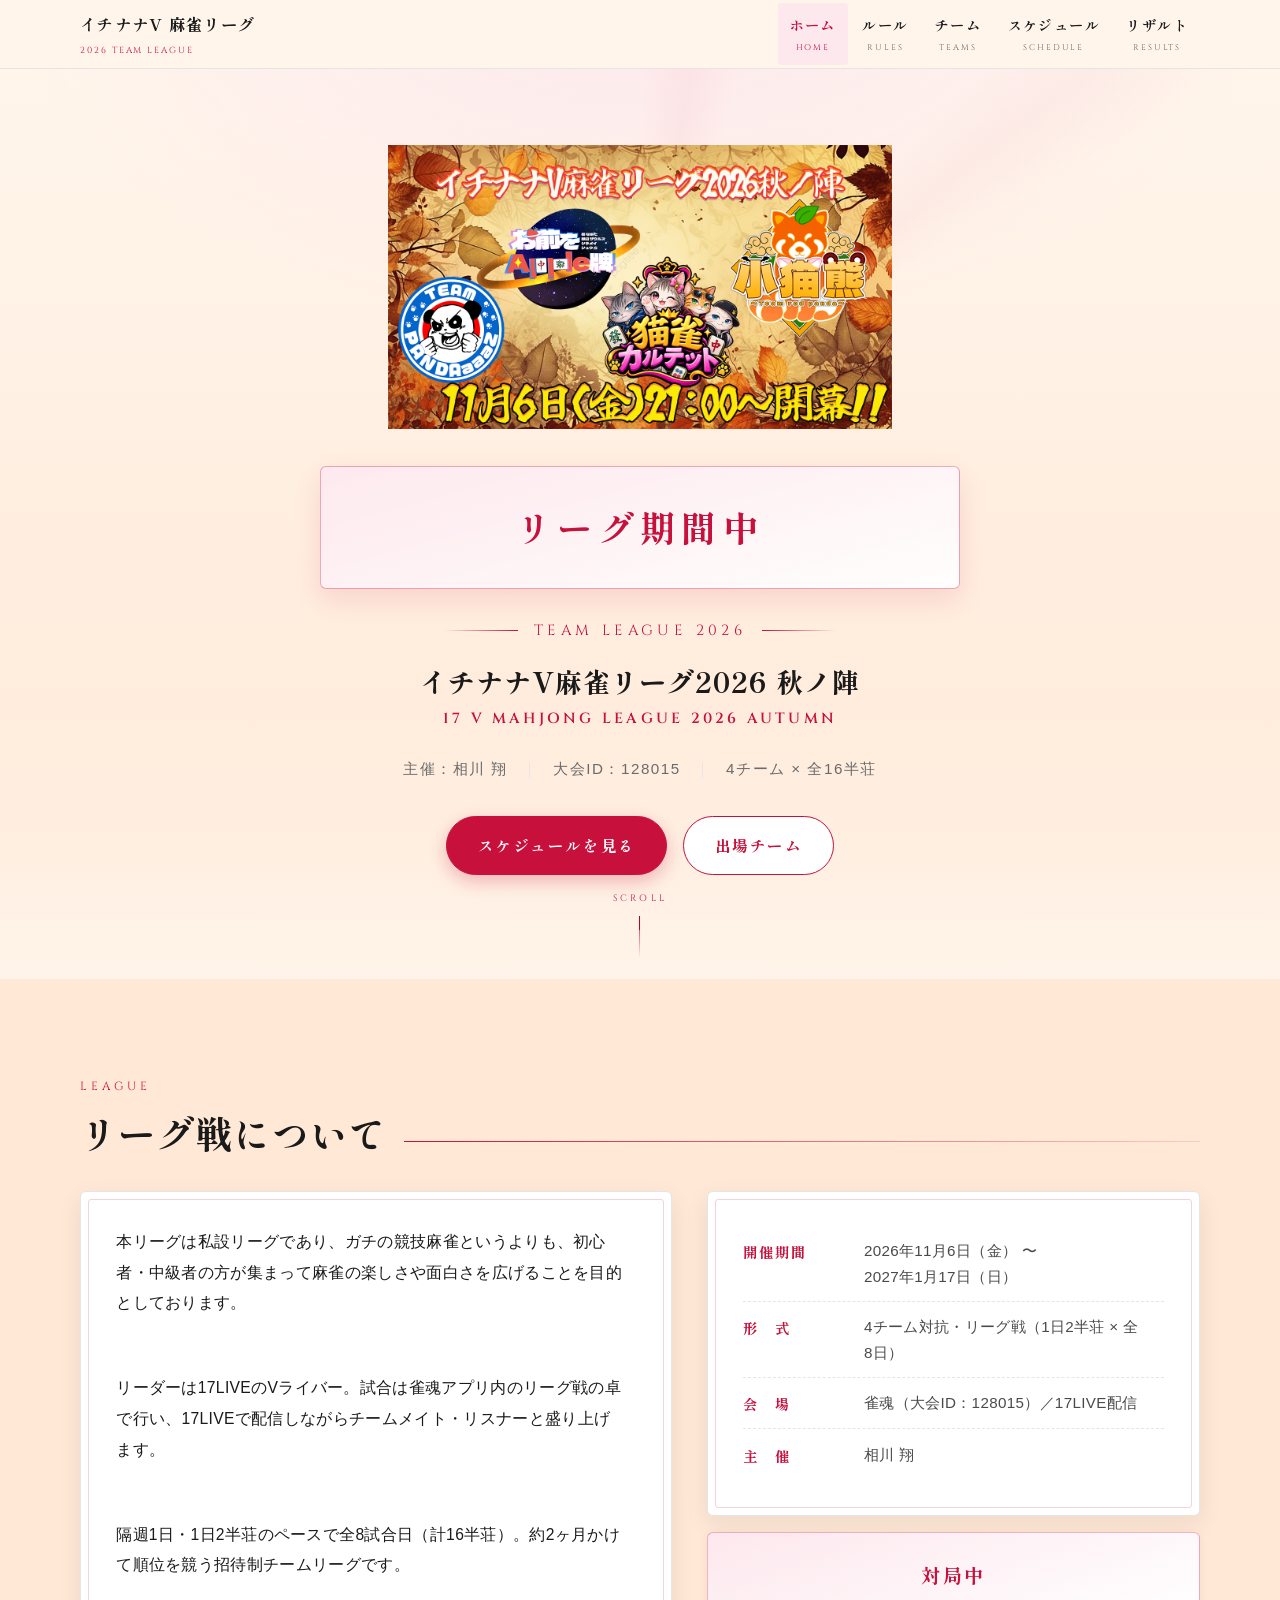
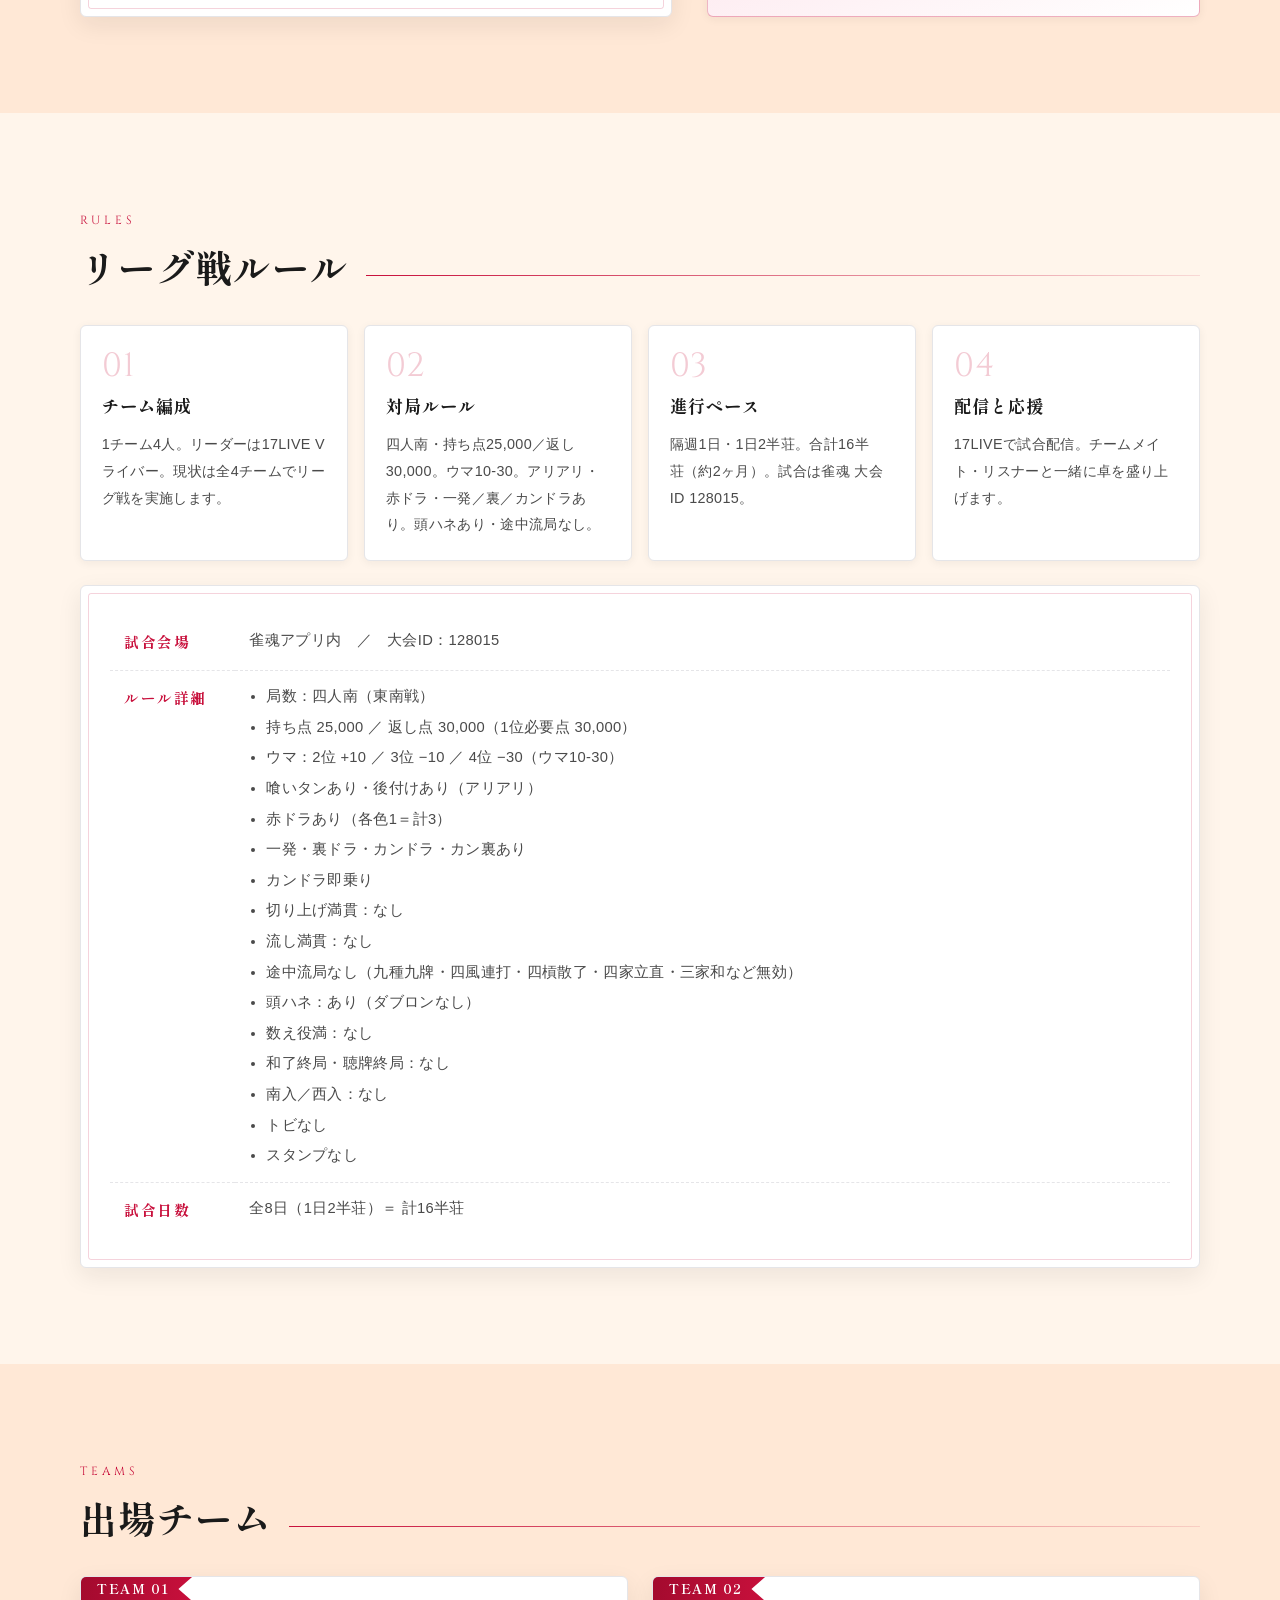
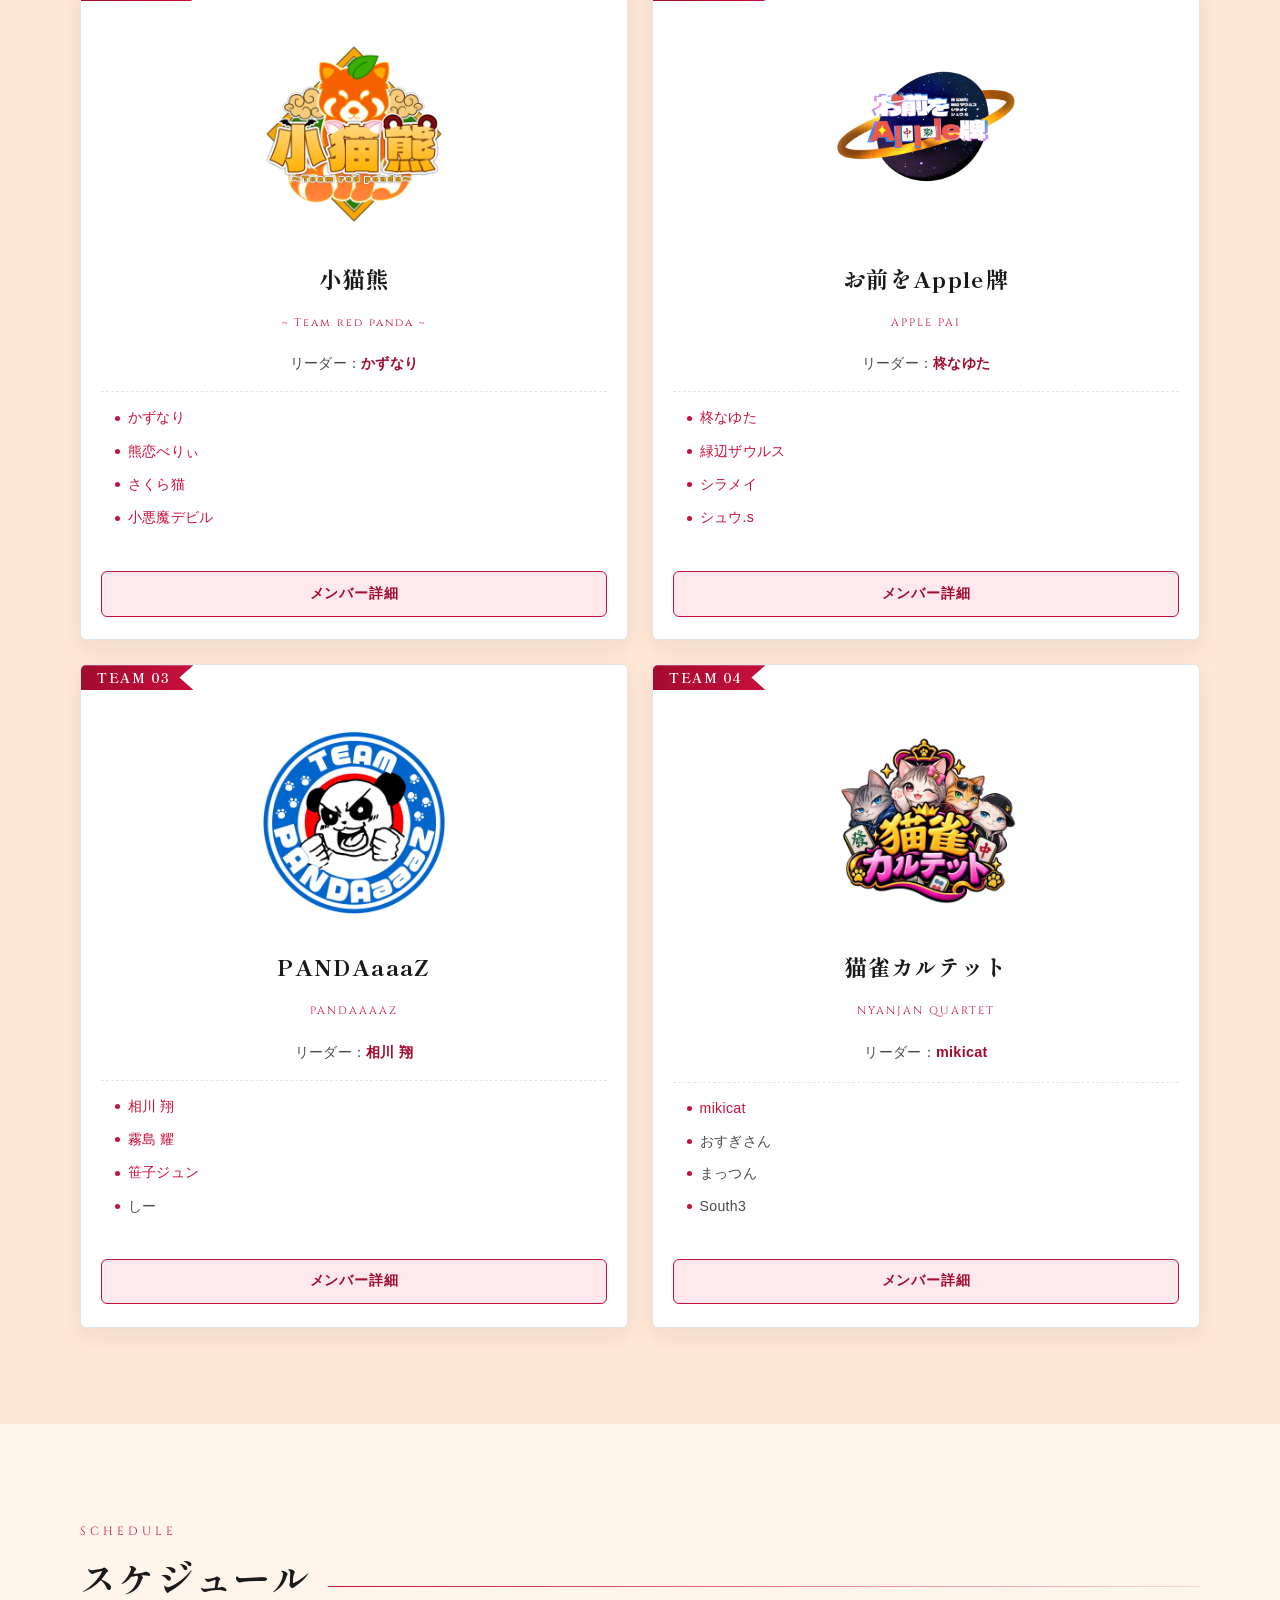
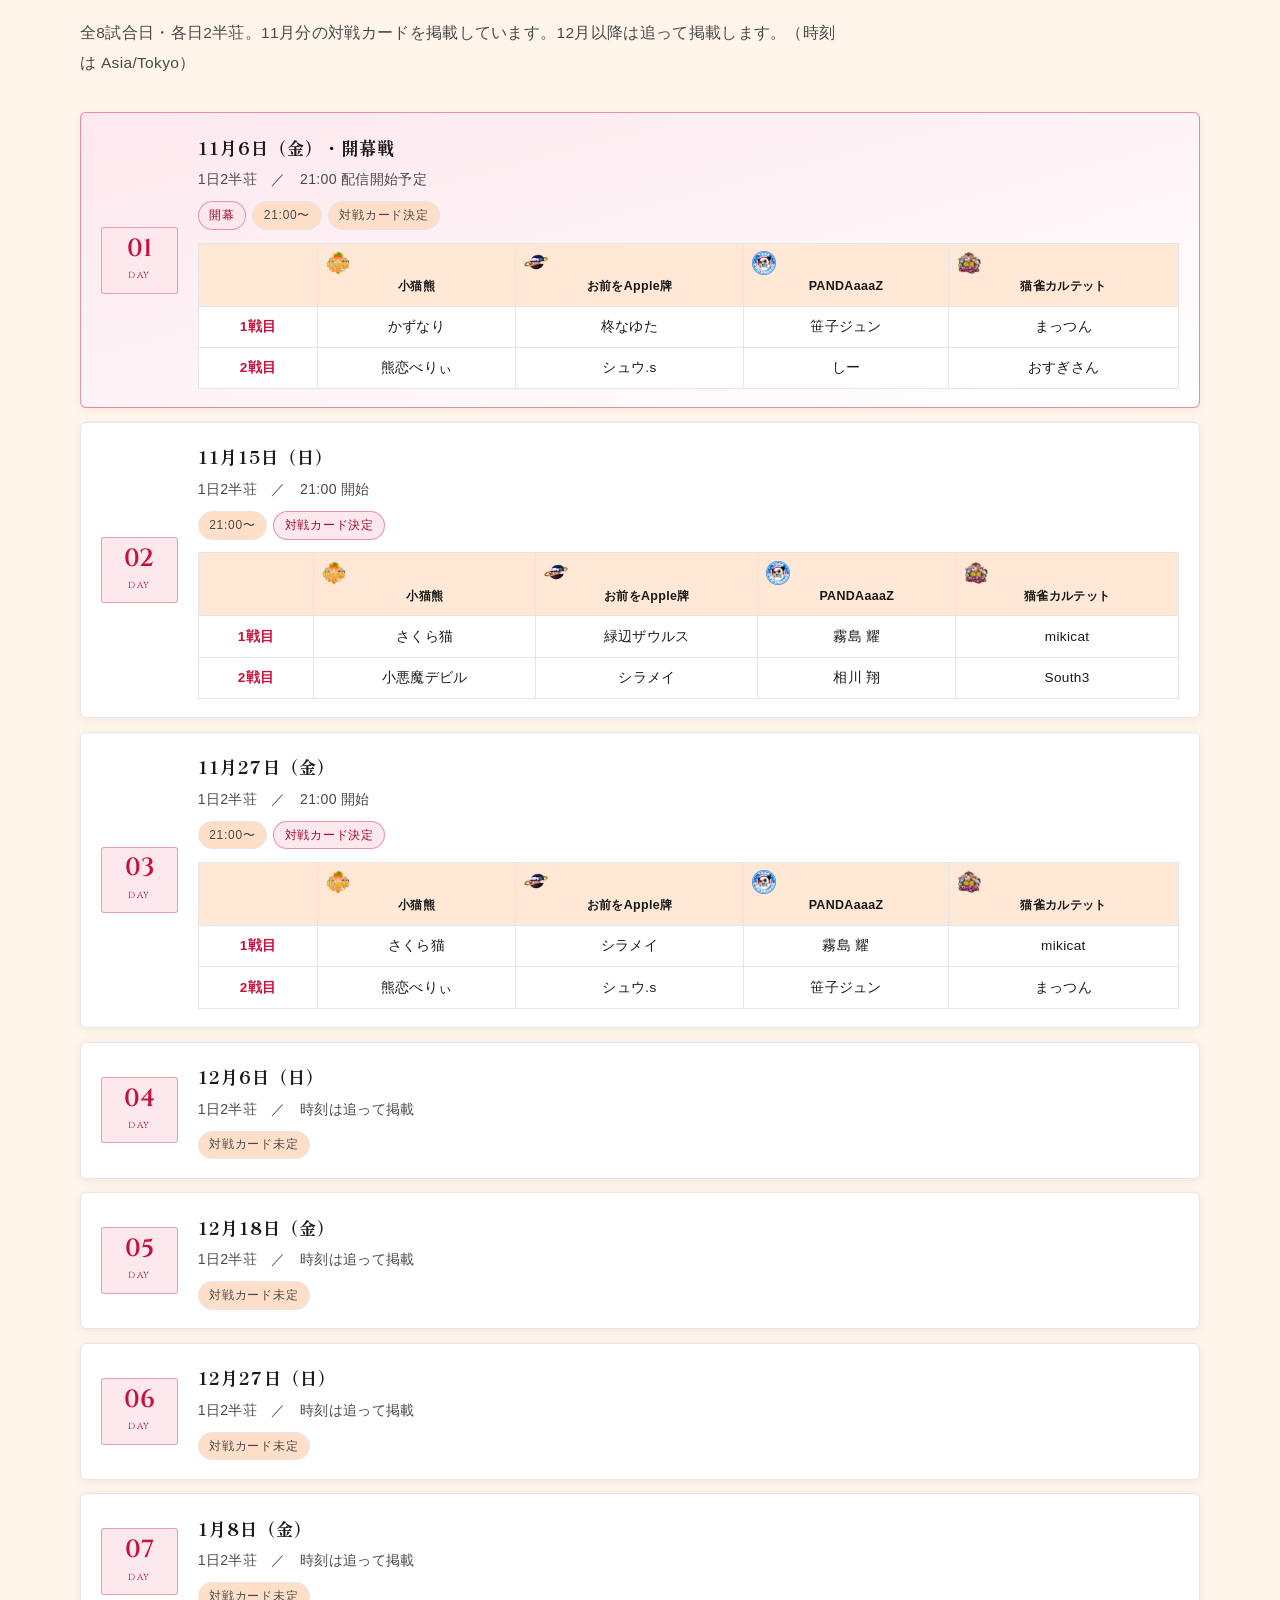
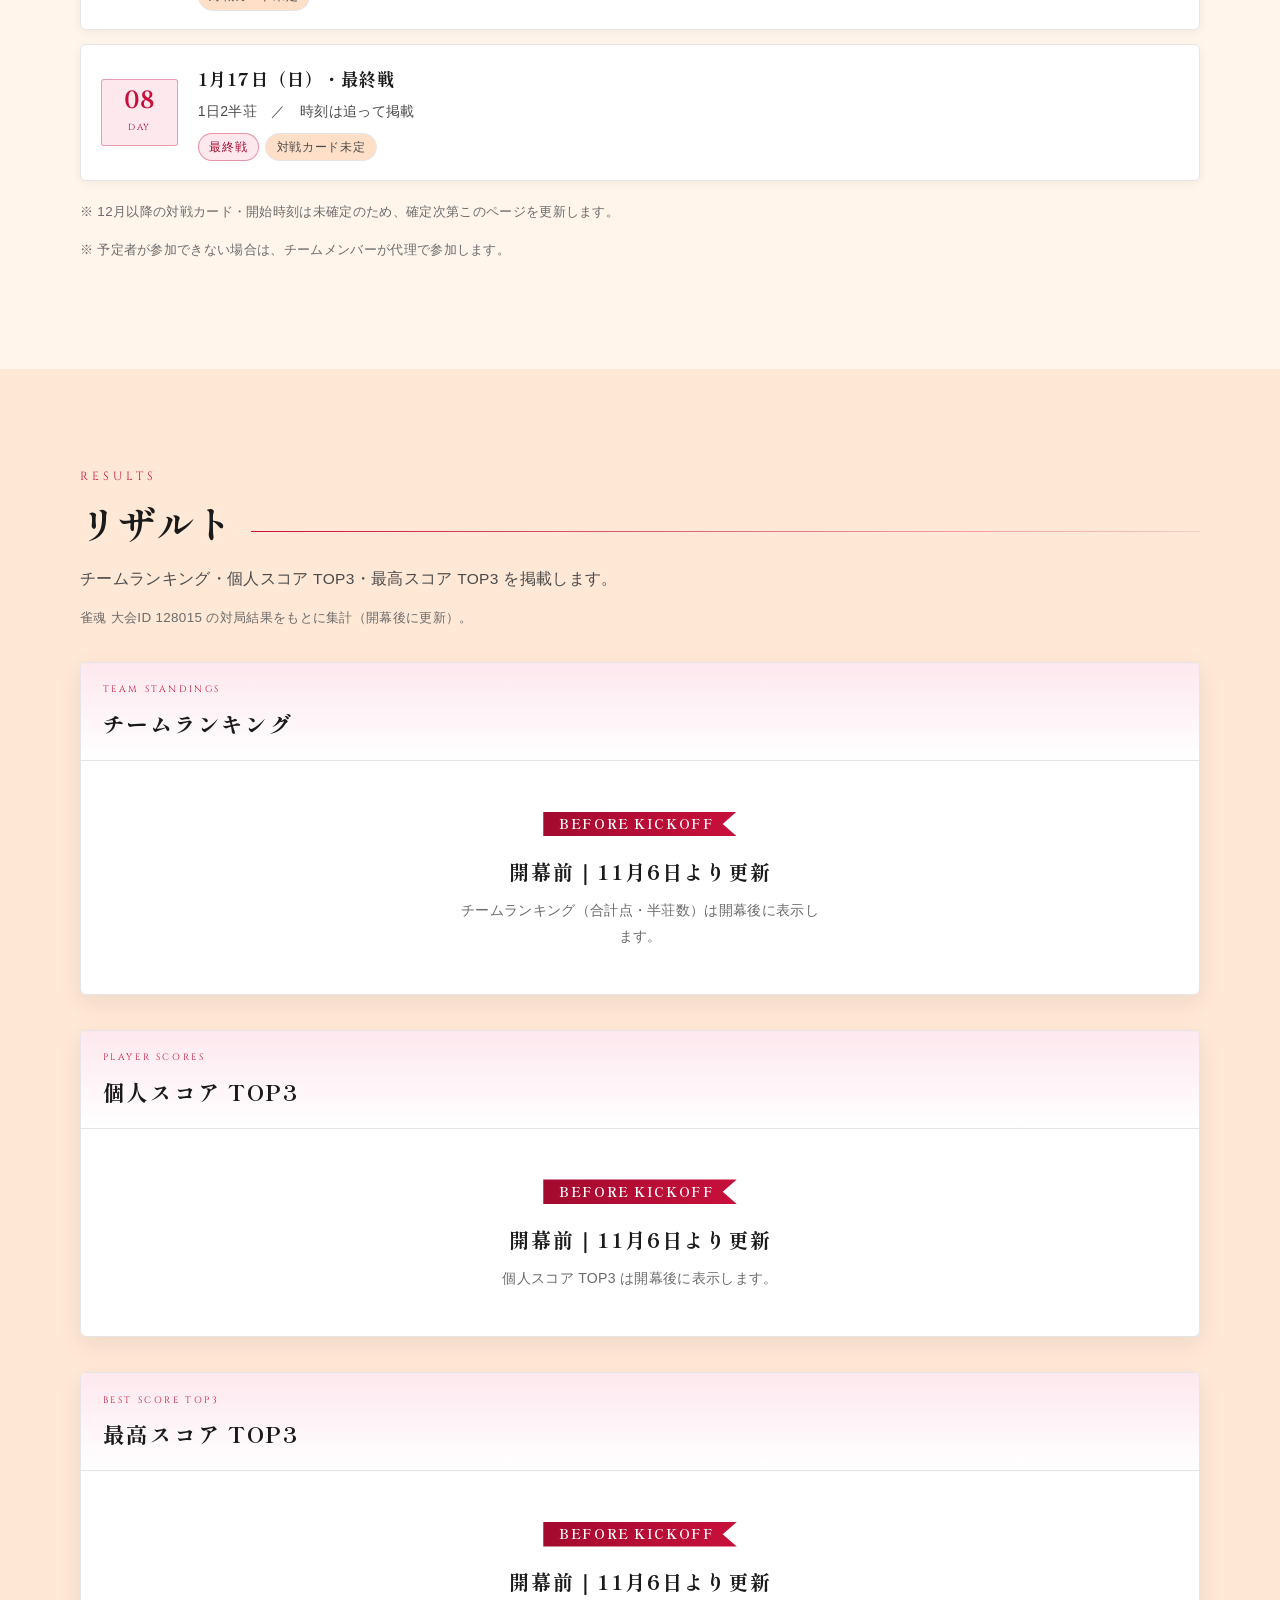
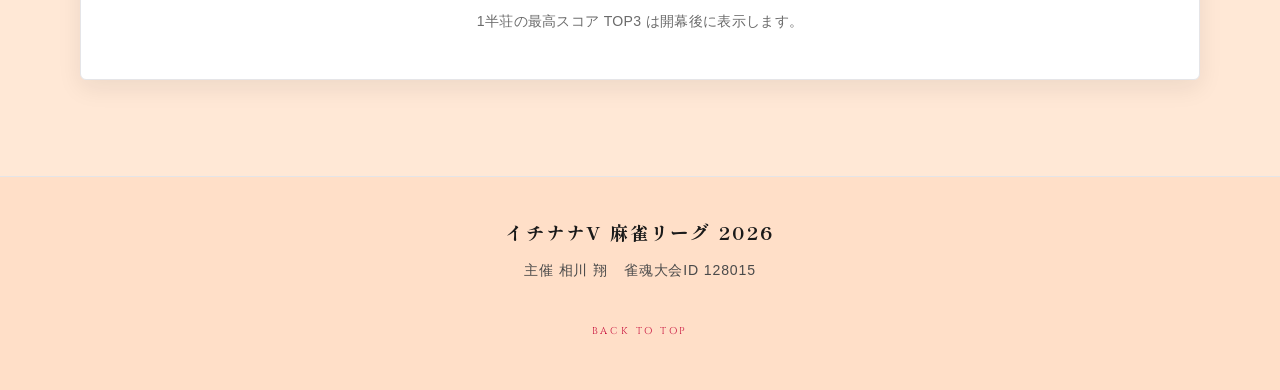
==== index.html @ 023a48e0 "出場チーム: 説明文削除" ====
<!DOCTYPE html>
<html lang="ja">
<head>
  <meta charset="utf-8">
  <meta name="viewport" content="width=device-width, initial-scale=1">
  <title>イチナナV 麻雀リーグ 2026</title>
  <meta name="description" content="イチナナV 麻雀リーグ 2026。17LIVE Vライバー × 雀魂の招待制チームリーグ。4チーム対抗・全16半荘。運営 相川 翔。大会ID 128015。">
  <meta name="theme-color" content="#c8103c">
  <link rel="preconnect" href="https://fonts.googleapis.com">
  <link rel="preconnect" href="https://fonts.gstatic.com" crossorigin>
  <link href="https://fonts.googleapis.com/css2?family=Shippori+Mincho+B1:wght@500;700;800&family=Zen+Kaku+Gothic+New:wght@400;500;700;900&family=Cinzel:wght@500;600&display=swap" rel="stylesheet">
  <link rel="stylesheet" href="css/styles.css">
</head>
<body>
  <a href="#main" class="sr-only">本文へスキップ</a>

  <header class="hdr" id="site-header">
    <div class="hdr__inner">
      <a class="hdr__brand" href="#top" aria-label="イチナナV 麻雀リーグ 2026 ホーム">
        <span class="hdr__brand-ja">イチナナV 麻雀リーグ</span>
        <span class="hdr__brand-en">2026 TEAM LEAGUE</span>
      </a>
      <nav class="hdr__nav" aria-label="メインナビゲーション">
        <ul>
          <li><a href="#top"><span class="ja">ホーム</span><span class="en">HOME</span></a></li>
          <li><a href="#rules"><span class="ja">ルール</span><span class="en">RULES</span></a></li>
          <li><a href="#teams"><span class="ja">チーム</span><span class="en">TEAMS</span></a></li>
          <li><a href="#schedule"><span class="ja">スケジュール</span><span class="en">SCHEDULE</span></a></li>
          <li><a href="#results"><span class="ja">リザルト</span><span class="en">RESULTS</span></a></li>
        </ul>
      </nav>
      <button class="hdr__burger" type="button" aria-expanded="false" aria-controls="drawer" aria-label="メニューを開く">
        <span></span><span></span><span></span>
      </button>
    </div>
  </header>

  <div class="drawer" id="drawer" hidden>
    <nav aria-label="モバイルナビゲーション">
      <ul>
        <li><a href="#top"><span class="en">HOME</span><span class="ja">ホーム</span></a></li>
        <li><a href="#rules"><span class="en">RULES</span><span class="ja">ルール</span></a></li>
        <li><a href="#teams"><span class="en">TEAMS</span><span class="ja">チーム</span></a></li>
        <li><a href="#schedule"><span class="en">SCHEDULE</span><span class="ja">スケジュール</span></a></li>
        <li><a href="#results"><span class="en">RESULTS</span><span class="ja">リザルト</span></a></li>
      </ul>
    </nav>
  </div>

  <main id="main">
    <!-- HERO -->
    <section class="hero" id="top" aria-labelledby="hero-title">
      <div class="hero__veil" aria-hidden="true"></div>
      <div class="hero__rays" aria-hidden="true"></div>
      <div class="hero__content">
        <div class="hero__logo-plate">
          <img
            class="hero__logo"
            src="assets/logos/league-logo-temp.png"
            alt="イチナナV 麻雀リーグ 2026 ロゴ"
            width="520"
            height="292"
          >
        </div>
        <div class="cd cd--hero" data-countdown="kickoff" data-target="2026-11-06T21:00:00+09:00" aria-live="polite">
          <p class="cd__label">開幕まで</p>
          <p class="cd__sub">2026年11月6日（金）21:00 配信開始予定（Asia/Tokyo）</p>
          <div class="cd__grid" data-cd-grid>
            <div class="cd__unit"><span class="cd__num" data-cd="days">--</span><span class="cd__cap">DAYS</span></div>
            <span class="cd__sep" aria-hidden="true">:</span>
            <div class="cd__unit"><span class="cd__num" data-cd="hours">--</span><span class="cd__cap">HOURS</span></div>
            <span class="cd__sep" aria-hidden="true">:</span>
            <div class="cd__unit"><span class="cd__num" data-cd="mins">--</span><span class="cd__cap">MIN</span></div>
            <span class="cd__sep" aria-hidden="true">:</span>
            <div class="cd__unit"><span class="cd__num" data-cd="secs">--</span><span class="cd__cap">SEC</span></div>
          </div>
          <p class="cd__done" data-cd-done hidden>リーグ期間中</p>
        </div>
        <p class="hero__eyebrow">
          <span class="hero__eyebrow-line" aria-hidden="true"></span>
          TEAM LEAGUE 2026
          <span class="hero__eyebrow-line" aria-hidden="true"></span>
        </p>
        <h1 class="hero__title" id="hero-title">
          <span class="hero__title-ja">イチナナV麻雀リーグ2026 秋ノ陣</span>
          <span class="hero__title-en">17 V MAHJONG LEAGUE 2026 AUTUMN</span>
        </h1>
        <p class="hero__meta">
          <span class="hero__meta-item">主催：相川 翔</span>
          <span class="hero__meta-sep" aria-hidden="true">｜</span>
          <span class="hero__meta-item">大会ID：128015</span>
          <span class="hero__meta-sep" aria-hidden="true">｜</span>
          <span class="hero__meta-item">4チーム × 全16半荘</span>
        </p>
        <div class="hero__cta">
          <a class="btn" href="#schedule">スケジュールを見る</a>
          <a class="btn btn-ghost" href="#teams">出場チーム</a>
        </div>
      </div>
      <div class="hero__scroll" aria-hidden="true">
        <span class="hero__scroll-txt">SCROLL</span>
        <span class="hero__scroll-line"></span>
      </div>
    </section>

    <!-- ABOUT -->
    <section class="section" id="about" aria-labelledby="about-heading">
      <div class="shell">
        <div class="sect-head">
          <div>
            <div class="en">LEAGUE</div>
            <h2 id="about-heading">リーグ戦について</h2>
          </div>
        </div>

        <div class="about">
          <div class="washi about__text">
            <p>本リーグは私設リーグであり、ガチの競技麻雀というよりも、初心者・中級者の方が集まって麻雀の楽しさや面白さを広げることを目的としております。</p>
            <p>リーダーは17LIVEのVライバー。試合は雀魂アプリ内のリーグ戦の卓で行い、17LIVEで配信しながらチームメイト・リスナーと盛り上げます。</p>
            <p>隔週1日・1日2半荘のペースで全8試合日（計16半荘）。約2ヶ月かけて順位を競う招待制チームリーグです。</p>
          </div>

          <div class="about-stack">
            <div class="washi about__info">
              <dl>
                <div>
                  <dt>開催期間</dt>
                  <dd><span class="nowrap">2026年11月6日（金）</span> 〜 <span class="nowrap">2027年1月17日（日）</span></dd>
                </div>
                <div>
                  <dt>形　式</dt>
                  <dd>4チーム対抗・リーグ戦（1日2半荘 × 全8日）</dd>
                </div>
                <div>
                  <dt>会　場</dt>
                  <dd>雀魂（大会ID：128015）／17LIVE配信</dd>
                </div>
                <div>
                  <dt>主　催</dt>
                  <dd>相川 翔</dd>
                </div>
              </dl>
            </div>

            <div class="cd" id="countdown" data-countdown="next-match" aria-live="polite">
              <p class="cd__label">次の対局まで</p>
              <p class="cd__sub" data-cd-sub>次の対局日を確認中…</p>
              <div class="cd__grid" data-cd-grid>
                <div class="cd__unit"><span class="cd__num" data-cd="days">--</span><span class="cd__cap">DAYS</span></div>
                <span class="cd__sep" aria-hidden="true">:</span>
                <div class="cd__unit"><span class="cd__num" data-cd="hours">--</span><span class="cd__cap">HOURS</span></div>
                <span class="cd__sep" aria-hidden="true">:</span>
                <div class="cd__unit"><span class="cd__num" data-cd="mins">--</span><span class="cd__cap">MIN</span></div>
                <span class="cd__sep" aria-hidden="true">:</span>
                <div class="cd__unit"><span class="cd__num" data-cd="secs">--</span><span class="cd__cap">SEC</span></div>
              </div>
              <p class="cd__done" data-cd-done hidden>対局中</p>
            </div>
          </div>
        </div>
      </div>
    </section>

    <!-- RULES -->
    <section class="section" id="rules" aria-labelledby="rules-heading">
      <div class="shell">
        <div class="sect-head">
          <div>
            <div class="en">RULES</div>
            <h2 id="rules-heading">リーグ戦ルール</h2>
          </div>
        </div>
        <div class="rules-grid">
          <article class="rule-card">
            <div class="rule-card__num">01</div>
            <h3>チーム編成</h3>
            <p>1チーム4人。リーダーは17LIVE Vライバー。現状は全4チームでリーグ戦を実施します。</p>
          </article>
          <article class="rule-card">
            <div class="rule-card__num">02</div>
            <h3>対局ルール</h3>
            <p>四人南・持ち点25,000／返し30,000。ウマ10-30。アリアリ・赤ドラ・一発／裏／カンドラあり。頭ハネあり・途中流局なし。</p>
          </article>
          <article class="rule-card">
            <div class="rule-card__num">03</div>
            <h3>進行ペース</h3>
            <p>隔週1日・1日2半荘。合計16半荘（約2ヶ月）。試合は雀魂 大会ID 128015。</p>
          </article>
          <article class="rule-card">
            <div class="rule-card__num">04</div>
            <h3>配信と応援</h3>
            <p>17LIVEで試合配信。チームメイト・リスナーと一緒に卓を盛り上げます。</p>
          </article>
        </div>

        <div class="washi rules-table-wrap">
          <table class="rules-table">
            <tbody>
              <tr>
                <th scope="row">試合会場</th>
                <td>雀魂アプリ内　／　大会ID：128015</td>
              </tr>
              <tr>
                <th scope="row">ルール詳細</th>
                <td>
                  <ul class="rules-detail-list">
                    <li>局数：四人南（東南戦）</li>
                    <li>持ち点 25,000 ／ 返し点 30,000（1位必要点 30,000）</li>
                    <li>ウマ：2位 +10 ／ 3位 −10 ／ 4位 −30（ウマ10-30）</li>
                    <li>喰いタンあり・後付けあり（アリアリ）</li>
                    <li>赤ドラあり（各色1＝計3）</li>
                    <li>一発・裏ドラ・カンドラ・カン裏あり</li>
                    <li>カンドラ即乗り</li>
                    <li>切り上げ満貫：なし</li>
                    <li>流し満貫：なし</li>
                    <li>途中流局なし（九種九牌・四風連打・四槓散了・四家立直・三家和など無効）</li>
                    <li>頭ハネ：あり（ダブロンなし）</li>
                    <li>数え役満：なし</li>
                    <li>和了終局・聴牌終局：なし</li>
                    <li>南入／西入：なし</li>
                    <li>トビなし</li>
                    <li>スタンプなし</li>
                  </ul>
                </td>
              </tr>
              <tr>
                <th scope="row">試合日数</th>
                <td>全8日（1日2半荘）＝ 計16半荘</td>
              </tr>
            </tbody>
          </table>
        </div>
      </div>
    </section>

    <!-- TEAMS -->
    <section class="section" id="teams" aria-labelledby="teams-heading">
      <div class="shell">
        <div class="sect-head">
          <div>
            <div class="en">TEAMS</div>
            <h2 id="teams-heading">出場チーム</h2>
          </div>
        </div>

        <div class="teams">
          <article class="team-card">
            <span class="ribbon team-card__badge">TEAM 01</span>
            <div class="team-card__logo">
              <img src="assets/logos/team-koneko.png" alt="小猫熊 チームロゴ" width="400" height="400" loading="lazy">
            </div>
            <h3 class="team-card__name"><a href="teams/koneko.html">小猫熊</a></h3>
            <p class="team-card__sub">~ Team red panda ~</p>
            <p class="team-card__leader">リーダー：<strong><a class="liver-link" href="https://17.live/ja/profile/r/2182032" target="_blank" rel="noopener noreferrer">かずなり</a></strong></p>
            <ul class="team-card__members">
              <li><a class="liver-link" href="https://17.live/ja/profile/r/2182032" target="_blank" rel="noopener noreferrer">かずなり</a></li>
              <li><a class="liver-link" href="https://17.live/ja/profile/r/28209281" target="_blank" rel="noopener noreferrer">熊恋べりぃ</a></li>
              <li><a class="liver-link" href="https://17.live/s/u/4eab151e-738d-49ee-a254-8a7f306e8e91" target="_blank" rel="noopener noreferrer">さくら猫</a></li>
              <li><a class="liver-link" href="https://17.live/s/u/9b98b8bb-13e2-44f6-89a7-a0a5ba4792db" target="_blank" rel="noopener noreferrer">小悪魔デビル</a></li>
            </ul>
            <a class="team-card__detail" href="teams/koneko.html">メンバー詳細</a>
          </article>

          <article class="team-card">
            <span class="ribbon team-card__badge">TEAM 02</span>
            <div class="team-card__logo">
              <img src="assets/logos/team-apple.png" alt="お前をApple牌 チームロゴ" width="400" height="400" loading="lazy">
            </div>
            <h3 class="team-card__name"><a href="teams/apple.html">お前をApple牌</a></h3>
            <p class="team-card__sub">APPLE PAI</p>
            <p class="team-card__leader">リーダー：<strong><a class="liver-link" href="https://17.live/ja/profile/u/6a5f332e-1e1e-4b91-96d8-3ce310a2971e" target="_blank" rel="noopener noreferrer">柊なゆた</a></strong></p>
            <ul class="team-card__members">
              <li><a class="liver-link" href="https://17.live/ja/profile/u/6a5f332e-1e1e-4b91-96d8-3ce310a2971e" target="_blank" rel="noopener noreferrer">柊なゆた</a></li>
              <li><a class="liver-link" href="https://17.live/s/u/6d0bc812-2940-460c-807a-c1621c5b6d51" target="_blank" rel="noopener noreferrer">緑辺ザウルス</a></li>
              <li><a class="liver-link" href="https://17.live/s/u/a5646616-7b65-48bc-adb3-aa39aa13aa3a" target="_blank" rel="noopener noreferrer">シラメイ</a></li>
              <li><a class="liver-link" href="https://17.live/s/u/664b216b-973f-4cbf-bc17-8c6a55386b3a" target="_blank" rel="noopener noreferrer">シュウ.s</a></li>
            </ul>
            <a class="team-card__detail" href="teams/apple.html">メンバー詳細</a>
          </article>

          <article class="team-card">
            <span class="ribbon team-card__badge">TEAM 03</span>
            <div class="team-card__logo">
              <img src="assets/logos/team-pandaz.png" alt="PANDAaaaZ チームロゴ" width="400" height="400" loading="lazy">
            </div>
            <h3 class="team-card__name"><a href="teams/pandaz.html">PANDAaaaZ</a></h3>
            <p class="team-card__sub">PANDAAAAZ</p>
            <p class="team-card__leader">リーダー：<strong><a class="liver-link" href="https://17.live/s/u/a5df19d1-3d9c-4740-a240-6d0ef8b40ad9" target="_blank" rel="noopener noreferrer">相川 翔</a></strong></p>
            <ul class="team-card__members">
              <li><a class="liver-link" href="https://17.live/s/u/a5df19d1-3d9c-4740-a240-6d0ef8b40ad9" target="_blank" rel="noopener noreferrer">相川 翔</a></li>
              <li><a class="liver-link" href="https://17.live/ja/profile/r/28644387" target="_blank" rel="noopener noreferrer">霧島 耀</a></li>
              <li><a class="liver-link" href="https://17.live/s/u/1b80a62e-98b5-4209-b0ef-2ef5e96f2938" target="_blank" rel="noopener noreferrer">笹子ジュン</a></li>
              <li>しー</li>
            </ul>
            <a class="team-card__detail" href="teams/pandaz.html">メンバー詳細</a>
          </article>

          <article class="team-card">
            <span class="ribbon team-card__badge">TEAM 04</span>
            <div class="team-card__logo">
              <img src="assets/logos/team-nekojyaku.png" alt="猫雀カルテット チームロゴ" width="400" height="400" loading="lazy">
            </div>
            <h3 class="team-card__name"><a href="teams/nekojyaku.html">猫雀カルテット</a></h3>
            <p class="team-card__sub">NYANJAN QUARTET</p>
            <p class="team-card__leader">リーダー：<strong><a class="liver-link" href="https://17.live/s/u/57e14f3f-f34f-46ee-aa72-3a38edf7c590" target="_blank" rel="noopener noreferrer">mikicat</a></strong></p>
            <ul class="team-card__members">
              <li><a class="liver-link" href="https://17.live/s/u/57e14f3f-f34f-46ee-aa72-3a38edf7c590" target="_blank" rel="noopener noreferrer">mikicat</a></li>
              <li>おすぎさん</li>
              <li>まっつん</li>
              <li>South3</li>
            </ul>
            <a class="team-card__detail" href="teams/nekojyaku.html">メンバー詳細</a>
          </article>
        </div>
      </div>
    </section>

    <!-- SCHEDULE -->
    <section class="section" id="schedule" aria-labelledby="schedule-heading">
      <div class="shell">
        <div class="sect-head">
          <div>
            <div class="en">SCHEDULE</div>
            <h2 id="schedule-heading">スケジュール</h2>
          </div>
        </div>
        <p class="sect-lead">全8試合日・各日2半荘。11月分の対戦カードを掲載しています。12月以降は追って掲載します。（時刻は Asia/Tokyo）</p>

        <ol class="schedule">
          <li class="sched-item sched-item--opener" data-day="2026-11-06">
            <div class="sched-item__day">
              <span class="num">01</span>
              <span class="unit">DAY</span>
            </div>
            <div class="sched-item__body">
              <h3>11月6日（金）・開幕戦</h3>
              <p class="sched-item__meta">1日2半荘　／　21:00 配信開始予定</p>
              <div class="sched-item__tags">
                <span class="tag tag--teal">開幕</span>
                <span class="tag">21:00〜</span>
                <span class="tag">対戦カード決定</span>
              </div>
              <div class="sched-cards"><table>
                <thead><tr><th></th><th><span class="team-label"><img class="team-logo" src="assets/logos/team-koneko.png" alt="" width="24" height="24" loading="lazy"><span>小猫熊</span></span></th><th><span class="team-label"><img class="team-logo" src="assets/logos/team-apple.png" alt="" width="24" height="24" loading="lazy"><span>お前をApple牌</span></span></th><th><span class="team-label"><img class="team-logo" src="assets/logos/team-pandaz.png" alt="" width="24" height="24" loading="lazy"><span>PANDAaaaZ</span></span></th><th><span class="team-label"><img class="team-logo" src="assets/logos/team-nekojyaku.png" alt="" width="24" height="24" loading="lazy"><span>猫雀カルテット</span></span></th></tr></thead>
                <tbody><tr><th scope="row">1戦目</th><td>かずなり</td><td>柊なゆた</td><td>笹子ジュン</td><td>まっつん</td></tr><tr><th scope="row">2戦目</th><td>熊恋べりぃ</td><td>シュウ.s</td><td>しー</td><td>おすぎさん</td></tr></tbody>
              </table></div>
            </div>
          </li>
          <li class="sched-item">
            <div class="sched-item__day"><span class="num">02</span><span class="unit">DAY</span></div>
            <div class="sched-item__body">
              <h3>11月15日（日）</h3>
              <p class="sched-item__meta">1日2半荘　／　21:00 開始</p>
              <div class="sched-item__tags"><span class="tag">21:00〜</span><span class="tag tag--teal">対戦カード決定</span></div>
              <div class="sched-cards"><table>
                <thead><tr><th></th><th><span class="team-label"><img class="team-logo" src="assets/logos/team-koneko.png" alt="" width="24" height="24" loading="lazy"><span>小猫熊</span></span></th><th><span class="team-label"><img class="team-logo" src="assets/logos/team-apple.png" alt="" width="24" height="24" loading="lazy"><span>お前をApple牌</span></span></th><th><span class="team-label"><img class="team-logo" src="assets/logos/team-pandaz.png" alt="" width="24" height="24" loading="lazy"><span>PANDAaaaZ</span></span></th><th><span class="team-label"><img class="team-logo" src="assets/logos/team-nekojyaku.png" alt="" width="24" height="24" loading="lazy"><span>猫雀カルテット</span></span></th></tr></thead>
                <tbody><tr><th scope="row">1戦目</th><td>さくら猫</td><td>緑辺ザウルス</td><td>霧島 耀</td><td>mikicat</td></tr><tr><th scope="row">2戦目</th><td>小悪魔デビル</td><td>シラメイ</td><td>相川 翔</td><td>South3</td></tr></tbody>
              </table></div>
            </div>
          </li>
          <li class="sched-item">
            <div class="sched-item__day"><span class="num">03</span><span class="unit">DAY</span></div>
            <div class="sched-item__body">
              <h3>11月27日（金）</h3>
              <p class="sched-item__meta">1日2半荘　／　21:00 開始</p>
              <div class="sched-item__tags"><span class="tag">21:00〜</span><span class="tag tag--teal">対戦カード決定</span></div>
              <div class="sched-cards"><table>
                <thead><tr><th></th><th><span class="team-label"><img class="team-logo" src="assets/logos/team-koneko.png" alt="" width="24" height="24" loading="lazy"><span>小猫熊</span></span></th><th><span class="team-label"><img class="team-logo" src="assets/logos/team-apple.png" alt="" width="24" height="24" loading="lazy"><span>お前をApple牌</span></span></th><th><span class="team-label"><img class="team-logo" src="assets/logos/team-pandaz.png" alt="" width="24" height="24" loading="lazy"><span>PANDAaaaZ</span></span></th><th><span class="team-label"><img class="team-logo" src="assets/logos/team-nekojyaku.png" alt="" width="24" height="24" loading="lazy"><span>猫雀カルテット</span></span></th></tr></thead>
                <tbody><tr><th scope="row">1戦目</th><td>さくら猫</td><td>シラメイ</td><td>霧島 耀</td><td>mikicat</td></tr><tr><th scope="row">2戦目</th><td>熊恋べりぃ</td><td>シュウ.s</td><td>笹子ジュン</td><td>まっつん</td></tr></tbody>
              </table></div>
            </div>
          </li>
          <li class="sched-item">
            <div class="sched-item__day"><span class="num">04</span><span class="unit">DAY</span></div>
            <div class="sched-item__body">
              <h3>12月6日（日）</h3>
              <p class="sched-item__meta">1日2半荘　／　時刻は追って掲載</p>
              <div class="sched-item__tags"><span class="tag">対戦カード未定</span></div>
            </div>
          </li>
          <li class="sched-item">
            <div class="sched-item__day"><span class="num">05</span><span class="unit">DAY</span></div>
            <div class="sched-item__body">
              <h3>12月18日（金）</h3>
              <p class="sched-item__meta">1日2半荘　／　時刻は追って掲載</p>
              <div class="sched-item__tags"><span class="tag">対戦カード未定</span></div>
            </div>
          </li>
          <li class="sched-item">
            <div class="sched-item__day"><span class="num">06</span><span class="unit">DAY</span></div>
            <div class="sched-item__body">
              <h3>12月27日（日）</h3>
              <p class="sched-item__meta">1日2半荘　／　時刻は追って掲載</p>
              <div class="sched-item__tags"><span class="tag">対戦カード未定</span></div>
            </div>
          </li>
          <li class="sched-item">
            <div class="sched-item__day"><span class="num">07</span><span class="unit">DAY</span></div>
            <div class="sched-item__body">
              <h3>1月8日（金）</h3>
              <p class="sched-item__meta">1日2半荘　／　時刻は追って掲載</p>
              <div class="sched-item__tags"><span class="tag">対戦カード未定</span></div>
            </div>
          </li>
          <li class="sched-item">
            <div class="sched-item__day"><span class="num">08</span><span class="unit">DAY</span></div>
            <div class="sched-item__body">
              <h3>1月17日（日）・最終戦</h3>
              <p class="sched-item__meta">1日2半荘　／　時刻は追って掲載</p>
              <div class="sched-item__tags">
                <span class="tag tag--teal">最終戦</span>
                <span class="tag">対戦カード未定</span>
              </div>
            </div>
          </li>
        </ol>
        <p class="note" style="margin-top:1.2rem;">※ 12月以降の対戦カード・開始時刻は未確定のため、確定次第このページを更新します。</p>
        <p class="note" style="margin-top:0.4rem;font-size:0.8rem;">※ 予定者が参加できない場合は、チームメンバーが代理で参加します。</p>
      </div>
    </section>

    <!-- RESULTS -->
    <section class="section" id="results" aria-labelledby="results-heading">
      <div class="shell">
        <div class="sect-head">
          <div>
            <div class="en">RESULTS</div>
            <h2 id="results-heading">リザルト</h2>
          </div>
        </div>
        <p class="sect-lead">チームランキング・個人スコア TOP3・最高スコア TOP3 を掲載します。</p>
        <p class="results-sample-banner" data-sample-banner hidden>※これはお試し表示です（サンプルデータ）</p>
        <p class="results-caption note">雀魂 大会ID 128015 の対局結果をもとに集計（開幕後に更新）。</p>

        <!-- 1. チームランキング -->
        <article class="results-block" id="results-teams" aria-labelledby="results-teams-heading">
          <header class="results-block__head">
            <p class="results-block__en">TEAM STANDINGS</p>
            <h3 id="results-teams-heading">チームランキング</h3>
          </header>
          <div class="results-block__body" data-results="teamRanking">
            <div class="results-empty-state" data-empty-state>
              <p class="results-empty-state__badge"><span class="ribbon">BEFORE KICKOFF</span></p>
              <p class="results-empty-state__title">開幕前｜11月6日より更新</p>
              <p class="results-empty-state__hint">チームランキング（合計点・半荘数）は開幕後に表示します。</p>
            </div>
            <div class="results-table-wrap" hidden data-filled-state>
              <table class="results-table" aria-label="チームランキング">
                <thead>
                  <tr>
                    <th scope="col">順位</th>
                    <th scope="col">チーム</th>
                    <th scope="col">点数</th>
                    <th scope="col">半荘数</th>
                  </tr>
                </thead>
                <tbody data-results-body="teamRanking"></tbody>
              </table>
            </div>
          </div>
        </article>

        <!-- 2. 個人スコア TOP3 -->
        <article class="results-block" id="results-players" aria-labelledby="results-players-heading">
          <header class="results-block__head">
            <p class="results-block__en">PLAYER SCORES</p>
            <h3 id="results-players-heading">個人スコア TOP3</h3>
          </header>
          <div class="results-block__body" data-results="playerScores">
            <div class="results-empty-state" data-empty-state>
              <p class="results-empty-state__badge"><span class="ribbon">BEFORE KICKOFF</span></p>
              <p class="results-empty-state__title">開幕前｜11月6日より更新</p>
              <p class="results-empty-state__hint">個人スコア TOP3 は開幕後に表示します。</p>
            </div>
            <div class="results-table-wrap" hidden data-filled-state>
              <table class="results-table" aria-label="個人スコア TOP3">
                <thead>
                  <tr>
                    <th scope="col">順位</th>
                    <th scope="col">選手名</th>
                    <th scope="col">チーム</th>
                    <th scope="col">スコア</th>
                    <th scope="col">半荘数</th>
                  </tr>
                </thead>
                <tbody data-results-body="playerScores"></tbody>
              </table>
            </div>
          </div>
        </article>

        <!-- 3. 最高スコア TOP3 -->
        <article class="results-block" id="results-top" aria-labelledby="results-top-heading">
          <header class="results-block__head">
            <p class="results-block__en">BEST SCORE TOP3</p>
            <h3 id="results-top-heading">最高スコア TOP3</h3>
          </header>
          <div class="results-block__body" data-results="topScores">
            <div class="results-empty-state" data-empty-state>
              <p class="results-empty-state__badge"><span class="ribbon">BEFORE KICKOFF</span></p>
              <p class="results-empty-state__title">開幕前｜11月6日より更新</p>
              <p class="results-empty-state__hint">1半荘の最高スコア TOP3 は開幕後に表示します。</p>
            </div>
            <ol class="top-scores" hidden data-filled-state data-results-body="topScores"></ol>
          </div>
        </article>
      </div>
    </section>
  </main>

  <footer class="ftr">
    <div class="shell">
      <p class="ftr__title">イチナナV 麻雀リーグ 2026</p>
      <p class="ftr__meta">
        <span>主催 相川 翔</span>
        <span>雀魂大会ID 128015</span>
      </p>
      <a class="ftr__top" href="#top">BACK TO TOP</a>
    </div>
  </footer>

  <script src="js/main.js" defer></script>
</body>
</html>
---- css/styles.css ----
/* イチナナV 麻雀リーグ チーム戦 — pale orange base + red accent */
:root {
  --c-bg: #FFF5EB;
  --c-bg-soft: #FFE8D6;
  --c-bg-mute: #FFDFC8;
  --c-ink: #1a1a1a;
  --c-ink-soft: #4a4a4a;
  --c-ink-mute: #6b6b6b;
  --c-accent: #c8103c;
  --c-accent-deep: #a30a2e;
  --c-accent-soft: #fde8ee;
  --c-border: #e5e5e8;
  --c-logo-plate: #0d0d0d;
  --font-mincho: "Shippori Mincho B1", "Hiragino Mincho ProN", "Yu Mincho", serif;
  --font-gothic: "Zen Kaku Gothic New", "Hiragino Sans", "Noto Sans JP", sans-serif;
  --font-en: "Cinzel", "Shippori Mincho B1", serif;
  --shell: 1120px;
  --radius: 6px;
  --shadow-card: 0 8px 24px rgba(26, 26, 26, 0.08);
  --shadow-soft: 0 2px 10px rgba(26, 26, 26, 0.06);
  --hdr-h: 68px;
  color-scheme: light;
}

*, *::before, *::after { box-sizing: border-box; }

html {
  scroll-behavior: smooth;
  -webkit-text-size-adjust: 100%;
  scroll-padding-top: calc(var(--hdr-h) + 12px);
}

@media (prefers-reduced-motion: reduce) {
  html { scroll-behavior: auto; }
  *, *::before, *::after {
    animation-duration: 0.001ms !important;
    animation-iteration-count: 1 !important;
    transition-duration: 0.001ms !important;
  }
}

body {
  margin: 0;
  font-family: var(--font-gothic);
  font-size: 16px;
  line-height: 1.9;
  color: var(--c-ink);
  background-color: var(--c-bg);
  overflow-x: hidden;
  letter-spacing: 0.02em;
  -webkit-font-smoothing: antialiased;
}

img { max-width: 100%; height: auto; display: block; }
a {
  color: var(--c-accent);
  text-decoration: none;
  transition: color 0.2s ease;
}
a:hover { color: var(--c-accent-deep); }
:focus-visible {
  outline: 2px solid var(--c-accent);
  outline-offset: 3px;
  border-radius: 2px;
}

.sr-only {
  position: absolute;
  width: 1px; height: 1px;
  padding: 0; margin: -1px;
  overflow: hidden; clip: rect(0 0 0 0);
  white-space: nowrap; border: 0;
}

.shell {
  width: min(100% - 2.5rem, var(--shell));
  margin-inline: auto;
}

/* —— Header —— */
.hdr {
  position: sticky;
  top: 0;
  z-index: 100;
  background: rgba(255, 245, 235, 0.94);
  backdrop-filter: blur(10px);
  border-bottom: 1px solid var(--c-border);
}
.hdr__inner {
  width: min(100% - 1.5rem, var(--shell));
  margin-inline: auto;
  min-height: var(--hdr-h);
  display: flex;
  align-items: center;
  justify-content: space-between;
  gap: 1rem;
}
.hdr__brand {
  display: flex;
  flex-direction: column;
  gap: 0.1rem;
  color: var(--c-ink);
  min-width: 0;
}
.hdr__brand:hover { color: var(--c-accent); }
.hdr__brand-ja {
  font-family: var(--font-mincho);
  font-weight: 700;
  font-size: clamp(0.88rem, 2.4vw, 1.02rem);
  letter-spacing: 0.08em;
  white-space: nowrap;
  overflow: hidden;
  text-overflow: ellipsis;
}
.hdr__brand-en {
  font-family: var(--font-en);
  font-size: 0.55rem;
  letter-spacing: 0.22em;
  color: var(--c-accent);
}
.hdr__nav ul {
  list-style: none;
  margin: 0;
  padding: 0;
  display: flex;
  gap: 0.15rem;
}
.hdr__nav a {
  display: grid;
  justify-items: center;
  gap: 0.1rem;
  padding: 0.55rem 0.75rem;
  color: var(--c-ink);
  border-radius: 3px;
}
.hdr__nav a:hover,
.hdr__nav a.is-active {
  color: var(--c-accent);
  background: var(--c-accent-soft);
}
.hdr__nav .ja {
  font-family: var(--font-mincho);
  font-weight: 700;
  font-size: 0.88rem;
  letter-spacing: 0.1em;
}
.hdr__nav .en {
  font-family: var(--font-en);
  font-size: 0.52rem;
  letter-spacing: 0.22em;
  color: var(--c-ink-mute);
}
.hdr__nav a:hover .en,
.hdr__nav a.is-active .en { color: var(--c-accent); }
.hdr__burger {
  display: none;
  width: 44px; height: 44px;
  border: 1px solid var(--c-border);
  border-radius: 4px;
  background: var(--c-bg);
  cursor: pointer;
  padding: 0;
  align-items: center;
  justify-content: center;
  flex-direction: column;
  gap: 5px;
}
.hdr__burger span {
  display: block;
  width: 18px; height: 2px;
  background: var(--c-ink);
  transition: transform 0.25s ease, opacity 0.2s ease;
}
.hdr__burger[aria-expanded="true"] span:nth-child(1) {
  transform: translateY(7px) rotate(45deg);
}
.hdr__burger[aria-expanded="true"] span:nth-child(2) { opacity: 0; }
.hdr__burger[aria-expanded="true"] span:nth-child(3) {
  transform: translateY(-7px) rotate(-45deg);
}

.drawer {
  display: none;
  border-bottom: 1px solid var(--c-border);
  background: var(--c-bg);
}
.drawer[hidden] { display: none !important; }
.drawer nav ul {
  list-style: none;
  margin: 0;
  padding: 0.6rem 1.25rem 1.2rem;
}
.drawer a {
  display: flex;
  align-items: baseline;
  gap: 0.85rem;
  padding: 0.85rem 0.4rem;
  border-bottom: 1px dashed var(--c-border);
  color: var(--c-ink);
}
.drawer .en {
  font-family: var(--font-en);
  font-size: 0.62rem;
  letter-spacing: 0.28em;
  color: var(--c-accent);
  min-width: 5.5em;
}
.drawer .ja {
  font-family: var(--font-mincho);
  font-weight: 700;
  letter-spacing: 0.12em;
}

@media (max-width: 860px) {
  .hdr__nav { display: none; }
  .hdr__burger { display: inline-flex; }
  .drawer:not([hidden]) { display: block; }
}

/* —— Hero —— */
.hero {
  position: relative;
  min-height: calc(100svh - var(--hdr-h));
  display: grid;
  place-items: center;
  overflow: hidden;
  isolation: isolate;
  background:
    radial-gradient(90% 70% at 50% -10%, var(--c-accent-soft), transparent 55%),
    linear-gradient(180deg, var(--c-bg) 0%, var(--c-bg-soft) 100%);
}
.hero__veil {
  position: absolute;
  inset: 0;
  z-index: 1;
  background:
    linear-gradient(180deg, transparent 0%, transparent 70%, rgba(255, 245, 235, 0.92) 100%);
  pointer-events: none;
}
.hero__rays {
  position: absolute;
  inset: -20%;
  z-index: 1;
  background: conic-gradient(
    from 0deg at 50% 42%,
    transparent 0deg,
    rgba(200, 16, 60, 0.04) 8deg,
    transparent 16deg,
    transparent 44deg,
    rgba(200, 16, 60, 0.03) 52deg,
    transparent 60deg
  );
  animation: rays 64s linear infinite;
  pointer-events: none;
}
@keyframes rays { to { transform: rotate(360deg); } }

.hero__content {
  position: relative;
  z-index: 2;
  text-align: center;
  padding: 3.5rem 1.25rem 6.5rem;
  width: min(100%, 920px);
}

.hero__logo-plate {
  display: inline-flex;
  align-items: center;
  justify-content: center;
  margin: 0 auto 1.1rem;
  padding: clamp(0.75rem, 2.5vw, 1.25rem) clamp(1rem, 3vw, 1.75rem);
  background: transparent;
  border-radius: 12px;
  box-shadow: none;
  max-width: min(100%, 560px);
}
.hero__logo {
  width: 100%;
  max-width: 520px;
  height: auto;
  display: block;
}

.hero__eyebrow {
  display: flex;
  align-items: center;
  justify-content: center;
  gap: 1rem;
  margin: 0 0 1.1rem;
  font-family: var(--font-en);
  font-size: clamp(0.72rem, 1.9vw, 0.92rem);
  letter-spacing: 0.3em;
  color: var(--c-accent);
}
@media (max-width: 520px) {
  .hero__eyebrow { letter-spacing: 0.18em; }
  .hero__title-en { letter-spacing: 0.14em; }
  .hero__title-year { letter-spacing: 0.14em; }
}
.hero__eyebrow-line {
  width: clamp(28px, 8vw, 74px);
  height: 1px;
  background: linear-gradient(90deg, transparent, var(--c-accent));
}
.hero__eyebrow-line:last-child {
  background: linear-gradient(90deg, var(--c-accent), transparent);
}
.hero__title {
  margin: 0;
  font-family: var(--font-mincho);
  font-weight: 800;
  font-size: clamp(1.55rem, 5vw, 2.6rem);
  line-height: 1.4;
  letter-spacing: 0.08em;
  color: var(--c-ink);
}
.hero__title-year {
  display: block;
  font-family: var(--font-en);
  font-weight: 600;
  font-size: clamp(1.45rem, 4.5vw, 2.2rem);
  letter-spacing: 0.22em;
  color: var(--c-ink);
}
.hero__title-en {
  display: block;
  margin-top: 0.55rem;
  font-family: var(--font-en);
  font-weight: 600;
  font-size: clamp(0.68rem, 2vw, 0.92rem);
  letter-spacing: 0.28em;
  color: var(--c-accent);
}
.hero__tagline {
  margin: 1.2rem 0 0.7rem;
  font-family: var(--font-mincho);
  font-weight: 700;
  font-size: clamp(1rem, 3vw, 1.3rem);
  letter-spacing: 0.14em;
  color: var(--c-ink-soft);
}
.hero__dates {
  margin: 0 0 1.5rem;
  font-family: var(--font-en);
  font-size: clamp(0.95rem, 2.8vw, 1.2rem);
  letter-spacing: 0.18em;
  color: var(--c-accent);
}
.hero__chips {
  display: flex;
  flex-wrap: wrap;
  justify-content: center;
  gap: 0.55rem;
  margin: 0 0 1.8rem;
  padding: 0;
  list-style: none;
}
.hero__chips li {
  padding: 0.28rem 0.95rem;
  border: 1px solid var(--c-accent);
  border-radius: 999px;
  font-family: var(--font-mincho);
  font-weight: 700;
  font-size: 0.88rem;
  letter-spacing: 0.08em;
  color: var(--c-accent);
  background: var(--c-accent-soft);
}
.hero__meta {
  display: flex;
  flex-wrap: wrap;
  align-items: center;
  justify-content: center;
  gap: 0.35rem 0.9rem;
  margin: 0 0 2rem;
  font-size: clamp(0.82rem, 2.2vw, 0.95rem);
  letter-spacing: 0.1em;
  color: var(--c-ink-mute);
}
.hero__meta-sep { color: var(--c-border); }
.hero__meta-item { white-space: nowrap; }
.hero__cta {
  display: flex;
  flex-wrap: wrap;
  gap: 1rem;
  justify-content: center;
}
.hero__scroll {
  position: absolute;
  left: 50%;
  bottom: 1.3rem;
  z-index: 2;
  transform: translateX(-50%);
  display: grid;
  justify-items: center;
  gap: 0.55rem;
  color: var(--c-accent);
  pointer-events: none;
}
@media (max-height: 860px) {
  .hero__scroll { display: none; }
  .hero__content { padding-bottom: 3.5rem; }
}
.hero__scroll-txt {
  font-family: var(--font-en);
  font-size: 0.58rem;
  letter-spacing: 0.34em;
}
.hero__scroll-line {
  width: 1px;
  height: 42px;
  background: linear-gradient(180deg, var(--c-accent), transparent);
  position: relative;
  overflow: hidden;
}
.hero__scroll-line::after {
  content: "";
  position: absolute;
  inset: 0 auto auto 0;
  width: 1px;
  height: 14px;
  background: var(--c-accent-deep);
  animation: scrollDot 2.2s ease-in-out infinite;
}
@keyframes scrollDot {
  0% { transform: translateY(-14px); }
  60%, 100% { transform: translateY(42px); }
}

/* —— Buttons —— */
.btn {
  display: inline-flex;
  align-items: center;
  justify-content: center;
  gap: 0.55rem;
  padding: 0.85rem 1.9rem;
  font-family: var(--font-mincho);
  font-weight: 700;
  font-size: 0.98rem;
  letter-spacing: 0.1em;
  border-radius: 999px;
  border: 1px solid var(--c-accent);
  background: var(--c-accent);
  color: #fff;
  box-shadow: 0 6px 18px rgba(200, 16, 60, 0.28);
  transition: transform 0.2s ease, box-shadow 0.2s ease, background 0.2s ease;
  cursor: pointer;
}
.btn:hover {
  transform: translateY(-2px);
  color: #fff;
  background: var(--c-accent-deep);
  border-color: var(--c-accent-deep);
  box-shadow: 0 10px 24px rgba(200, 16, 60, 0.36);
}
.btn-ghost {
  background: #fff;
  color: var(--c-accent);
  box-shadow: none;
}
.btn-ghost:hover {
  background: var(--c-accent-soft);
  color: var(--c-accent-deep);
  box-shadow: none;
}

@media (max-width: 620px) {
  .hero__cta .btn { width: 100%; max-width: 320px; }
}

/* —— Sections —— */
.section {
  padding: clamp(3.5rem, 8vw, 6rem) 0;
  position: relative;
  background: var(--c-bg);
}
.section:nth-of-type(even) {
  background: var(--c-bg-soft);
}
.sect-head {
  display: flex;
  align-items: flex-end;
  gap: 1.1rem;
  margin: 0 0 2.2rem;
}
.sect-head::after {
  content: "";
  flex: 1;
  height: 1px;
  margin-bottom: 0.85rem;
  background: linear-gradient(90deg, var(--c-accent) 0%, rgba(200, 16, 60, 0.12) 100%);
}
.sect-head h2 {
  font-family: var(--font-mincho);
  font-weight: 700;
  font-size: clamp(1.55rem, 4.2vw, 2.35rem);
  line-height: 1.25;
  margin: 0;
  color: var(--c-ink);
}
.sect-head .en {
  font-family: var(--font-en);
  font-size: 0.74rem;
  letter-spacing: 0.34em;
  color: var(--c-accent);
  margin-bottom: 0.7rem;
  white-space: nowrap;
}
.sect-lead {
  max-width: min(52em, 100%);
  margin: -1.1rem 0 2.2rem;
  color: var(--c-ink-soft);
  font-size: 0.97rem;
  line-height: 1.9;
  word-break: normal;
  overflow-wrap: break-word;
  text-wrap: pretty;
}
.nowrap { white-space: nowrap; }
.sect-lead .inline-link,
.rules-detail-note a,
.inline-link {
  color: var(--c-accent);
  font-weight: 700;
  border-bottom: 1px solid rgba(200, 16, 60, 0.35);
}
.sect-lead .inline-link:hover,
.rules-detail-note a:hover,
.inline-link:hover {
  color: var(--c-accent-deep);
  border-bottom-color: var(--c-accent-deep);
}

.washi {
  position: relative;
  background: #ffffff;
  color: var(--c-ink);
  border-radius: var(--radius);
  border: 1px solid var(--c-border);
  box-shadow: var(--shadow-card);
}
.washi::before {
  content: "";
  position: absolute;
  inset: 7px;
  border: 1px solid rgba(200, 16, 60, 0.18);
  border-radius: 3px;
  pointer-events: none;
}
.panel {
  position: relative;
  background: #ffffff;
  border: 1px solid var(--c-border);
  border-radius: var(--radius);
  box-shadow: var(--shadow-card);
}
.panel::after {
  content: "";
  position: absolute;
  inset: 5px;
  border: 1px solid rgba(200, 16, 60, 0.12);
  border-radius: 3px;
  pointer-events: none;
}
.note {
  font-size: 0.84rem;
  line-height: 1.8;
  color: var(--c-ink-mute);
}
.washi .note { color: var(--c-ink-mute); }

.ribbon {
  display: inline-flex;
  align-items: center;
  gap: 0.55rem;
  padding: 0.28rem 1.4rem 0.28rem 1rem;
  background: linear-gradient(100deg, var(--c-accent-deep), var(--c-accent));
  color: #fff;
  font-family: var(--font-mincho);
  font-weight: 700;
  font-size: 0.82rem;
  line-height: 1.2;
  letter-spacing: 0.12em;
  clip-path: polygon(0 0, 100% 0, calc(100% - 14px) 50%, 100% 100%, 0 100%);
  box-shadow: var(--shadow-soft);
}

/* —— About —— */
.about {
  display: grid;
  grid-template-columns: minmax(0, 1.2fr) minmax(0, 1fr);
  gap: clamp(1.3rem, 3.5vw, 2.2rem);
  align-items: stretch;
}
.about__text {
  height: 100%;
  box-sizing: border-box;
  padding: clamp(1.5rem, 4vw, 2.2rem);
  display: flex;
  flex-direction: column;
  justify-content: space-between;
  gap: 1rem;
}
.about__text p {
  margin: 0;
  font-size: 0.98rem;
  line-height: 1.95;
  text-wrap: pretty;
  word-break: normal;
  overflow-wrap: break-word;
}
.about__info {
  padding: clamp(1.5rem, 4vw, 2.2rem);
}
.about__info dl {
  margin: 0;
  display: grid;
  gap: 0.1rem;
}
.about__info dl > div {
  display: grid;
  grid-template-columns: 6.8em minmax(0, 1fr);
  gap: 0.75rem;
  padding: 0.68rem 0;
  border-bottom: 1px dashed var(--c-border);
}
.about__info dl > div:last-child { border-bottom: 0; }
.about__info dt {
  font-family: var(--font-mincho);
  font-weight: 700;
  letter-spacing: 0.14em;
  white-space: nowrap;
  color: var(--c-accent);
  font-size: 0.9rem;
}
.about__info dd {
  margin: 0;
  font-size: 0.95rem;
  line-height: 1.7;
  color: var(--c-ink-soft);
  text-wrap: pretty;
  word-break: normal;
  overflow-wrap: break-word;
}
@media (max-width: 820px) {
  .about { grid-template-columns: 1fr; }
}

/* —— Rules —— */
.rules-grid {
  display: grid;
  grid-template-columns: repeat(auto-fit, minmax(240px, 1fr));
  gap: 1rem;
  margin-bottom: 1.5rem;
}
.rule-card {
  position: relative;
  padding: 1.45rem 1.3rem 1.35rem;
  color: var(--c-ink);
  background: #ffffff;
  border: 1px solid var(--c-border);
  border-radius: var(--radius);
  box-shadow: var(--shadow-soft);
  overflow: hidden;
  transition: transform 0.3s ease, border-color 0.3s ease, box-shadow 0.3s ease;
}
.rule-card:hover {
  transform: translateY(-4px);
  border-color: var(--c-accent);
  box-shadow: 0 12px 28px rgba(200, 16, 60, 0.12);
}
.rule-card__num {
  font-family: var(--font-en);
  font-size: 2.1rem;
  line-height: 1;
  color: rgba(200, 16, 60, 0.22);
  letter-spacing: 0.04em;
  margin-bottom: 0.45rem;
}
.rule-card h3 {
  margin: 0 0 0.55rem;
  font-family: var(--font-mincho);
  font-weight: 800;
  font-size: 1.08rem;
  color: var(--c-ink);
  letter-spacing: 0.06em;
}
.rule-card p {
  margin: 0;
  font-size: 0.9rem;
  line-height: 1.85;
  color: var(--c-ink-soft);
  text-wrap: pretty;
  word-break: normal;
  overflow-wrap: break-word;
}

.rules-table-wrap {
  overflow-x: auto;
  padding: clamp(1.2rem, 3vw, 1.8rem);
}
.rules-table {
  width: 100%;
  border-collapse: collapse;
  font-size: 0.92rem;
}
.rules-table th,
.rules-table td {
  padding: 0.85rem 0.9rem;
  text-align: left;
  vertical-align: top;
  border-bottom: 1px dashed var(--c-border);
}
.rules-table tr:last-child th,
.rules-table tr:last-child td { border-bottom: 0; }
.rules-table th {
  width: 8.5em;
  font-family: var(--font-mincho);
  font-weight: 700;
  letter-spacing: 0.1em;
  color: var(--c-accent);
  white-space: nowrap;
}
.rules-table td {
  line-height: 1.75;
  color: var(--c-ink-soft);
}
.rules-footnote {
  margin: 1.2rem 0 0;
  padding: 0 0.2rem;
}
.rules-detail-note {
  margin: 0 0 0.85rem;
  font-size: 0.86rem;
  color: var(--c-ink-mute);
  line-height: 1.7;
}
.rules-detail-list {
  margin: 0;
  padding: 0 0 0 1.15em;
  display: grid;
  gap: 0.35rem;
  list-style: disc;
  text-wrap: pretty;
}
.rules-detail-list li {
  line-height: 1.7;
  color: var(--c-ink-soft);
  word-break: normal;
  overflow-wrap: break-word;
}
@media (max-width: 640px) {
  .rules-table th,
  .rules-table td {
    display: block;
    width: 100%;
    padding: 0.55rem 0.5rem;
  }
  .rules-table th {
    padding-bottom: 0.15rem;
    border-bottom: 0;
  }
  .rules-table td {
    padding-top: 0.15rem;
  }
  .rules-table tr {
    display: block;
    padding: 0.55rem 0;
    border-bottom: 1px dashed var(--c-border);
  }
  .rules-table tr:last-child { border-bottom: 0; }
  .rules-table tr th,
  .rules-table tr td { border-bottom: 0; }
}

/* —— Teams —— */
.teams {
  display: grid;
  grid-template-columns: repeat(2, minmax(0, 1fr));
  gap: clamp(1rem, 2.5vw, 1.5rem);
}
@media (max-width: 640px) {
  .teams { grid-template-columns: 1fr; }
}
.team-card {
  position: relative;
  display: flex;
  flex-direction: column;
  gap: 0.85rem;
  padding: 1.5rem 1.25rem 1.4rem;
  color: var(--c-ink);
  background: #ffffff;
  border: 1px solid var(--c-border);
  border-radius: var(--radius);
  box-shadow: var(--shadow-card);
  overflow: hidden;
  transition: transform 0.35s cubic-bezier(0.2, 0.7, 0.3, 1), border-color 0.3s ease, box-shadow 0.3s ease;
}
.team-card:hover {
  transform: translateY(-6px);
  border-color: var(--c-accent);
  box-shadow: 0 16px 36px rgba(200, 16, 60, 0.12);
}
.team-card__badge {
  position: absolute;
  top: 0;
  left: 0;
  z-index: 1;
}
.team-card__logo {
  margin: 2.1rem auto 0.2rem;
  width: min(100%, 200px);
  aspect-ratio: 1;
  display: grid;
  place-items: center;
  background: transparent;
  border: none;
  border-radius: 8px;
  padding: 0.55rem;
  box-shadow: none;
}
.team-card__logo img {
  width: 100%;
  height: 100%;
  object-fit: contain;
}
.team-card__name {
  margin: 0.35rem 0 0;
  font-family: var(--font-mincho);
  font-weight: 800;
  font-size: clamp(1.15rem, 3vw, 1.4rem);
  letter-spacing: 0.06em;
  color: var(--c-ink);
  text-align: center;
}

.team-card__name a {
  color: inherit;
  text-decoration: none;
}
.team-card__name a:hover {
  color: var(--c-accent);
}
.team-card__sub {
  margin: 0;
  text-align: center;
  font-family: var(--font-en);
  font-size: 0.68rem;
  letter-spacing: 0.18em;
  color: var(--c-accent);
}
.team-card__leader {
  margin: 0.2rem 0 0;
  text-align: center;
  font-size: 0.9rem;
  color: var(--c-ink-soft);
}
.team-card__leader strong {
  color: var(--c-ink);
  font-weight: 700;
}
.team-card__leader .liver-link {
  color: var(--c-accent-deep);
  font-weight: 700;
}
.liver-link {
  color: var(--c-accent);
  text-decoration: none;
  font-weight: 500;
  border-bottom: 1px solid transparent;
  transition: color 0.2s ease, border-color 0.2s ease;
}
.liver-link:hover {
  color: var(--c-accent-deep);
  border-bottom-color: var(--c-accent-deep);
}
.team-card__members .liver-link {
  color: var(--c-accent);
  font-weight: 500;
}
.team-card__origin {
  margin: 0;
  text-align: center;
  font-size: 0.82rem;
  color: var(--c-ink-mute);
  line-height: 1.7;
}
.team-card__members {
  margin: auto 0 0;
  padding: 0.75rem 0.85rem;
  list-style: none;
  border-top: 1px dashed var(--c-border);
  display: grid;
  gap: 0.35rem;
  font-size: 0.88rem;
  color: var(--c-ink-soft);
}
.team-card__members li {
  display: flex;
  align-items: center;
  gap: 0.5rem;
}
.team-card__members li::before {
  content: "";
  width: 5px; height: 5px;
  border-radius: 50%;
  background: var(--c-accent);
  flex-shrink: 0;
}
.team-card__members .pending {
  color: var(--c-ink-mute);
  font-style: normal;
}
.team-card__members .pending::before {
  background: rgba(200, 16, 60, 0.35);
}

/* —— Schedule —— */
.schedule {
  list-style: none;
  margin: 0;
  padding: 0;
  display: grid;
  gap: 0.85rem;
}
.sched-item {
  display: grid;
  grid-template-columns: auto minmax(0, 1fr);
  gap: 1rem 1.25rem;
  align-items: center;
  padding: 1.15rem 1.25rem;
  background: #ffffff;
  border: 1px solid var(--c-border);
  border-radius: var(--radius);
  box-shadow: var(--shadow-soft);
  transition: border-color 0.25s ease, transform 0.25s ease;
}
.sched-item:hover {
  border-color: var(--c-accent);
  transform: translateX(3px);
}
.sched-item--opener {
  border-color: rgba(200, 16, 60, 0.45);
  background: linear-gradient(165deg, var(--c-accent-soft), #ffffff);
}
.sched-item__day {
  display: grid;
  justify-items: center;
  min-width: 4.8rem;
  padding: 0.55rem 0.7rem;
  border: 1px solid rgba(200, 16, 60, 0.35);
  border-radius: 3px;
  background: var(--c-accent-soft);
}
.sched-item__day .num {
  font-family: var(--font-en);
  font-weight: 600;
  font-size: 1.55rem;
  line-height: 1;
  color: var(--c-accent);
}
.sched-item__day .unit {
  font-family: var(--font-en);
  font-size: 0.55rem;
  letter-spacing: 0.2em;
  color: var(--c-accent-deep);
  margin-top: 0.35rem;
}
.sched-item__body h3 {
  margin: 0 0 0.25rem;
  font-family: var(--font-mincho);
  font-weight: 800;
  font-size: 1.08rem;
  letter-spacing: 0.06em;
  color: var(--c-ink);
}
.sched-item__meta {
  margin: 0;
  font-size: 0.88rem;
  color: var(--c-ink-soft);
  line-height: 1.7;
  text-wrap: pretty;
  word-break: normal;
  overflow-wrap: break-word;
}
.sched-item__note {
  margin: 0.35rem 0 0;
  font-size: 0.84rem;
  color: var(--c-ink-mute);
  line-height: 1.65;
  text-wrap: pretty;
}
.sched-item__tags {
  display: flex;
  flex-wrap: wrap;
  gap: 0.4rem;
  margin-top: 0.55rem;
}
.tag {
  display: inline-flex;
  align-items: center;
  padding: 0.12rem 0.65rem;
  border-radius: 999px;
  font-size: 0.75rem;
  letter-spacing: 0.06em;
  border: 1px solid var(--c-border);
  color: var(--c-ink-soft);
  background: var(--c-bg-mute);
}
.tag--teal {
  border-color: rgba(200, 16, 60, 0.4);
  color: var(--c-accent-deep);
  background: var(--c-accent-soft);
}
@media (max-width: 520px) {
  .sched-item {
    grid-template-columns: 1fr;
    gap: 0.75rem;
  }
  .sched-item__day {
    justify-self: start;
    grid-auto-flow: column;
    grid-template-columns: auto auto;
    align-items: baseline;
    gap: 0.45rem;
    min-width: 0;
  }
  .sched-item__day .unit { margin-top: 0; }
}

/* —— Results —— */
.results-caption {
  margin: -1.4rem 0 2rem;
}

.results-block {
  margin-bottom: clamp(1.5rem, 3.5vw, 2.2rem);
  background: #ffffff;
  border: 1px solid var(--c-border);
  border-radius: var(--radius);
  box-shadow: var(--shadow-card);
  overflow: hidden;
}
.results-block:last-child { margin-bottom: 0; }

.results-block__head {
  padding: 1.15rem 1.35rem 1rem;
  border-bottom: 1px solid var(--c-border);
  background: linear-gradient(180deg, var(--c-accent-soft), #ffffff);
}
.results-block__en {
  margin: 0 0 0.25rem;
  font-family: var(--font-en);
  font-size: 0.58rem;
  letter-spacing: 0.28em;
  color: var(--c-accent);
}
.results-block__head h3 {
  margin: 0;
  font-family: var(--font-mincho);
  font-weight: 800;
  font-size: clamp(1.1rem, 3vw, 1.35rem);
  letter-spacing: 0.08em;
  color: var(--c-ink);
}

.results-block__body {
  padding: clamp(1.2rem, 3vw, 1.6rem);
}

.results-empty-state {
  text-align: center;
  padding: 1.4rem 0.75rem 1.2rem;
}
.results-empty-state__badge {
  margin: 0 0 0.85rem;
}
.results-empty-state__title {
  margin: 0 0 0.45rem;
  font-family: var(--font-mincho);
  font-weight: 800;
  font-size: clamp(1.05rem, 2.8vw, 1.25rem);
  letter-spacing: 0.1em;
  color: var(--c-ink);
}
.results-empty-state__hint {
  margin: 0 auto;
  max-width: 28em;
  font-size: 0.88rem;
  color: var(--c-ink-mute);
  line-height: 1.8;
  text-wrap: pretty;
  word-break: normal;
  overflow-wrap: break-word;
}

.results-table-wrap {
  overflow-x: auto;
  -webkit-overflow-scrolling: touch;
}
.results-table {
  width: 100%;
  border-collapse: collapse;
  font-size: 0.92rem;
  min-width: 420px;
}
.results-table th,
.results-table td {
  padding: 0.75rem 0.85rem;
  text-align: left;
  vertical-align: middle;
  border-bottom: 1px dashed var(--c-border);
}
.results-table thead th {
  font-family: var(--font-mincho);
  font-weight: 700;
  letter-spacing: 0.08em;
  color: var(--c-accent);
  font-size: 0.86rem;
  white-space: nowrap;
  border-bottom: 1px solid rgba(200, 16, 60, 0.28);
  background: var(--c-bg-soft);
}
.results-table tbody tr:last-child td { border-bottom: 0; }
.results-table tbody tr:hover td {
  background: var(--c-accent-soft);
}
.results-table .rank {
  font-family: var(--font-en);
  font-weight: 600;
  color: var(--c-accent);
  width: 3.2em;
  font-variant-numeric: tabular-nums;
}
.results-table .rank--1 { color: var(--c-accent-deep); }
.results-table .score {
  font-variant-numeric: tabular-nums;
  font-weight: 700;
  color: var(--c-ink);
  white-space: nowrap;
}
.results-table .games,
.results-table .team-cell {
  color: var(--c-ink-soft);
}
.results-table .name-cell {
  font-family: var(--font-mincho);
  font-weight: 700;
  letter-spacing: 0.04em;
  color: var(--c-ink);
}

.top-scores {
  list-style: none;
  margin: 0;
  padding: 0;
  display: grid;
  grid-template-columns: repeat(3, minmax(0, 1fr));
  gap: 0.85rem;
}
@media (max-width: 720px) {
  .top-scores { grid-template-columns: 1fr; }
}
.top-score-card {
  position: relative;
  padding: 1.15rem 1rem 1.05rem;
  border: 1px solid var(--c-border);
  border-radius: var(--radius);
  background: var(--c-bg-soft);
  text-align: center;
  transition: border-color 0.25s ease, box-shadow 0.25s ease;
}
.top-score-card:hover {
  border-color: var(--c-accent);
  box-shadow: 0 8px 20px rgba(200, 16, 60, 0.1);
}
.top-score-card--1 {
  background: linear-gradient(165deg, var(--c-accent-soft), #fff);
  border-color: rgba(200, 16, 60, 0.4);
}
.top-score-card__rank {
  display: inline-flex;
  align-items: center;
  justify-content: center;
  min-width: 2.4em;
  padding: 0.15rem 0.55rem;
  margin-bottom: 0.55rem;
  border-radius: 999px;
  font-family: var(--font-en);
  font-size: 0.68rem;
  letter-spacing: 0.16em;
  color: #fff;
  background: var(--c-accent);
}
.top-score-card--1 .top-score-card__rank {
  background: var(--c-accent-deep);
}
.top-score-card__score {
  margin: 0 0 0.35rem;
  font-family: var(--font-en);
  font-weight: 600;
  font-size: clamp(1.55rem, 4vw, 1.9rem);
  line-height: 1.1;
  color: var(--c-accent-deep);
  font-variant-numeric: tabular-nums;
}
.top-score-card__name {
  margin: 0;
  font-family: var(--font-mincho);
  font-weight: 800;
  font-size: 1.02rem;
  letter-spacing: 0.06em;
  color: var(--c-ink);
}
.top-score-card__team {
  margin: 0.25rem 0 0;
  font-size: 0.82rem;
  color: var(--c-ink-soft);
}
.top-score-card__meta {
  margin: 0.55rem 0 0;
  font-size: 0.78rem;
  color: var(--c-ink-mute);
  line-height: 1.6;
}

/* —— Countdown —— */
.cd {
  position: relative;
  padding: 1.35rem 1.1rem 1.4rem;
  border: 1px solid rgba(200, 16, 60, 0.3);
  border-radius: 6px;
  background: linear-gradient(160deg, var(--c-accent-soft), #ffffff);
  text-align: center;
  overflow: hidden;
  box-shadow: var(--shadow-soft);
}
.cd__label {
  margin: 0 0 0.2rem;
  font-family: var(--font-mincho);
  font-weight: 700;
  font-size: 1rem;
  letter-spacing: 0.16em;
  color: var(--c-accent);
}
.cd__sub {
  margin: 0 0 1rem;
  font-size: 0.78rem;
  letter-spacing: 0.06em;
  color: var(--c-ink-mute);
}
.cd__grid {
  display: flex;
  align-items: flex-start;
  justify-content: center;
  gap: clamp(0.2rem, 1.4vw, 0.65rem);
}
.cd__unit {
  display: grid;
  justify-items: center;
  min-width: clamp(48px, 12vw, 72px);
}
.cd__num {
  font-family: var(--font-en);
  font-weight: 600;
  font-size: clamp(1.7rem, 6vw, 2.6rem);
  line-height: 1;
  color: var(--c-accent-deep);
  font-variant-numeric: tabular-nums;
}
.cd__cap {
  margin-top: 0.35rem;
  font-family: var(--font-en);
  font-size: 0.5rem;
  letter-spacing: 0.24em;
  color: var(--c-ink-mute);
}
.cd__sep {
  font-family: var(--font-en);
  font-size: clamp(1.2rem, 4vw, 1.9rem);
  line-height: 1;
  color: rgba(200, 16, 60, 0.4);
  margin-top: 0.12em;
}
.cd__done {
  margin: 0.6rem 0 0;
  font-family: var(--font-mincho);
  font-weight: 700;
  font-size: 1.2rem;
  letter-spacing: 0.12em;
  color: var(--c-accent);
}
.cd__done[hidden],
.cd__grid[hidden] {
  display: none !important;
}
.cd.is-live .cd__label,
.cd.is-live .cd__sub {
  display: none;
}
.cd--hero {
  width: min(100%, 640px);
  margin: 0 auto 1.75rem;
  padding: 1.55rem 1.25rem 1.65rem;
  border: 1px solid rgba(200, 16, 60, 0.35);
  background: linear-gradient(165deg, rgba(253, 232, 238, 0.95), rgba(255, 255, 255, 0.92));
  box-shadow: 0 10px 28px rgba(200, 16, 60, 0.12);
}
.cd--hero .cd__label {
  font-size: clamp(1.05rem, 3vw, 1.35rem);
  letter-spacing: 0.2em;
}
.cd--hero .cd__sub {
  font-size: 0.84rem;
  margin-bottom: 1.15rem;
}
.cd--hero .cd__num {
  font-size: clamp(2.2rem, 8vw, 3.4rem);
}
.cd--hero .cd__cap {
  font-size: 0.58rem;
  letter-spacing: 0.28em;
}
.cd--hero .cd__sep {
  font-size: clamp(1.5rem, 5vw, 2.4rem);
  margin-top: 0.18em;
}
.cd--hero .cd__unit {
  min-width: clamp(56px, 14vw, 88px);
}
.cd--hero .cd__done {
  margin: 0.2rem 0 0;
  font-size: clamp(1.55rem, 5vw, 2.2rem);
  letter-spacing: 0.18em;
}
.cd.is-live .cd__done {
  margin-top: 0.15rem;
}

/* —— Footer —— */
.ftr {
  margin-top: 0;
  padding: 2.4rem 0 2.8rem;
  border-top: 1px solid var(--c-border);
  background: var(--c-bg-mute);
  text-align: center;
}
.ftr__title {
  margin: 0 0 0.45rem;
  font-family: var(--font-mincho);
  font-weight: 800;
  font-size: 1.15rem;
  letter-spacing: 0.12em;
  color: var(--c-ink);
}
.ftr__meta {
  display: flex;
  flex-wrap: wrap;
  justify-content: center;
  gap: 0.35rem 1rem;
  margin: 0 0 1rem;
  font-size: 0.88rem;
  color: var(--c-ink-soft);
  letter-spacing: 0.06em;
}
.ftr__meta span {
  white-space: nowrap;
}
.ftr__note {
  margin: 0 auto;
  max-width: 36em;
  font-size: 0.8rem;
  line-height: 1.8;
  color: var(--c-ink-mute);
}
.ftr__top {
  display: inline-flex;
  margin-top: 1.4rem;
  font-family: var(--font-en);
  font-size: 0.62rem;
  letter-spacing: 0.28em;
  color: var(--c-accent);
}
.ftr__top:hover { color: var(--c-accent-deep); }

/* —— Utility —— */
.about-stack {
  display: grid;
  gap: 1rem;
  align-content: start;
  height: 100%;
  box-sizing: border-box;
}

/* —— Team detail pages —— */
.page-head {
  padding: 3.25rem 0 2rem;
  text-align: center;
  background: linear-gradient(180deg, var(--c-bg-soft) 0%, var(--c-bg) 100%);
  border-bottom: 1px solid var(--c-border);
}
.page-head__en {
  margin: 0 0 0.4rem;
  font-family: var(--font-en);
  font-size: 0.78rem;
  letter-spacing: 0.28em;
  color: var(--c-accent);
  font-weight: 600;
}
.page-head__title {
  margin: 0 0 0.75rem;
  font-family: var(--font-mincho);
  font-size: clamp(1.7rem, 3.5vw, 2.35rem);
  font-weight: 800;
  letter-spacing: 0.06em;
  line-height: 1.35;
  text-wrap: pretty;
}
.page-head__lead {
  margin: 0 auto;
  max-width: 48rem;
  color: var(--c-ink-soft);
  font-size: 0.95rem;
  line-height: 1.85;
  word-break: normal;
  overflow-wrap: anywhere;
  line-break: strict;
}
.page-head__rule {
  width: min(100% - 2.5rem, var(--shell));
  margin: 1.75rem auto 0;
  height: 2px;
  background: linear-gradient(90deg, transparent, var(--c-accent), transparent);
  opacity: 0.55;
}

.team-detail {
  padding: 2.5rem 0 4rem;
}
.team-detail__logo-wrap {
  display: flex;
  justify-content: center;
  margin-bottom: 1.75rem;
}
.team-detail__logo {
  width: min(220px, 48vw);
  aspect-ratio: 1;
  border-radius: 50%;
  background: #fff;
  border: 1px solid var(--c-border);
  box-shadow: var(--shadow-soft);
  overflow: hidden;
  display: grid;
  place-items: center;
  padding: 0.85rem;
}
.team-detail__logo img {
  width: 100%;
  height: 100%;
  object-fit: contain;
}
.team-detail__badge {
  display: inline-block;
  margin: 0 auto 0.65rem;
}
.team-detail__meta {
  text-align: center;
  margin: 0 0 2rem;
  color: var(--c-ink-mute);
  font-size: 0.9rem;
}

.member-grid {
  display: grid;
  grid-template-columns: repeat(4, minmax(0, 1fr));
  gap: 1.25rem;
}
@media (max-width: 960px) {
  .member-grid { grid-template-columns: repeat(2, minmax(0, 1fr)); }
}
@media (max-width: 520px) {
  .member-grid { grid-template-columns: 1fr; max-width: 360px; margin-inline: auto; }
}

.mcard {
  background: #fff;
  border: 1px solid var(--c-border);
  border-radius: var(--radius);
  box-shadow: var(--shadow-soft);
  overflow: hidden;
  display: flex;
  flex-direction: column;
  transition: transform 0.2s ease, box-shadow 0.2s ease;
}
.mcard:hover {
  transform: translateY(-2px);
  box-shadow: var(--shadow-card);
}
.mcard__frame {
  aspect-ratio: 1;
  background: var(--c-bg-soft);
  display: grid;
  place-items: center;
  padding: 1.1rem;
  border-bottom: 1px solid var(--c-border);
}
.mcard__img {
  width: 78%;
  max-width: 180px;
  aspect-ratio: 1;
  border-radius: 0;
  object-fit: cover;
}
.mcard__body {
  padding: 1rem 1rem 1.15rem;
  display: flex;
  flex-direction: column;
  gap: 0.35rem;
  flex: 1;
  text-align: center;
}
.mcard__name {
  margin: 0;
  font-family: var(--font-mincho);
  font-size: 1.12rem;
  font-weight: 700;
  letter-spacing: 0.04em;
  line-height: 1.4;
  text-wrap: pretty;
}
.mcard__meta {
  margin: 0;
  font-size: 0.82rem;
  color: var(--c-ink-mute);
  letter-spacing: 0.02em;
  text-wrap: pretty;
}
.mcard__catch {
  margin: 0.35rem 0 0.55rem;
  font-size: 0.88rem;
  color: var(--c-ink-soft);
  line-height: 1.65;
  min-height: 2.8em;
  text-wrap: pretty;
}
.mcard__catch.--tbd {
  color: var(--c-ink-mute);
  font-style: italic;
  opacity: 0.85;
}
.mcard.--pending {
  opacity: 0.88;
}
.mcard.--pending .mcard__frame {
  background: #f7f3ef;
}

.sns {
  display: flex;
  justify-content: center;
  align-items: center;
  flex-wrap: wrap;
  gap: 0.55rem;
  margin-top: auto;
  padding-top: 0.35rem;
  min-height: 2rem;
}
.sns a {
  width: 2.15rem;
  height: 2.15rem;
  border-radius: 999px;
  border: 1px solid var(--c-border);
  background: var(--c-bg);
  display: inline-flex;
  align-items: center;
  justify-content: center;
  color: var(--c-ink);
  transition: background 0.15s ease, border-color 0.15s ease, color 0.15s ease;
}
.sns a:hover {
  background: var(--c-accent-soft);
  border-color: var(--c-accent);
  color: var(--c-accent-deep);
}
.sns a svg {
  width: 1rem;
  height: 1rem;
  fill: currentColor;
}
.sns a.sns--17 {
  width: auto;
  min-width: 2.15rem;
  padding: 0 0.55rem;
  font-family: var(--font-en);
  font-size: 0.72rem;
  font-weight: 600;
  letter-spacing: 0.06em;
  color: var(--c-accent);
}

.team-back {
  margin-top: 2.5rem;
  text-align: center;
}
.team-back a {
  display: inline-flex;
  align-items: center;
  gap: 0.4rem;
  font-size: 0.92rem;
  font-weight: 700;
  letter-spacing: 0.04em;
}

.team-card__detail {
  margin-top: 0.85rem;
  display: inline-flex;
  align-items: center;
  justify-content: center;
  width: 100%;
  padding: 0.55rem 0.75rem;
  border: 1px solid var(--c-accent);
  border-radius: var(--radius);
  background: var(--c-accent-soft);
  color: var(--c-accent-deep);
  font-size: 0.86rem;
  font-weight: 700;
  letter-spacing: 0.06em;
  transition: background 0.15s ease, color 0.15s ease;
}
.team-card__detail:hover {
  background: var(--c-accent);
  color: #fff;
}
.team-card {
  text-decoration: none;
  color: inherit;
}
a.team-card:hover .team-card__name {
  color: var(--c-accent);
}

.mcard__type {
  display: inline-block;
  margin: 0.2rem 0 0.4rem;
  padding: 0.15rem 0.6rem;
  font-size: 0.8rem;
  font-weight: 700;
  color: var(--c-accent);
  border: 1px solid var(--c-accent);
  border-radius: 999px;
}

.mcard__sub {
  margin: -0.15rem 0 0.25rem;
  font-size: 0.78rem;
  color: var(--c-ink-soft);
}

.sched-cards { margin-top: 0.8rem; overflow-x: auto; }
.sched-cards table { width: 100%; min-width: 420px; border-collapse: collapse; font-size: 0.85rem; background: #fff; }
.sched-cards th, .sched-cards td { padding: 0.45rem 0.5rem; border: 1px solid var(--c-border); text-align: center; word-break: keep-all; }
.sched-cards thead th { background: var(--c-bg-soft); font-weight: 700; font-size: 0.78rem; }
.sched-cards tbody th { white-space: nowrap; font-weight: 700; color: var(--c-accent); }
.sched-cards tbody th span { display: block; font-size: 0.72rem; color: var(--c-ink-soft); font-weight: 400; }

.hero__title-ja {
  display: block;
  margin-bottom: 0.4rem;
  font-size: clamp(1.15rem, 4.2vw, 1.7rem);
  font-weight: 800;
  letter-spacing: 0.04em;
  color: var(--c-ink);
  word-break: keep-all;
}

/* hero: simple */
.hero__title-en { letter-spacing: 0.22em; }
.hero__title + .hero__meta { margin-top: 1.6rem; }
.hero__meta + .hero__cta { margin-top: 1.8rem; }
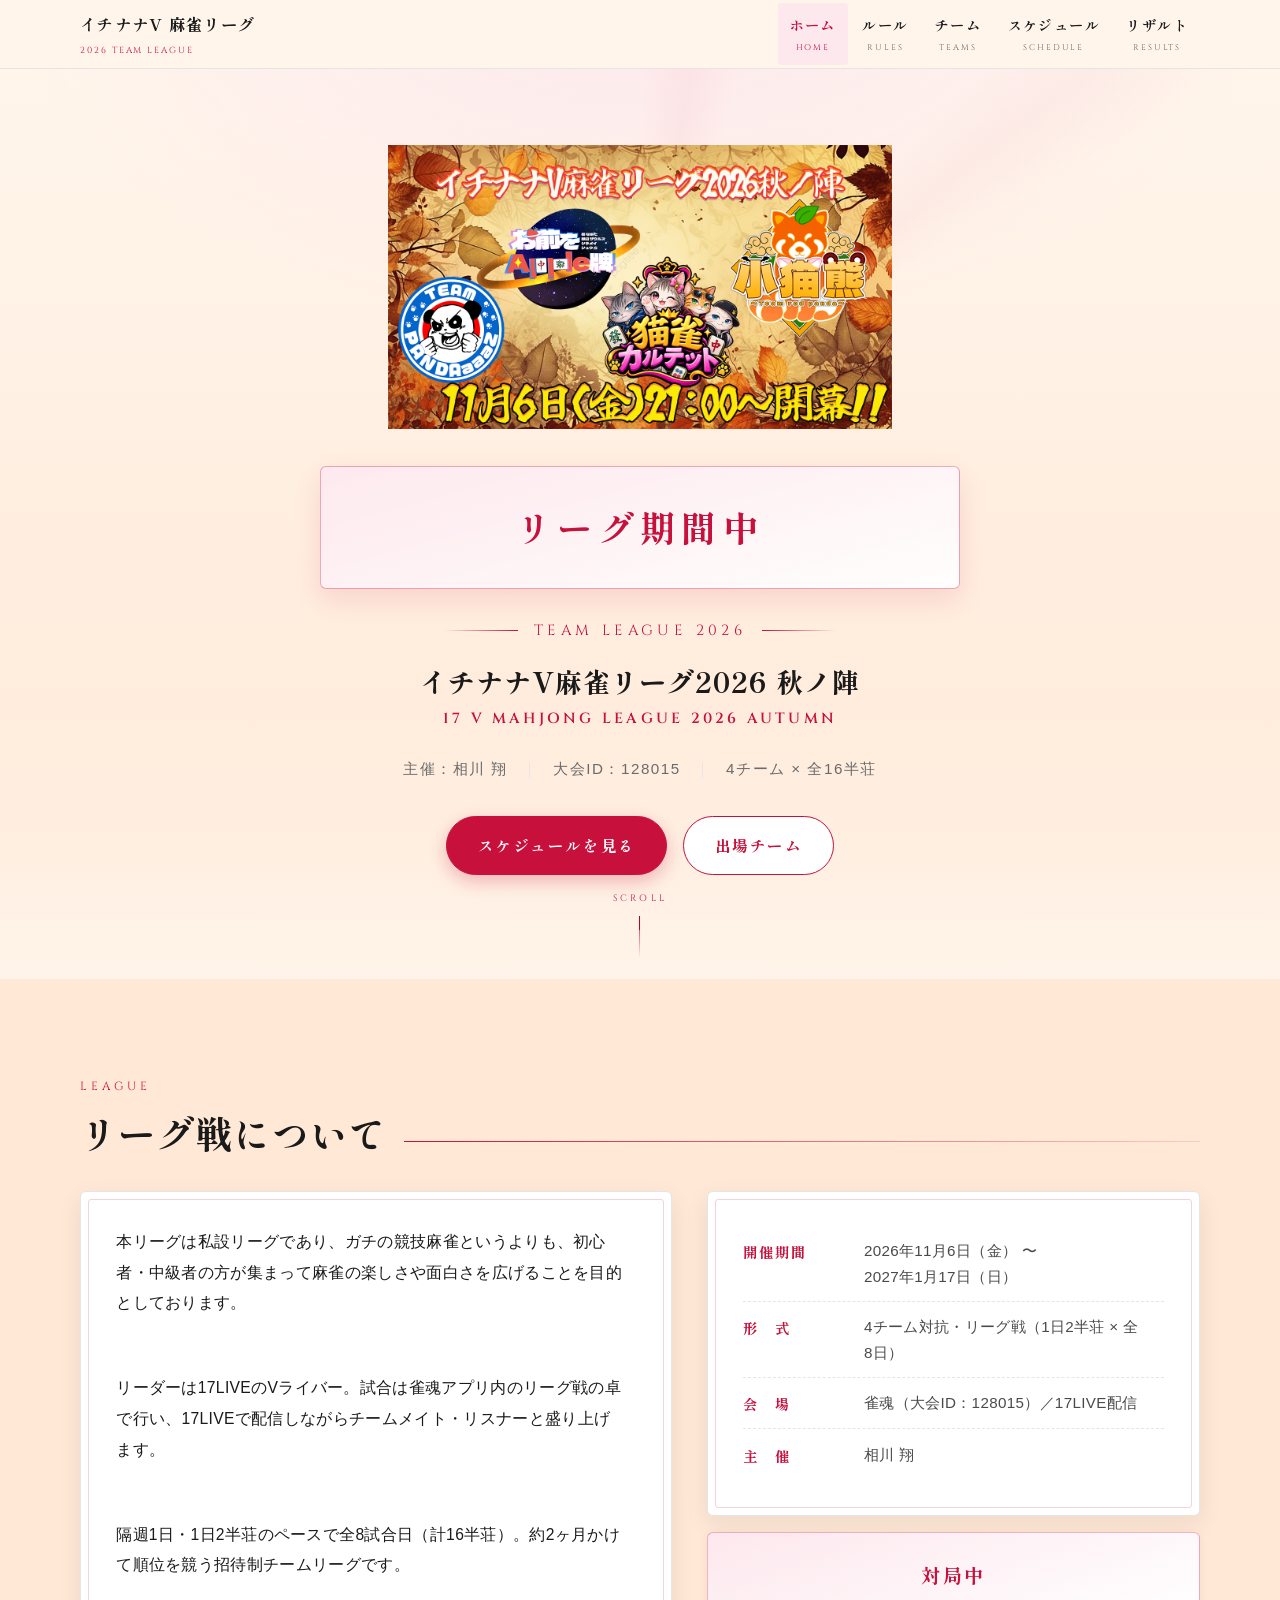
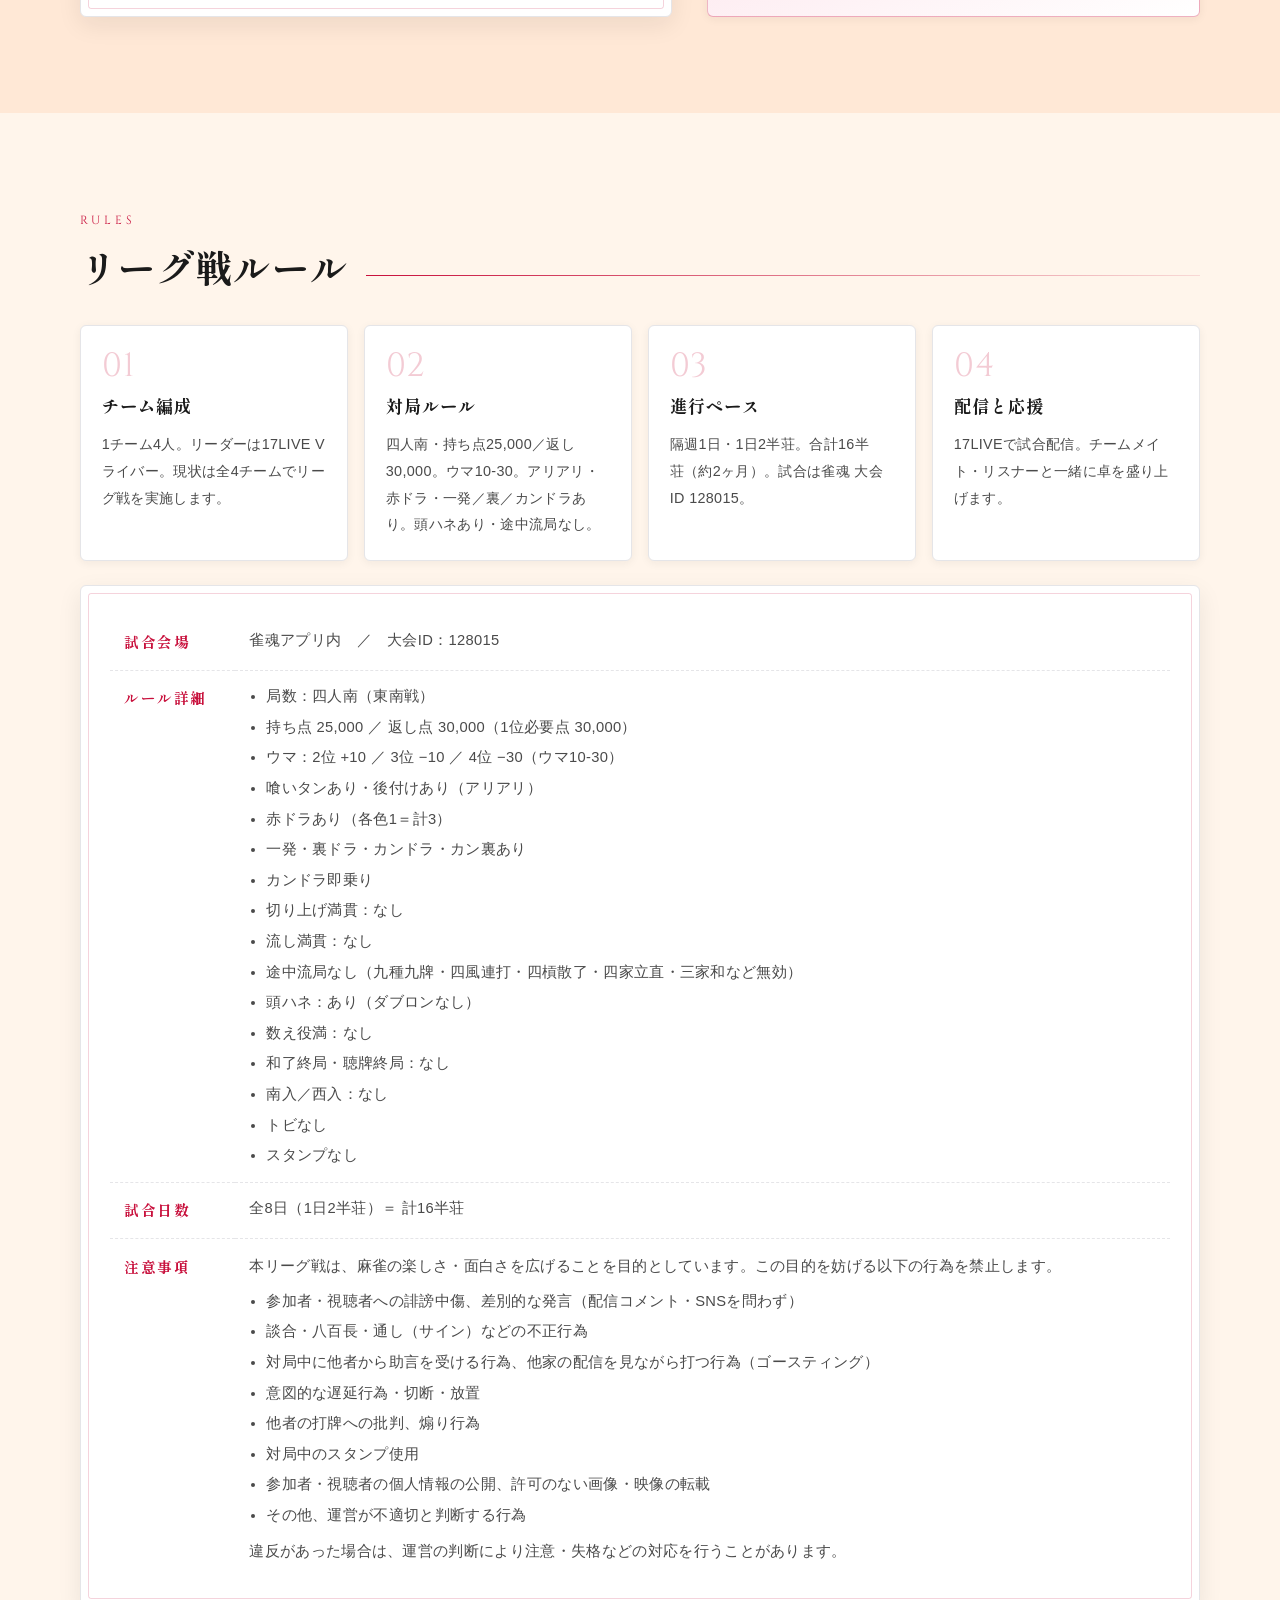
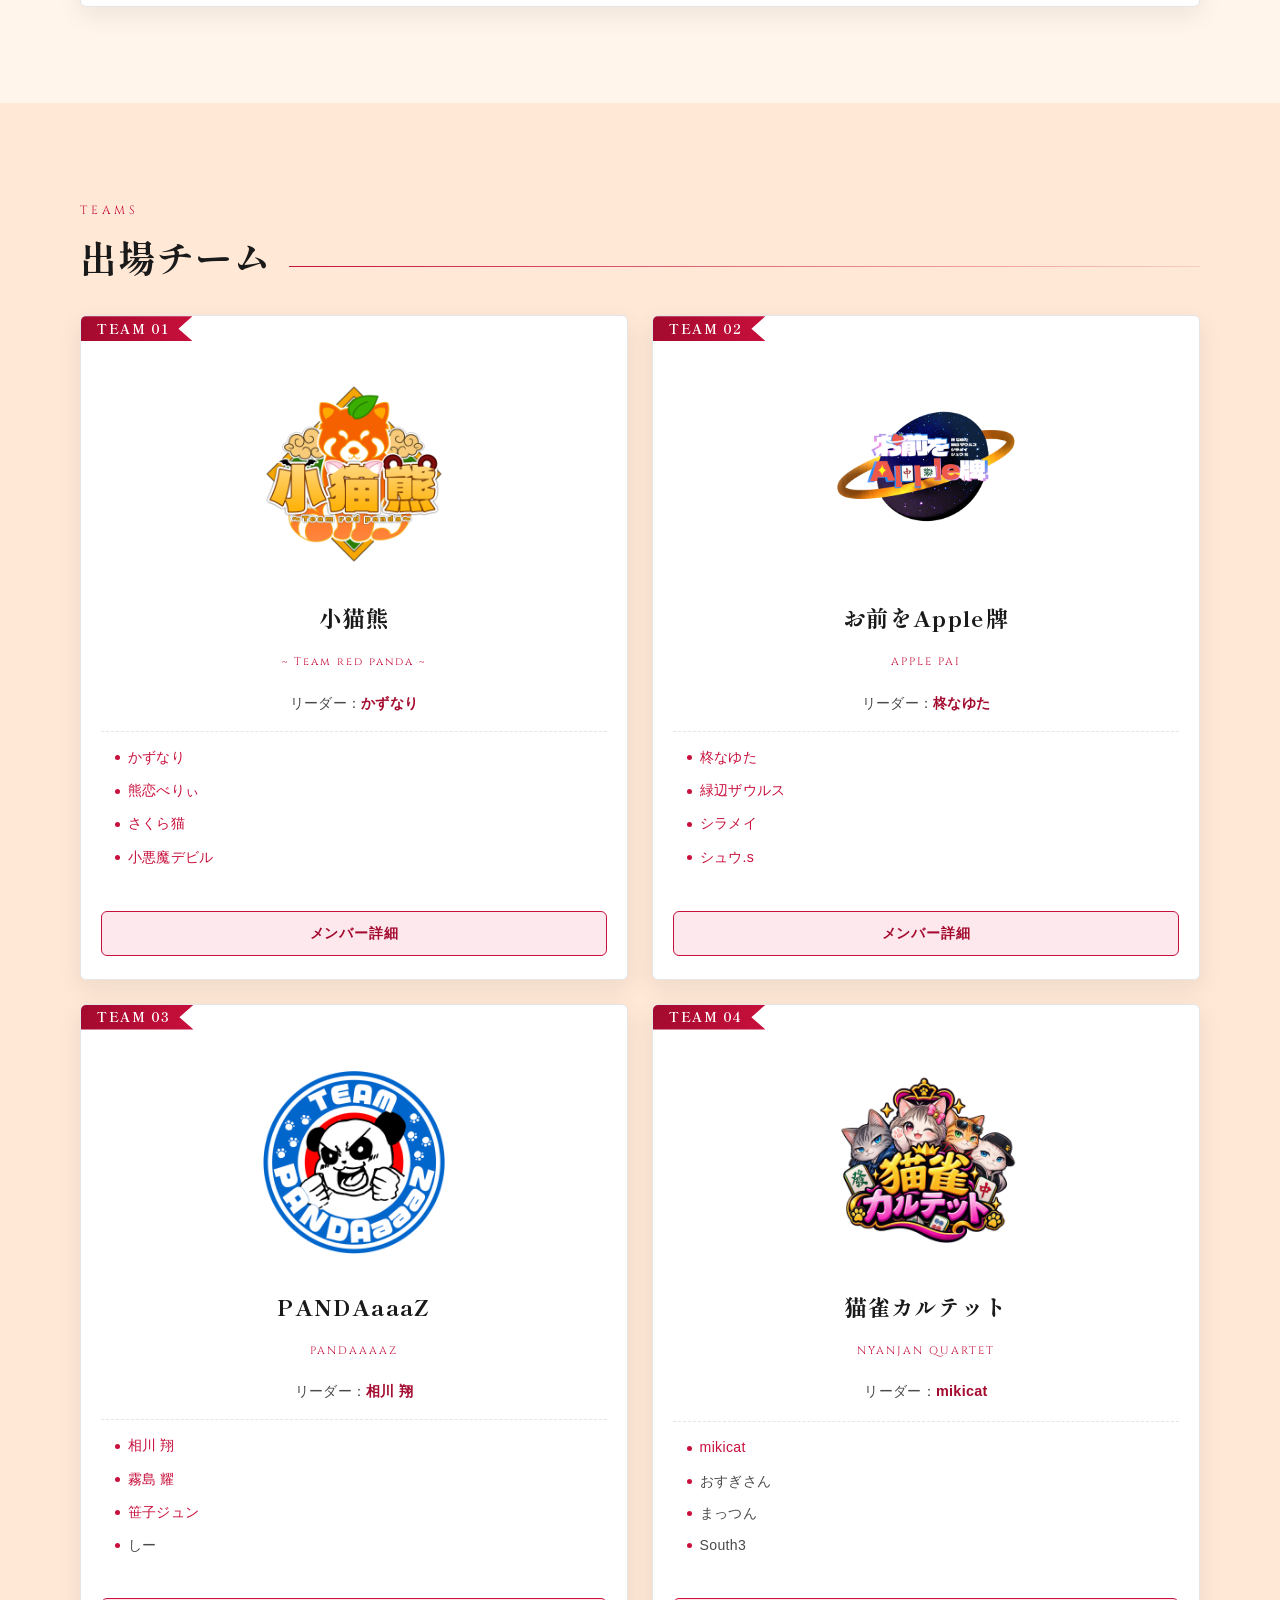
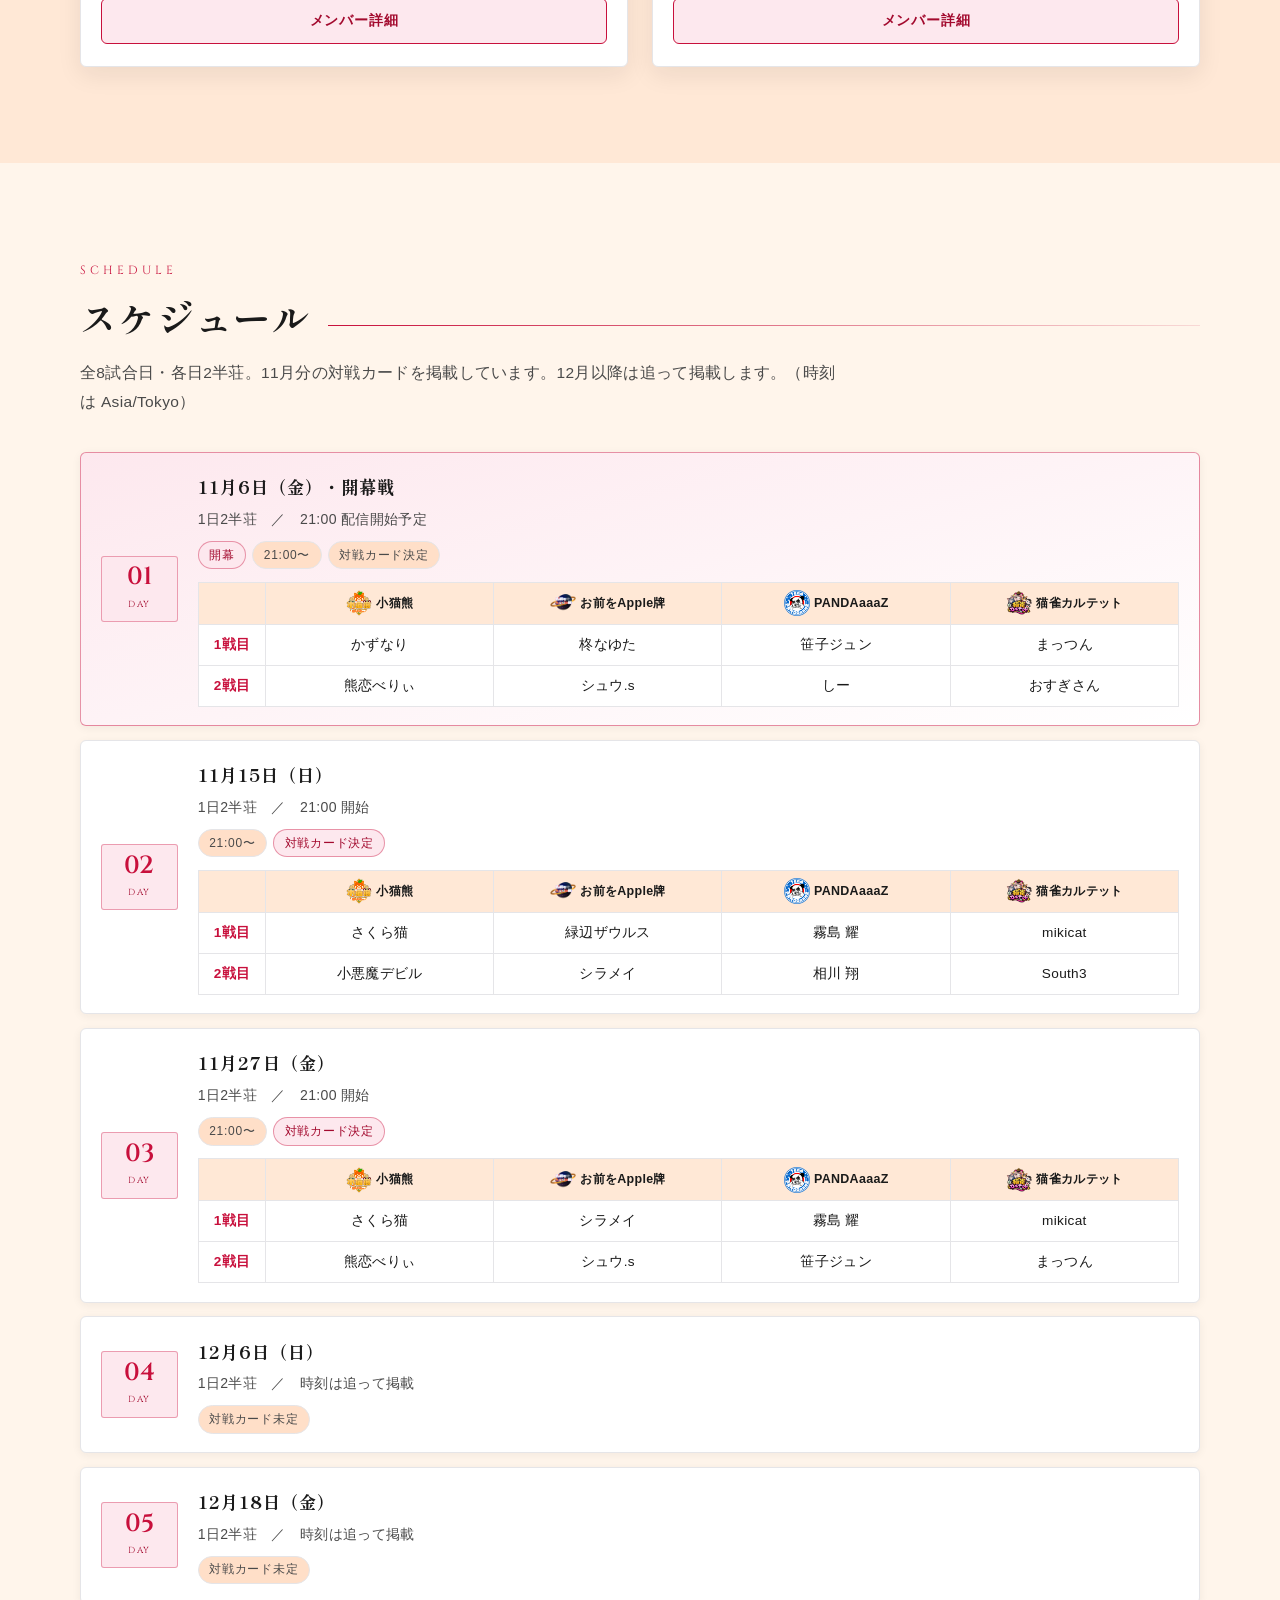
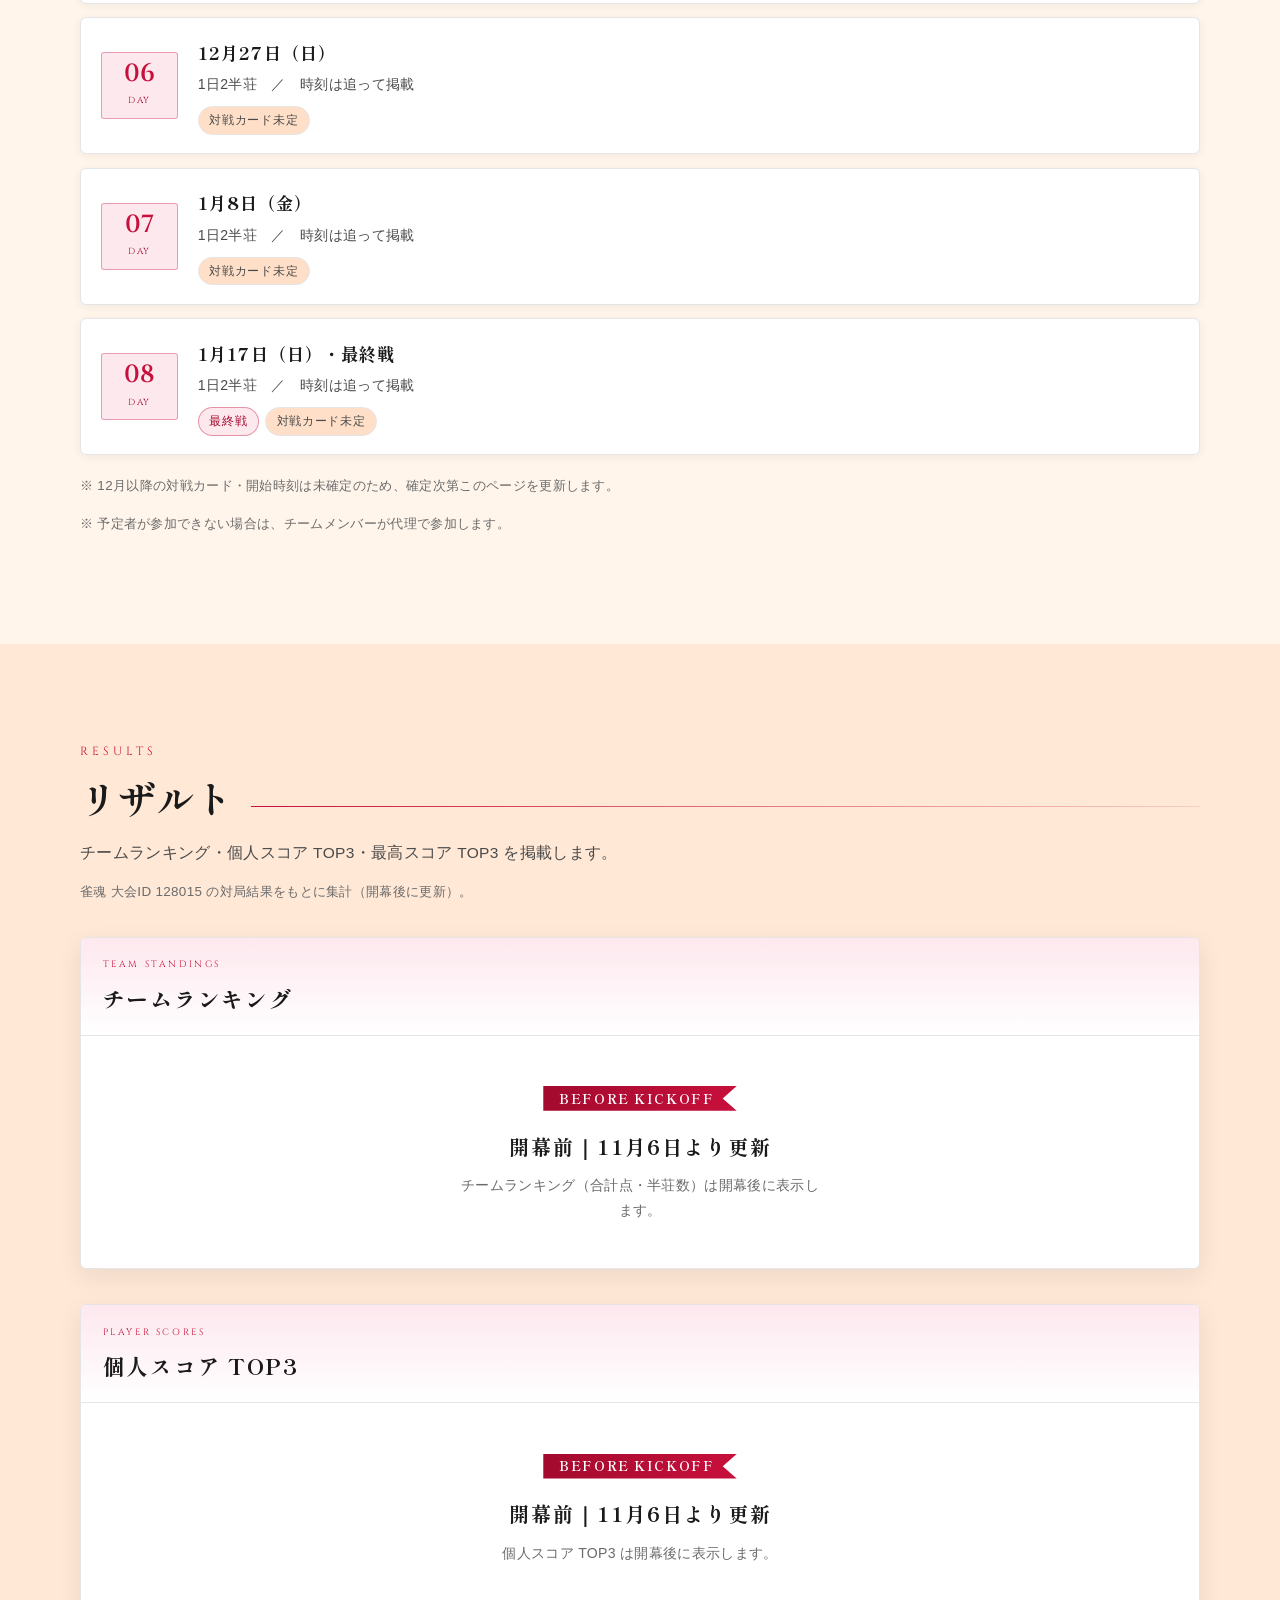
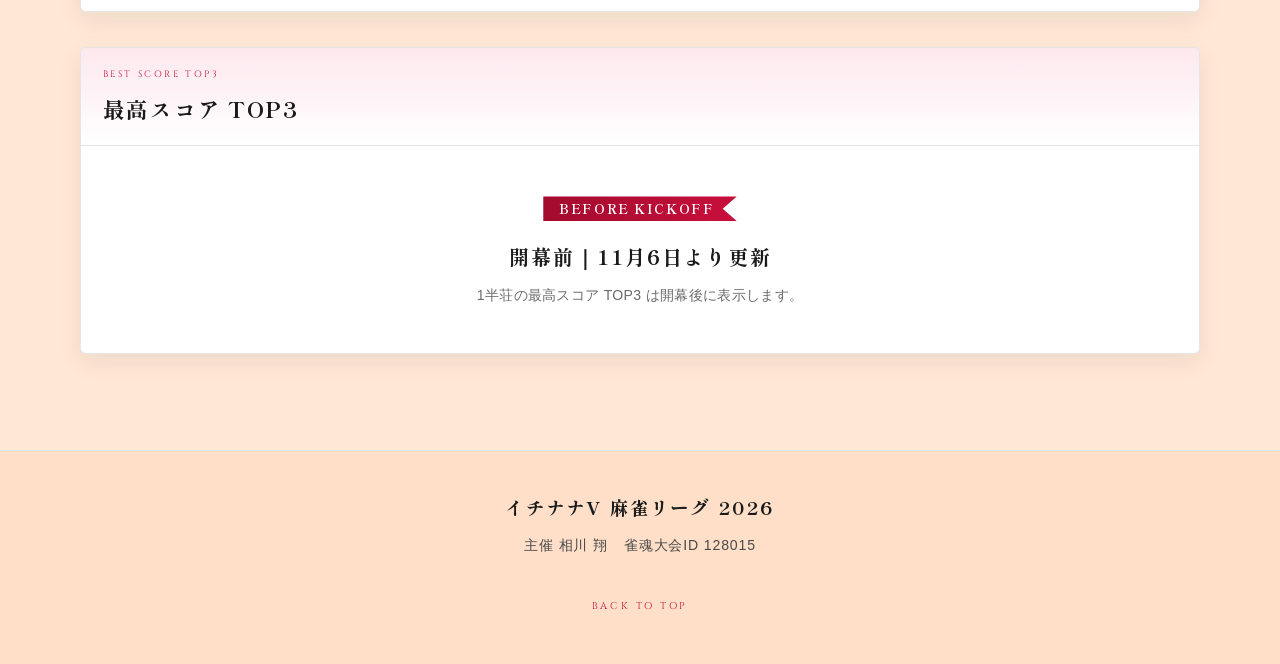
==== commit 88439c54: "注意事項（禁止行為）を追加" ====
--- a/index.html
+++ b/index.html
@@ -227,6 +227,23 @@
                 <th scope="row">試合日数</th>
                 <td>全8日（1日2半荘）＝ 計16半荘</td>
               </tr>
+              <tr>
+                <th scope="row">注意事項</th>
+                <td>
+                  <p class="rules-note-lead">本リーグ戦は、麻雀の楽しさ・面白さを広げることを目的としています。この目的を妨げる以下の行為を禁止します。</p>
+                  <ul class="rules-detail-list">
+                    <li>参加者・視聴者への誹謗中傷、差別的な発言（配信コメント・SNSを問わず）</li>
+                    <li>談合・八百長・通し（サイン）などの不正行為</li>
+                    <li>対局中に他者から助言を受ける行為、他家の配信を見ながら打つ行為（ゴースティング）</li>
+                    <li>意図的な遅延行為・切断・放置</li>
+                    <li>他者の打牌への批判、煽り行為</li>
+                    <li>対局中のスタンプ使用</li>
+                    <li>参加者・視聴者の個人情報の公開、許可のない画像・映像の転載</li>
+                    <li>その他、運営が不適切と判断する行為</li>
+                  </ul>
+                  <p class="rules-note-lead">違反があった場合は、運営の判断により注意・失格などの対応を行うことがあります。</p>
+                </td>
+              </tr>
             </tbody>
           </table>
         </div>
--- a/css/styles.css
+++ b/css/styles.css
@@ -1677,3 +1677,67 @@
 .hero__title-en { letter-spacing: 0.22em; }
 .hero__title + .hero__meta { margin-top: 1.6rem; }
 .hero__meta + .hero__cta { margin-top: 1.8rem; }
+
+/* results sample / day results */
+.results-sample-banner{margin:0 0 1rem;padding:.7rem 1rem;border:2px dashed #e07a1f;border-radius:10px;background:#fff3e3;color:#b4520a;font-weight:700;text-align:center}
+.tag.tag--done{background:#333;color:#fff;border-color:#333}
+.sched-res{display:block;font-size:.78em;font-weight:700;color:#777;margin-top:.15em}
+.sched-res--top{color:#e07a1f}
+
+/* team logo + name */
+.team-label{display:inline-flex;align-items:center;gap:.45em;vertical-align:middle;line-height:1.3}
+.team-label .team-logo{width:28px;height:28px;object-fit:contain;flex:none;border-radius:6px;background:#fff}
+.team-label--stack{flex-direction:column;gap:.25em;text-align:center}
+.team-label--stack .team-logo{width:40px;height:40px}
+.top-score-card__team .team-label{justify-content:center}
+@media (max-width:600px){
+  .team-label .team-logo{width:22px;height:22px}
+  .team-label--stack .team-logo{width:30px;height:30px}
+  .team-label--stack{font-size:.85em}
+}
+
+@media (max-width:600px){
+  #results-players th:last-child,#results-players td.games{display:none}
+  #results-players .results-table{font-size:.8rem;min-width:0}
+  #results-players .rank{width:2em}
+  #results-players .team-label .team-logo{width:18px;height:18px}
+  #results-players th,#results-players td{white-space:nowrap;padding-left:.3em;padding-right:.3em;letter-spacing:0}
+  #results-players .team-label{gap:.3em}
+}
+@media (max-width:600px){
+  #results-teams th:last-child,#results-teams td.games{display:none}
+  #results-teams .results-table{font-size:.85rem;min-width:0}
+  #results-teams th,#results-teams td{white-space:nowrap;padding-left:.4em;padding-right:.4em;letter-spacing:0}
+}
+
+.sched-cards .team-logo--sched { width: 48px; height: 48px; }
+@media (max-width: 600px) { .sched-cards .team-logo--sched { width: 36px; height: 36px; } }
+
+/* v3: transparent logos, logo left + text right */
+.team-label,.team-label--stack{display:inline-flex;flex-direction:row;align-items:center;gap:.35em;white-space:nowrap;text-align:left}
+.team-label .team-logo,.team-label--stack .team-logo{width:26px;height:26px;background:none!important;border:0!important;border-radius:0!important;box-shadow:none!important;object-fit:contain}
+.sched-cards{overflow-x:auto;-webkit-overflow-scrolling:touch}
+.sched-cards td,.sched-cards th{white-space:nowrap}
+.sched-cards td .sched-res{padding-left:calc(26px + .35em);text-align:left}
+.sched-cards td{text-align:left}
+@media (max-width:600px){
+  .team-label .team-logo,.team-label--stack .team-logo{width:20px;height:20px}
+  .sched-cards td .sched-res{padding-left:calc(20px + .35em)}
+  .sched-cards table{font-size:.8rem}
+  #results-players .team-label .team-logo{width:18px;height:18px}
+}
+.schedule{grid-template-columns:minmax(0,1fr)}
+.sched-item,.sched-item__body,.sched-cards{min-width:0;max-width:100%}
+
+.sched-cards tbody td { text-align: center !important; }
+.sched-cards tbody td .sched-res { display: block; text-align: center; margin-left: 0 !important; padding-left: 0 !important; }
+
+/* equal team columns */
+.sched-cards table { table-layout: fixed; }
+.sched-cards thead th:first-child, .sched-cards tbody th { width: 4.2rem; }
+.sched-cards thead th:not(:first-child), .sched-cards tbody td { width: calc((100% - 4.2rem) / 4); }
+.sched-cards thead th .team-label { white-space: normal; justify-content: center; }
+@media (max-width: 600px) { .sched-cards table { min-width: 560px; } }
+
+.rules-note-lead{margin:0 0 .6rem;line-height:1.8}
+.rules-detail-list + .rules-note-lead{margin:.6rem 0 0}
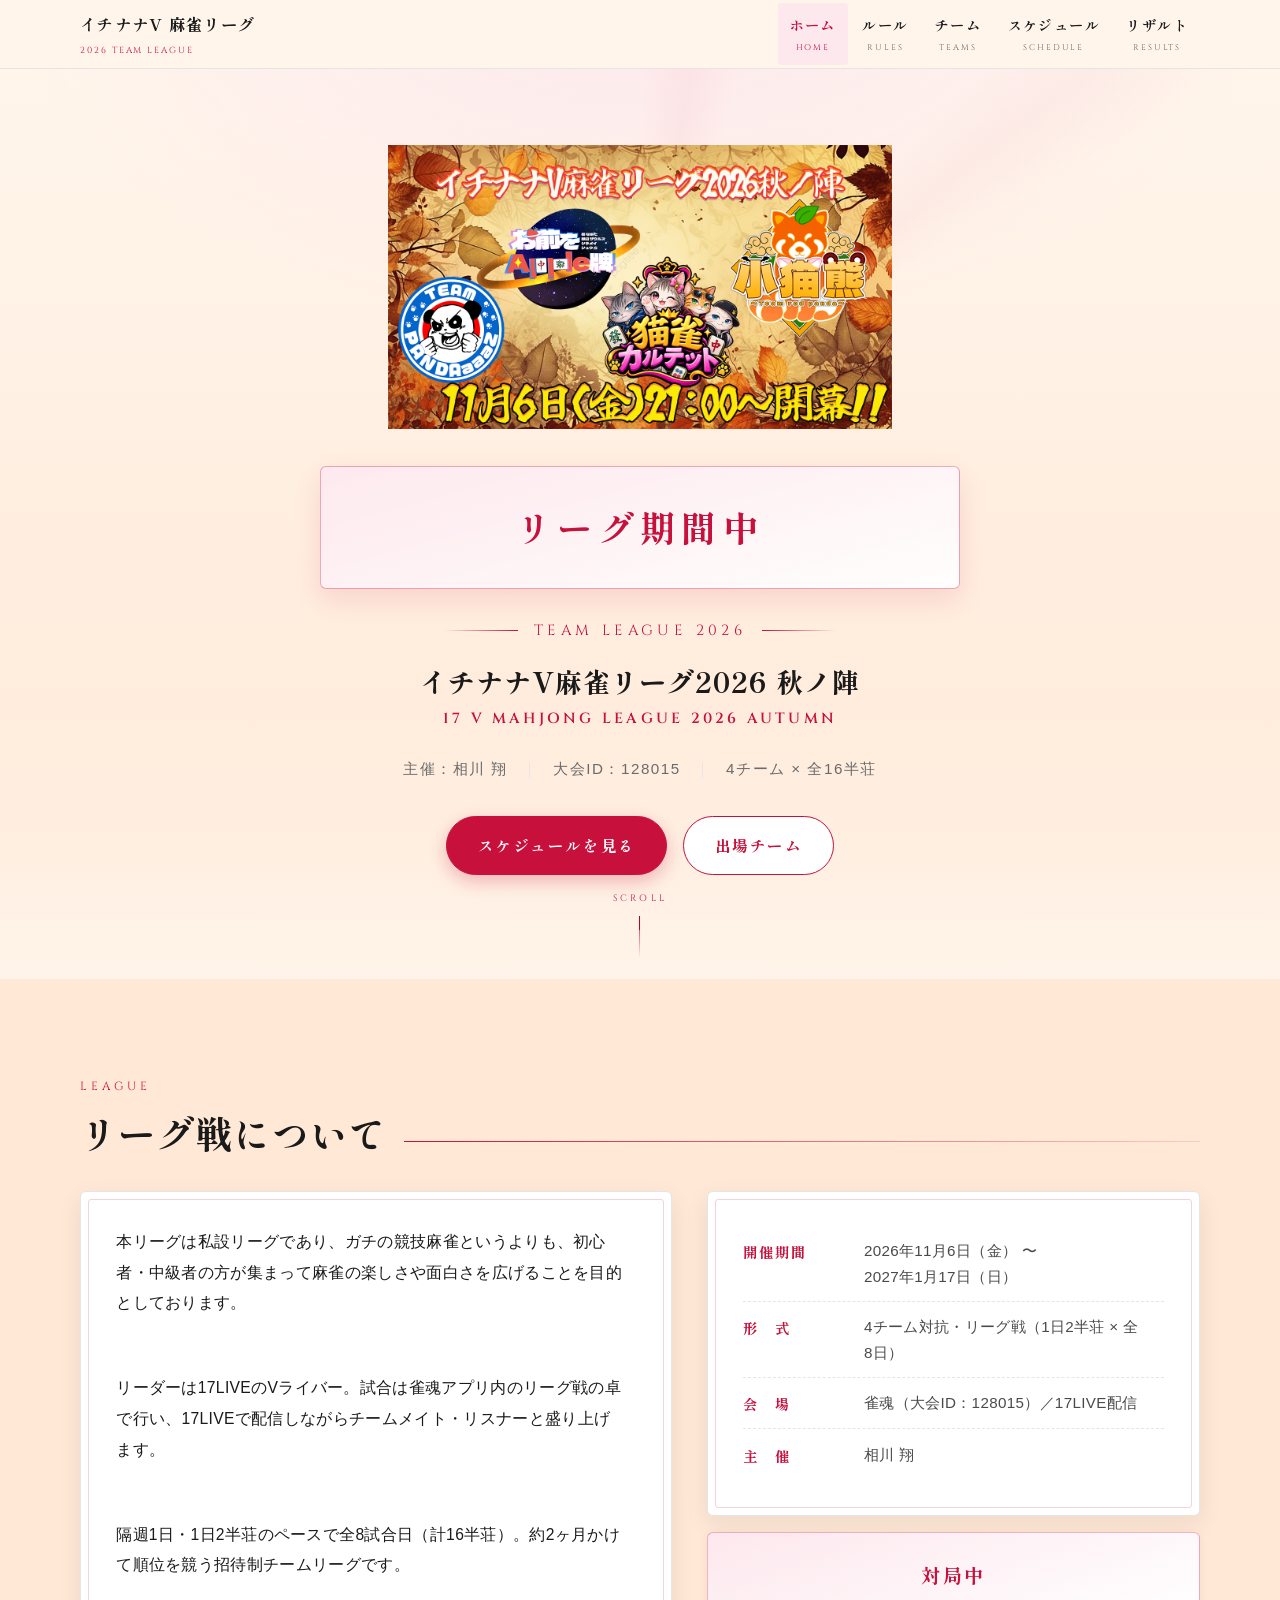
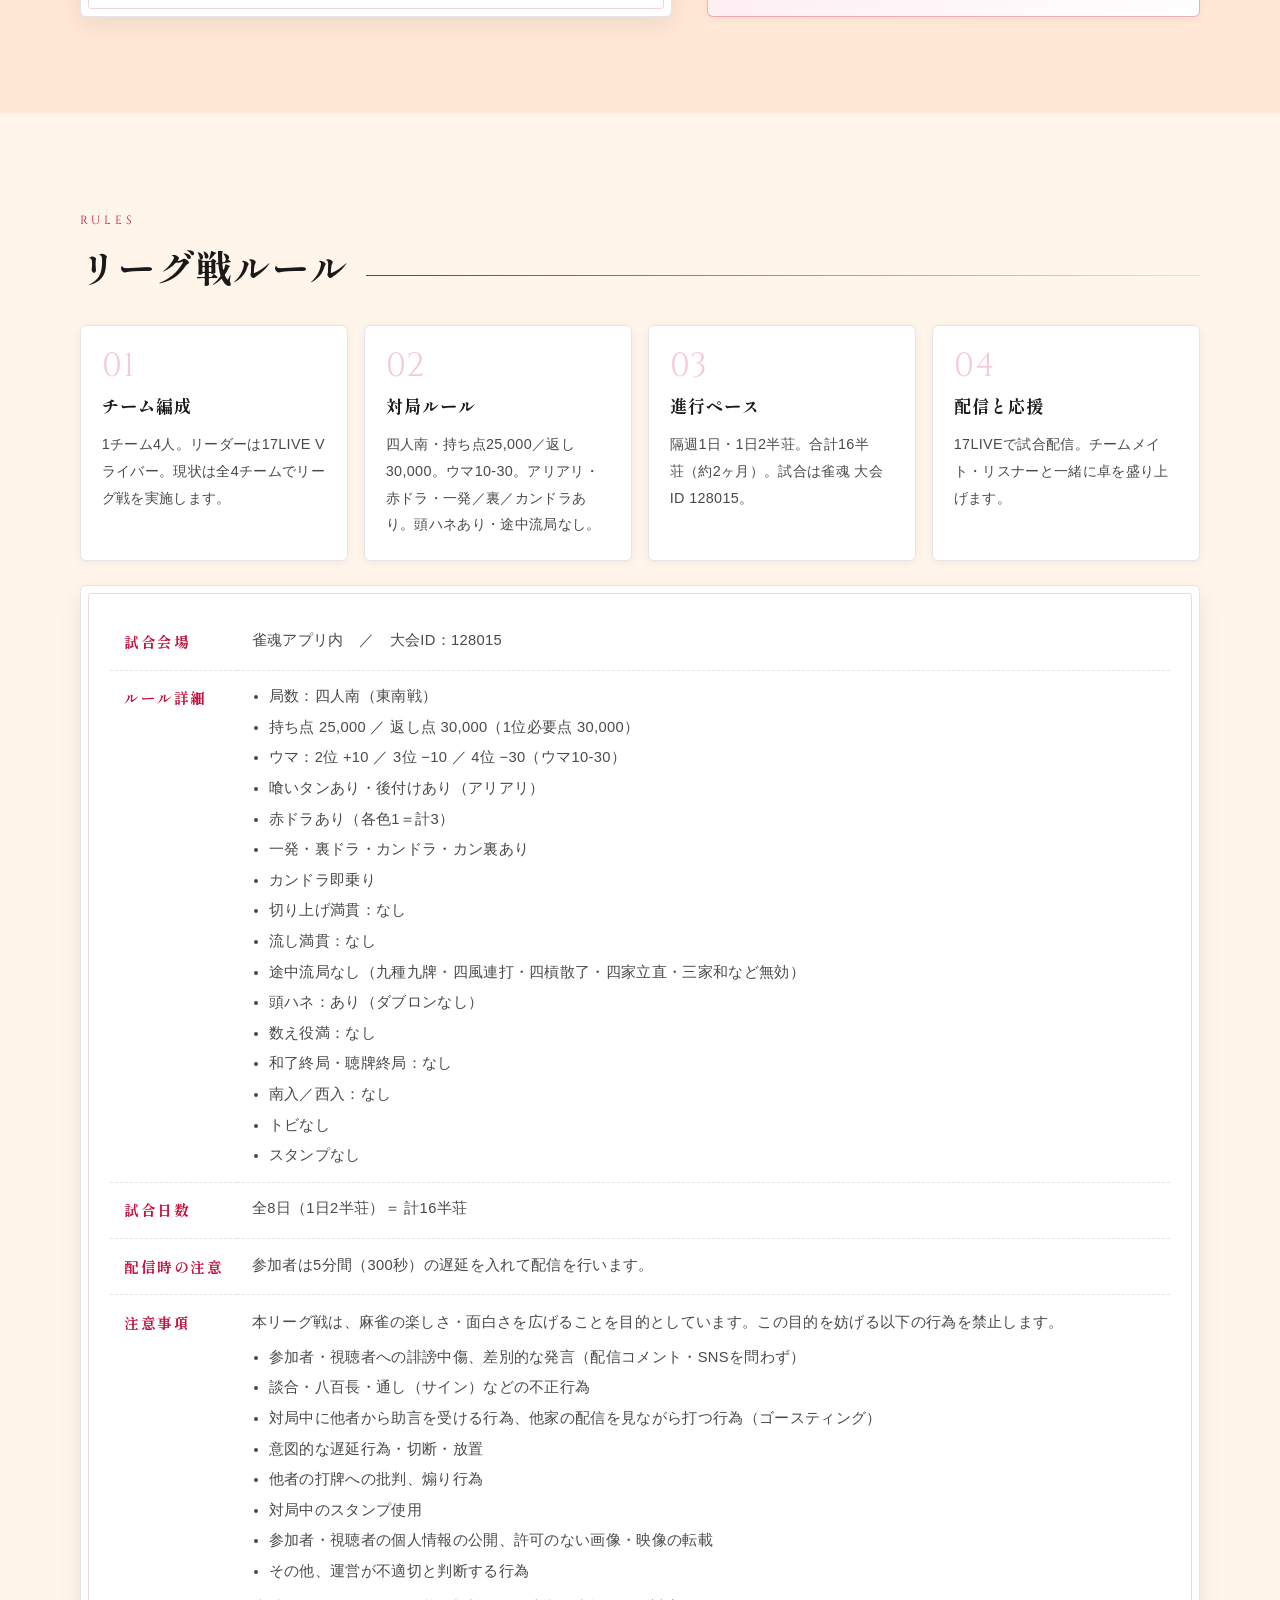
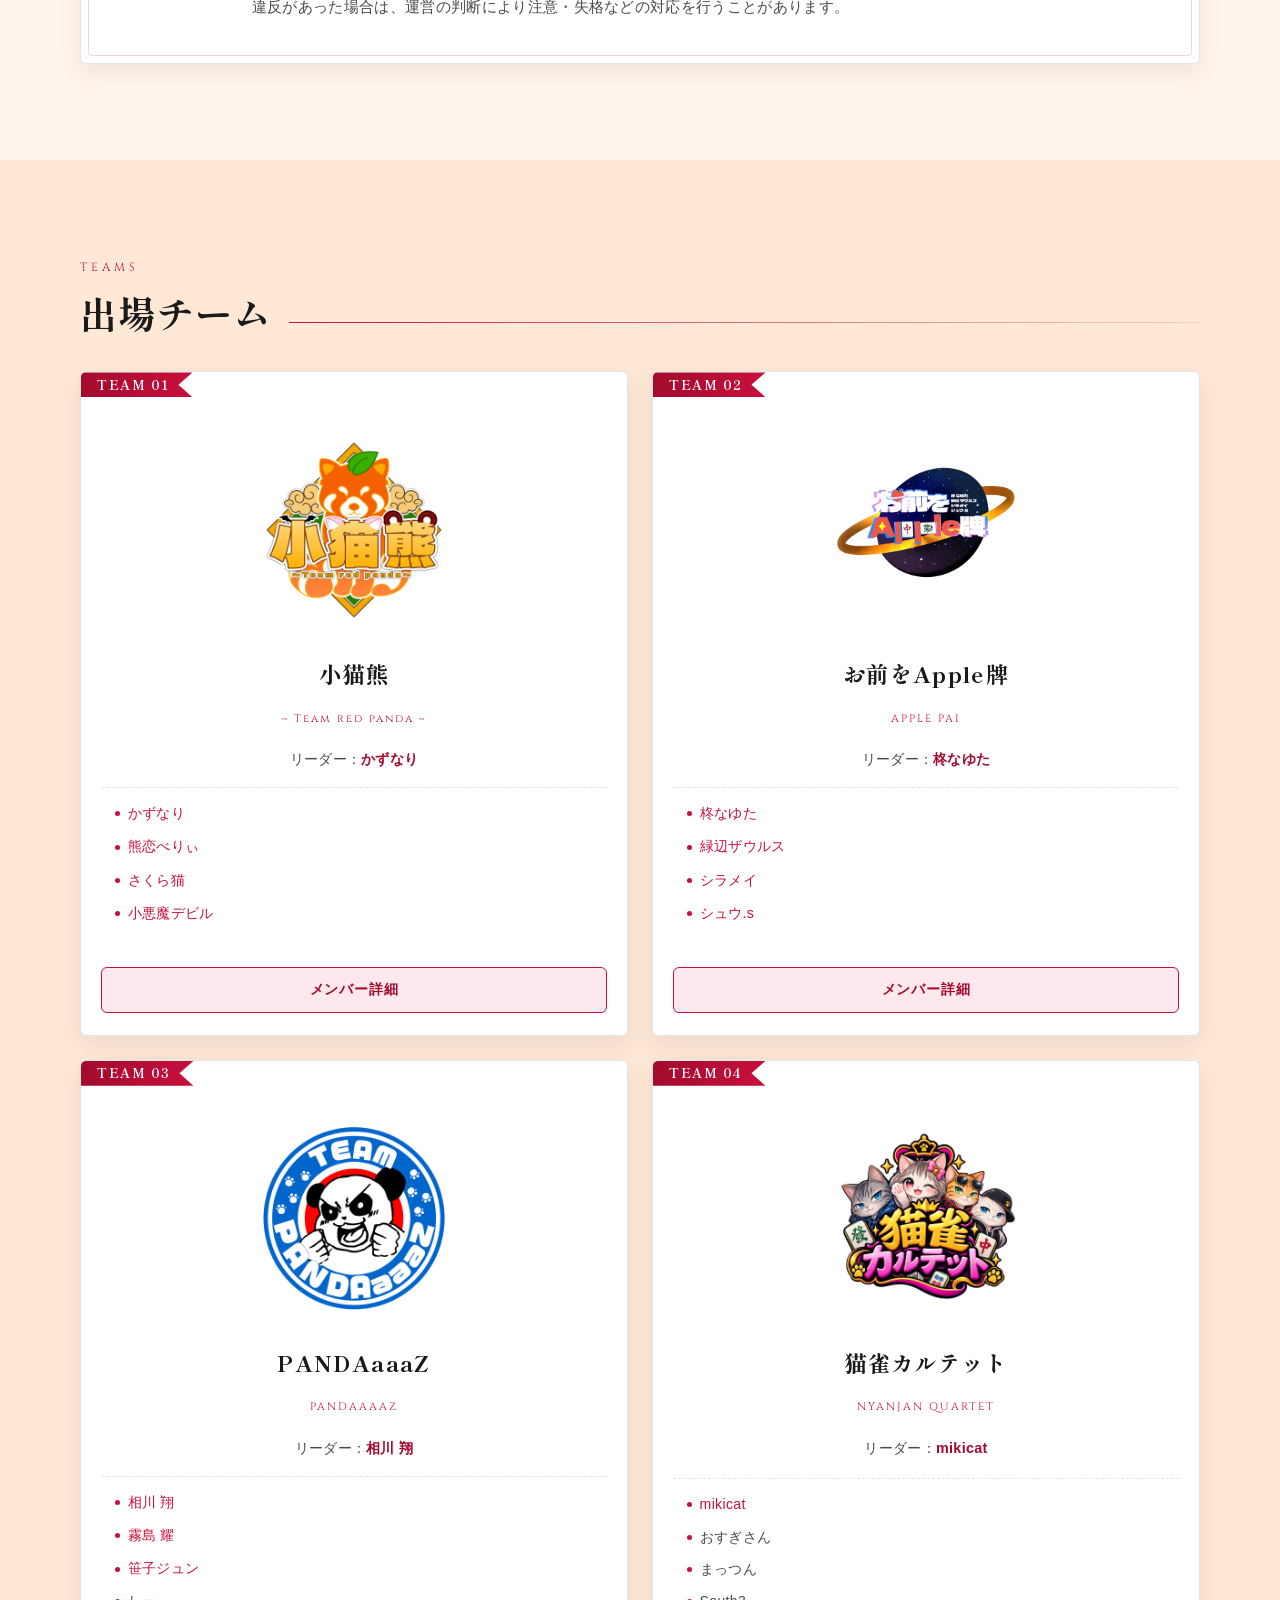
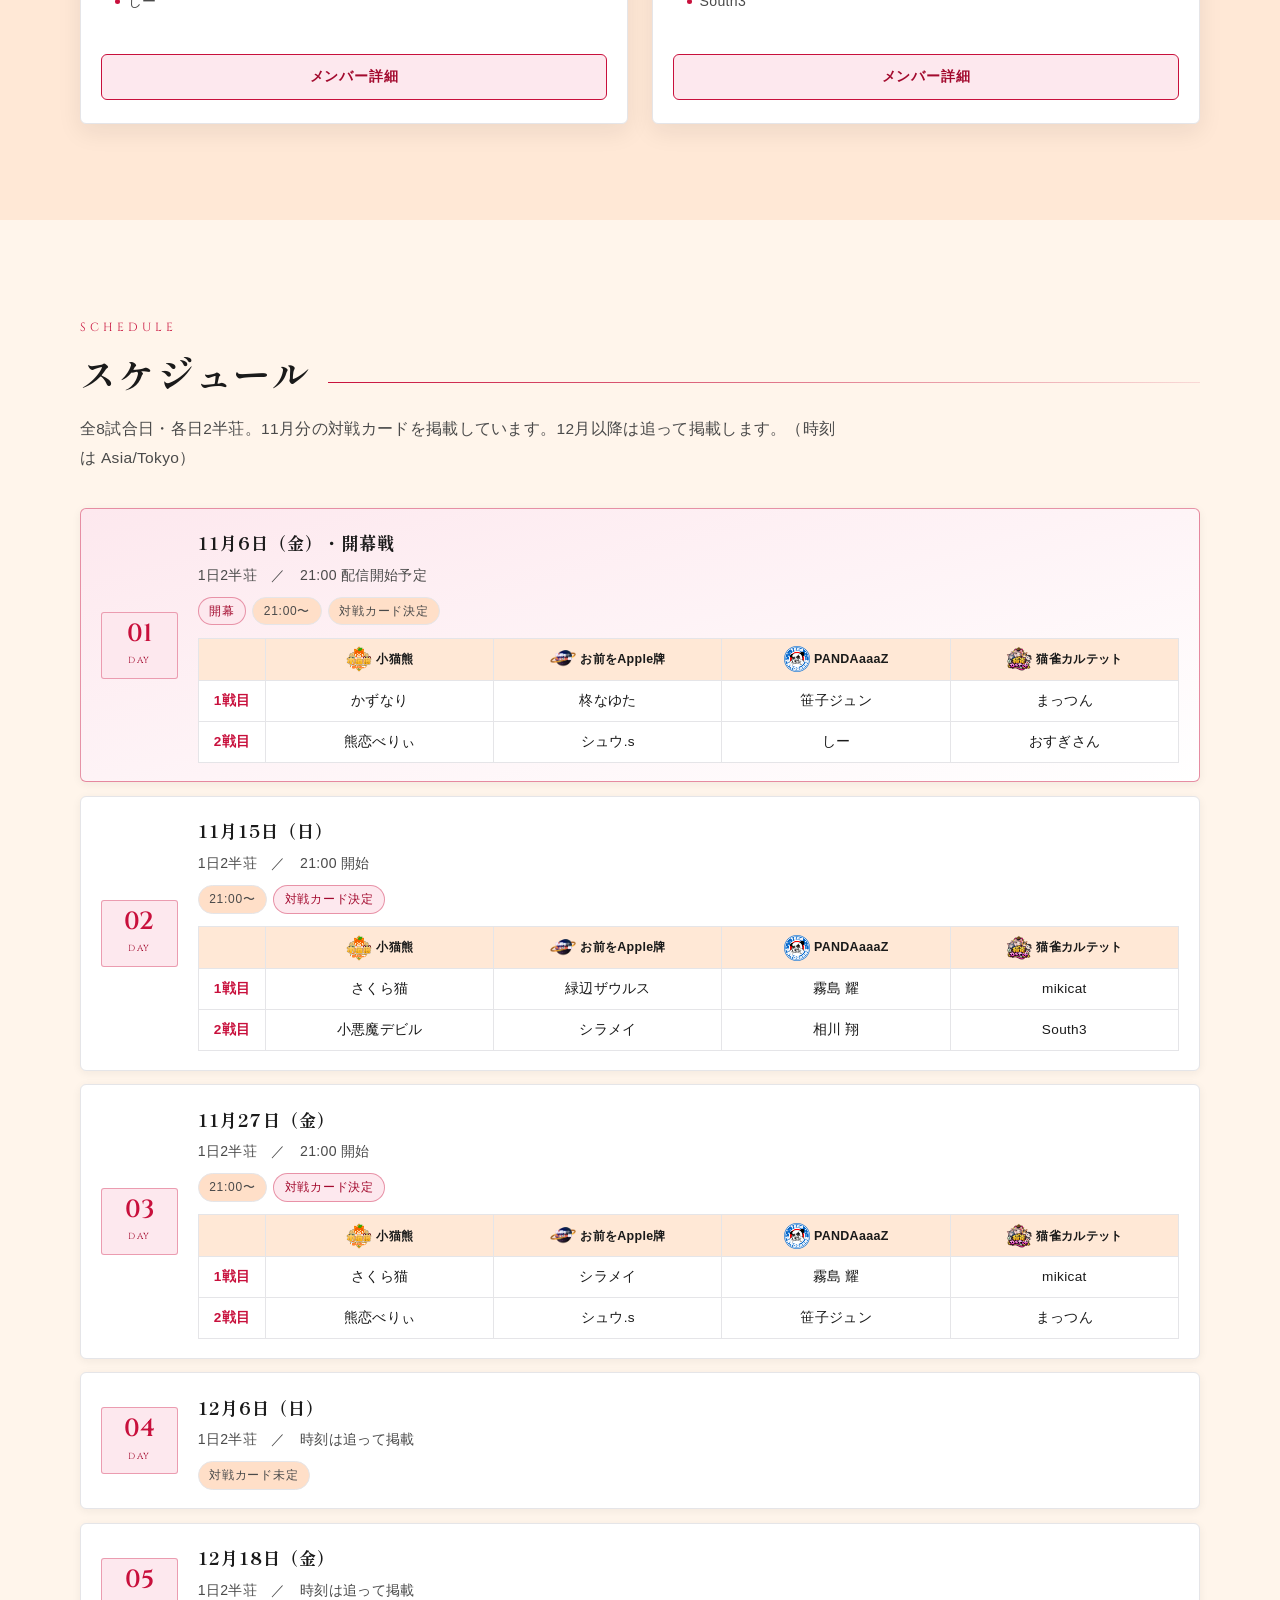
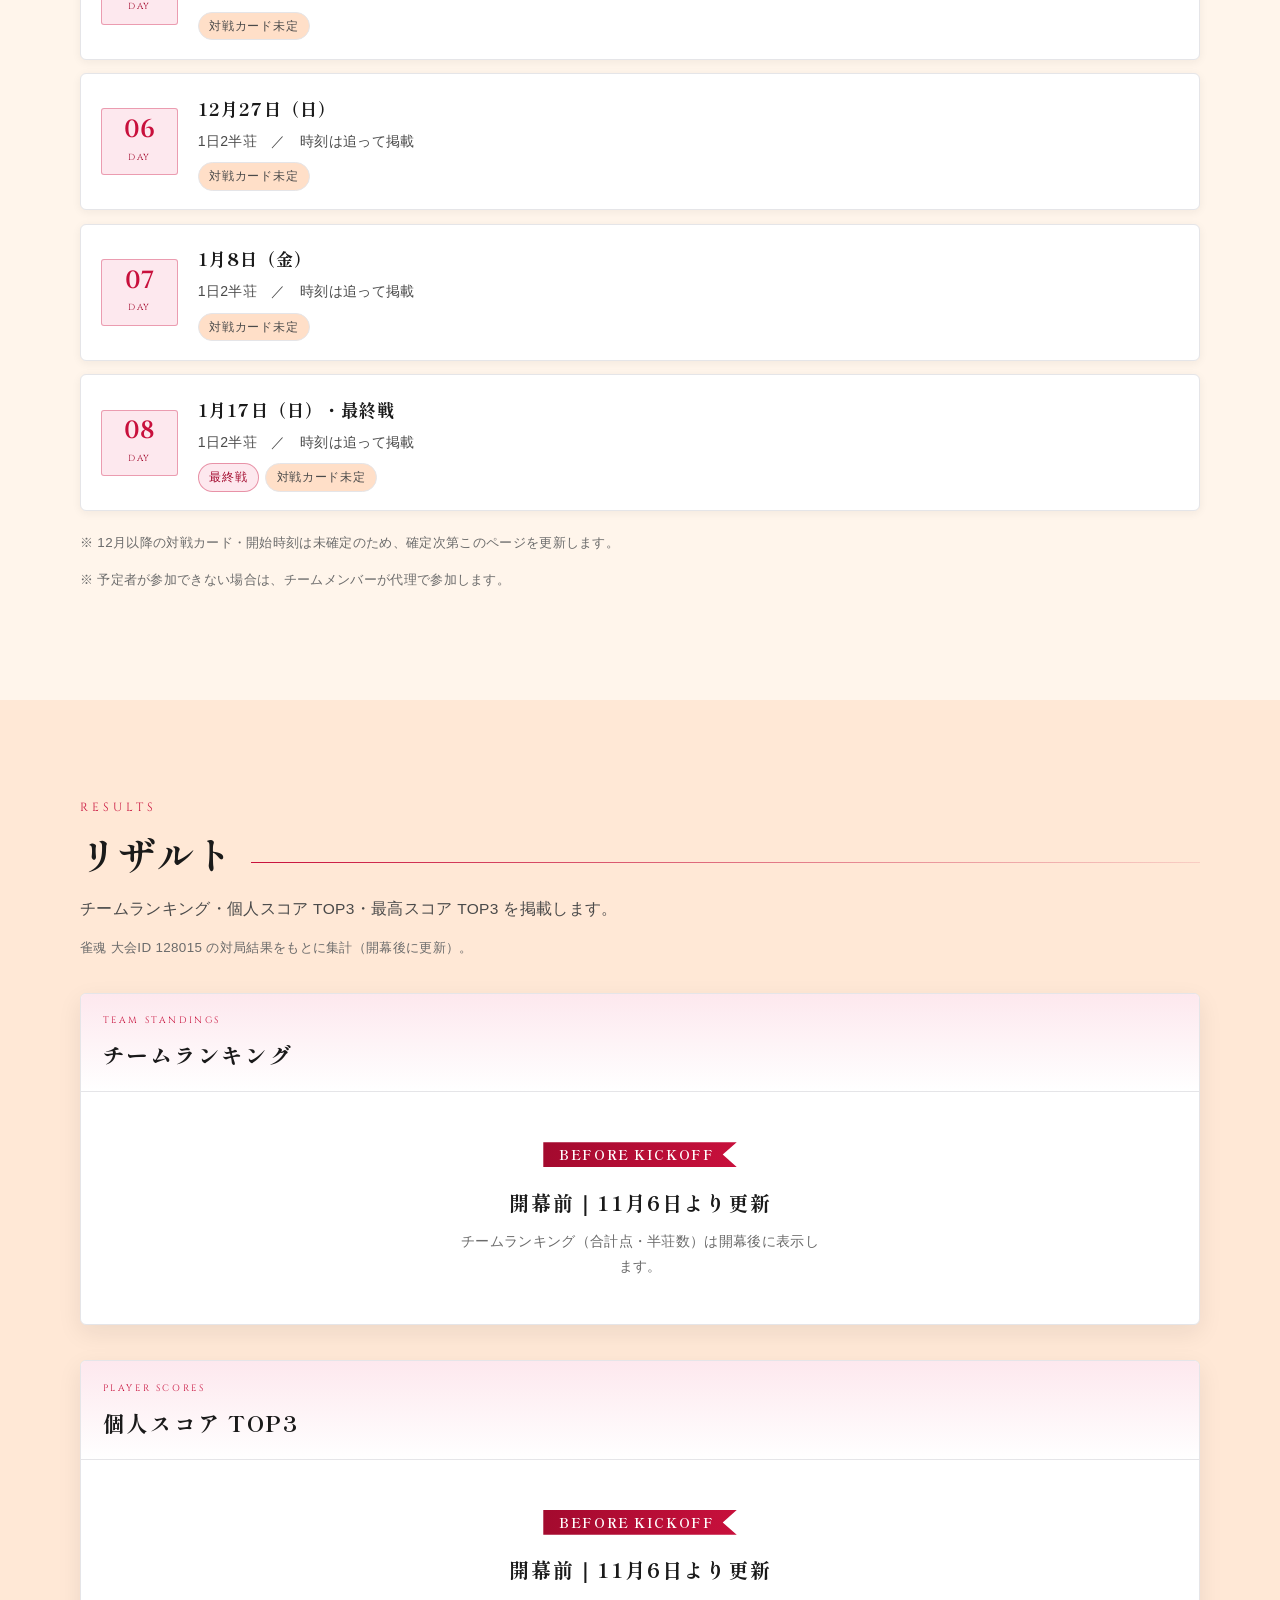
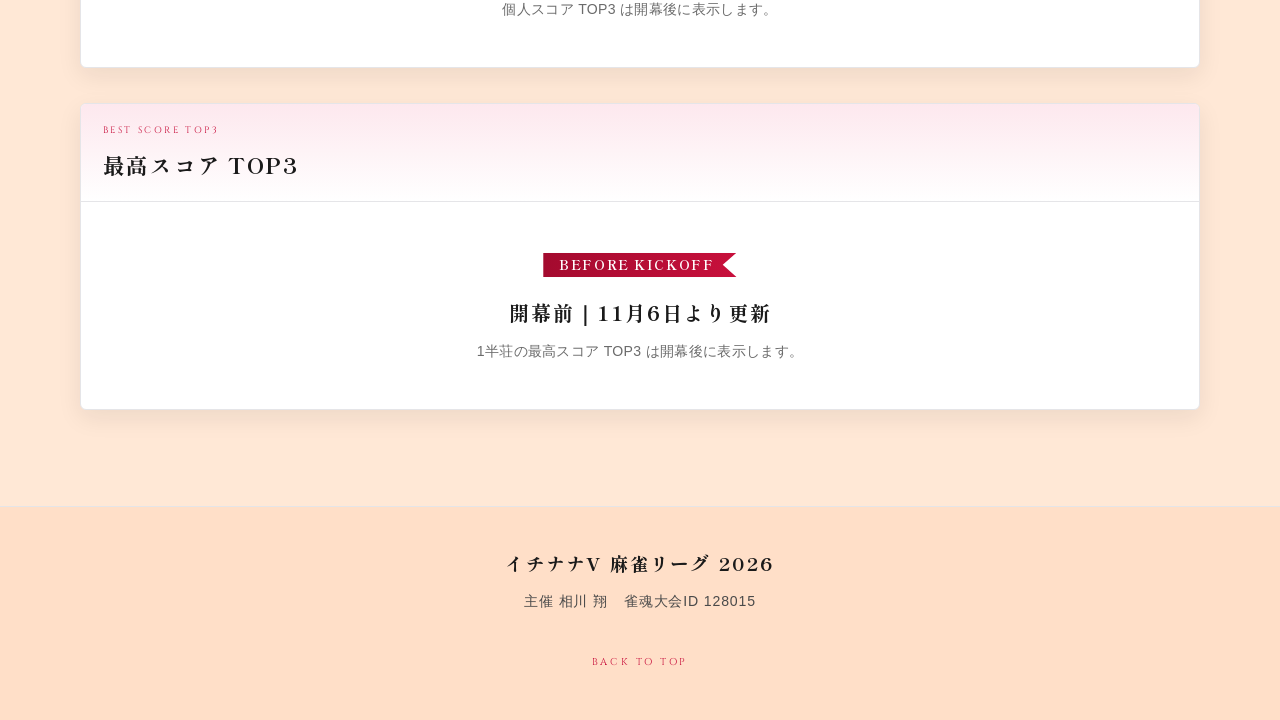
==== commit 1c912663: "配信時の注意（5分遅延）を追加" ====
--- a/index.html
+++ b/index.html
@@ -228,6 +228,10 @@
                 <td>全8日（1日2半荘）＝ 計16半荘</td>
               </tr>
               <tr>
+                <th scope="row">配信時の注意</th>
+                <td>参加者は5分間（300秒）の遅延を入れて配信を行います。</td>
+              </tr>
+              <tr>
                 <th scope="row">注意事項</th>
                 <td>
                   <p class="rules-note-lead">本リーグ戦は、麻雀の楽しさ・面白さを広げることを目的としています。この目的を妨げる以下の行為を禁止します。</p>
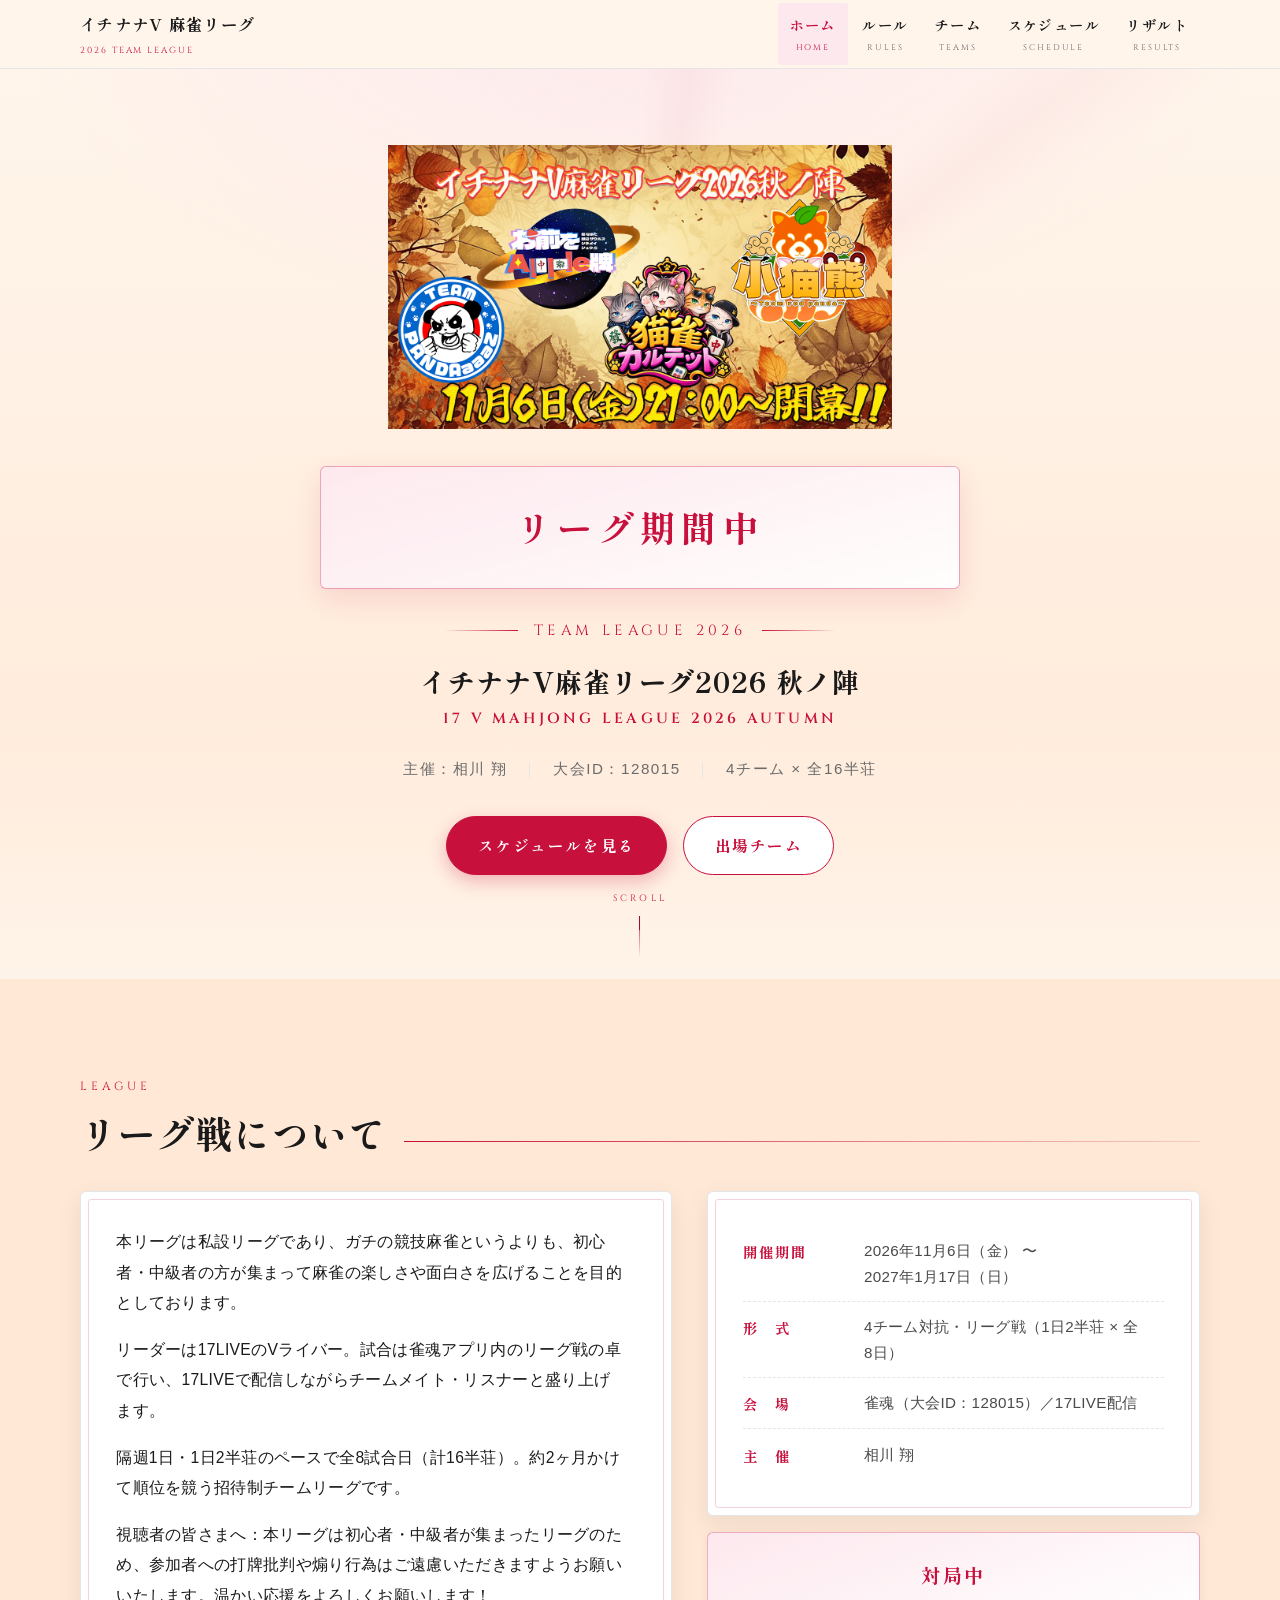
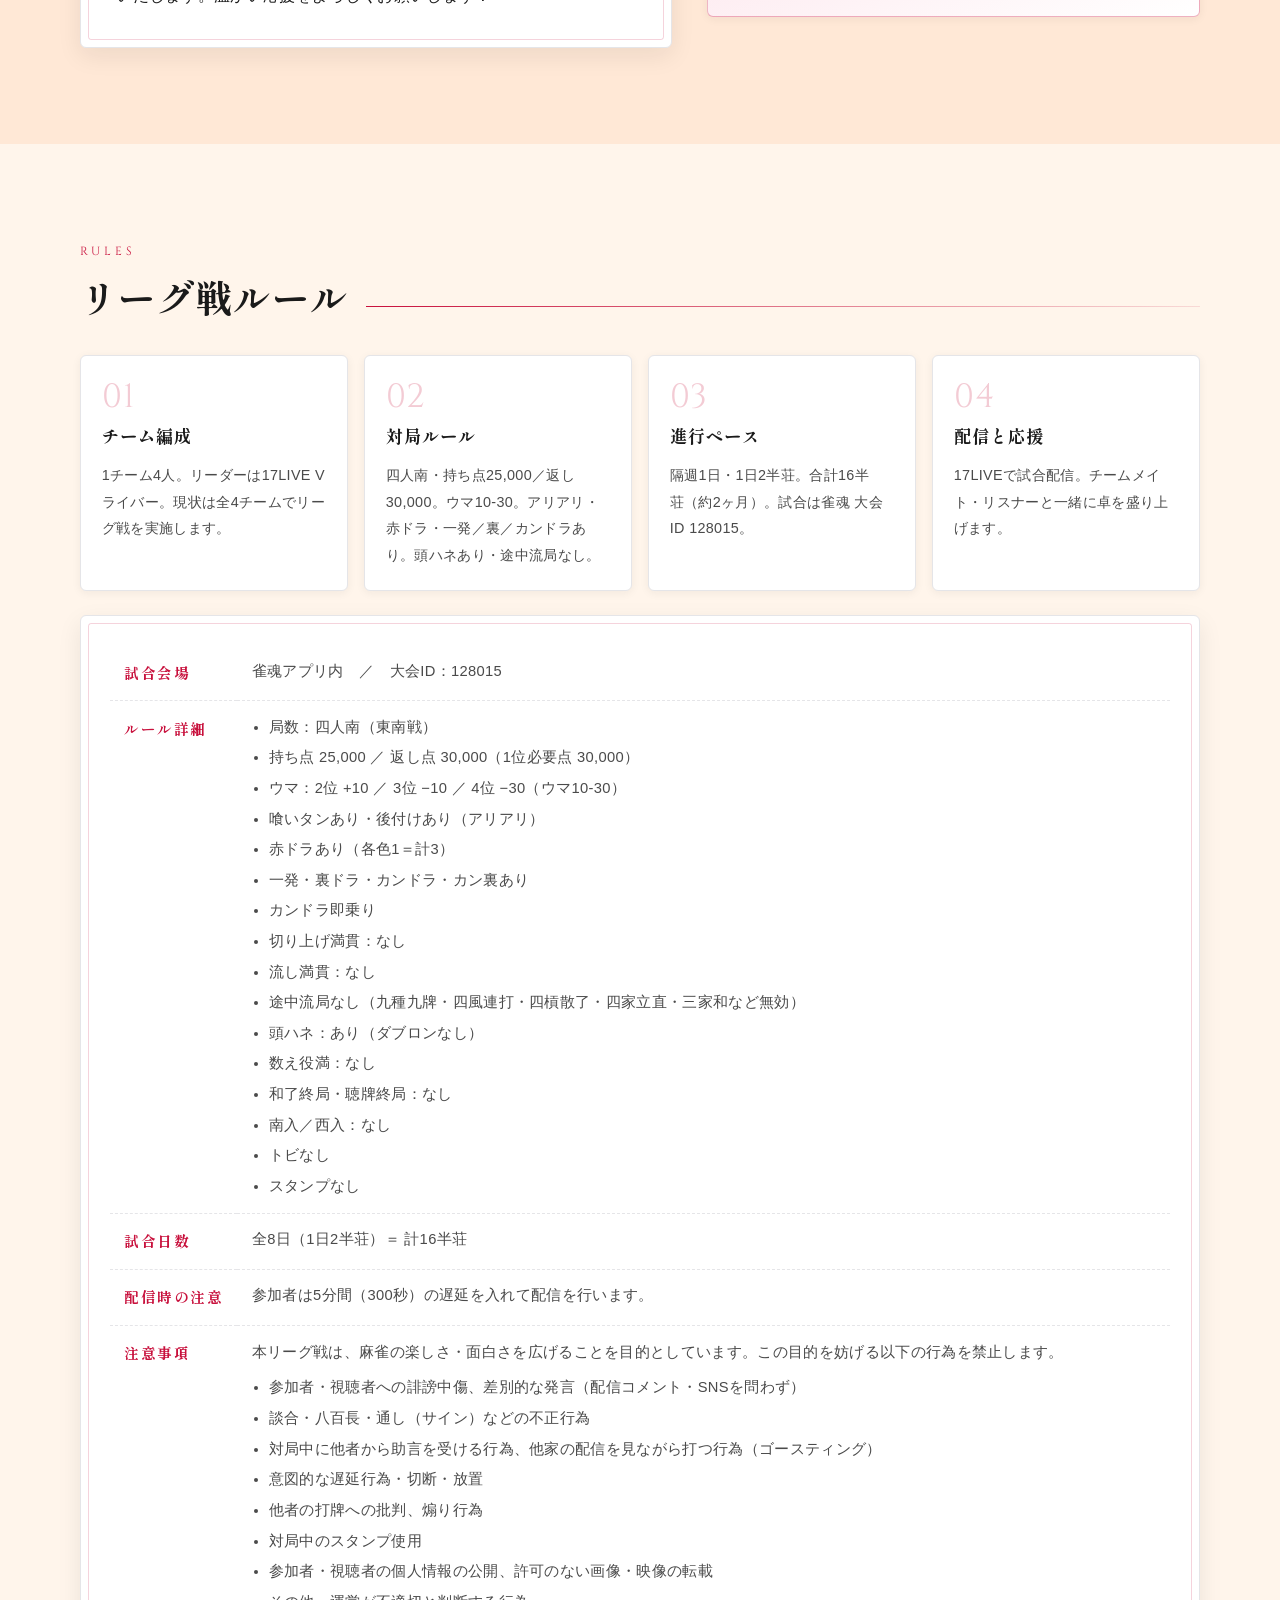
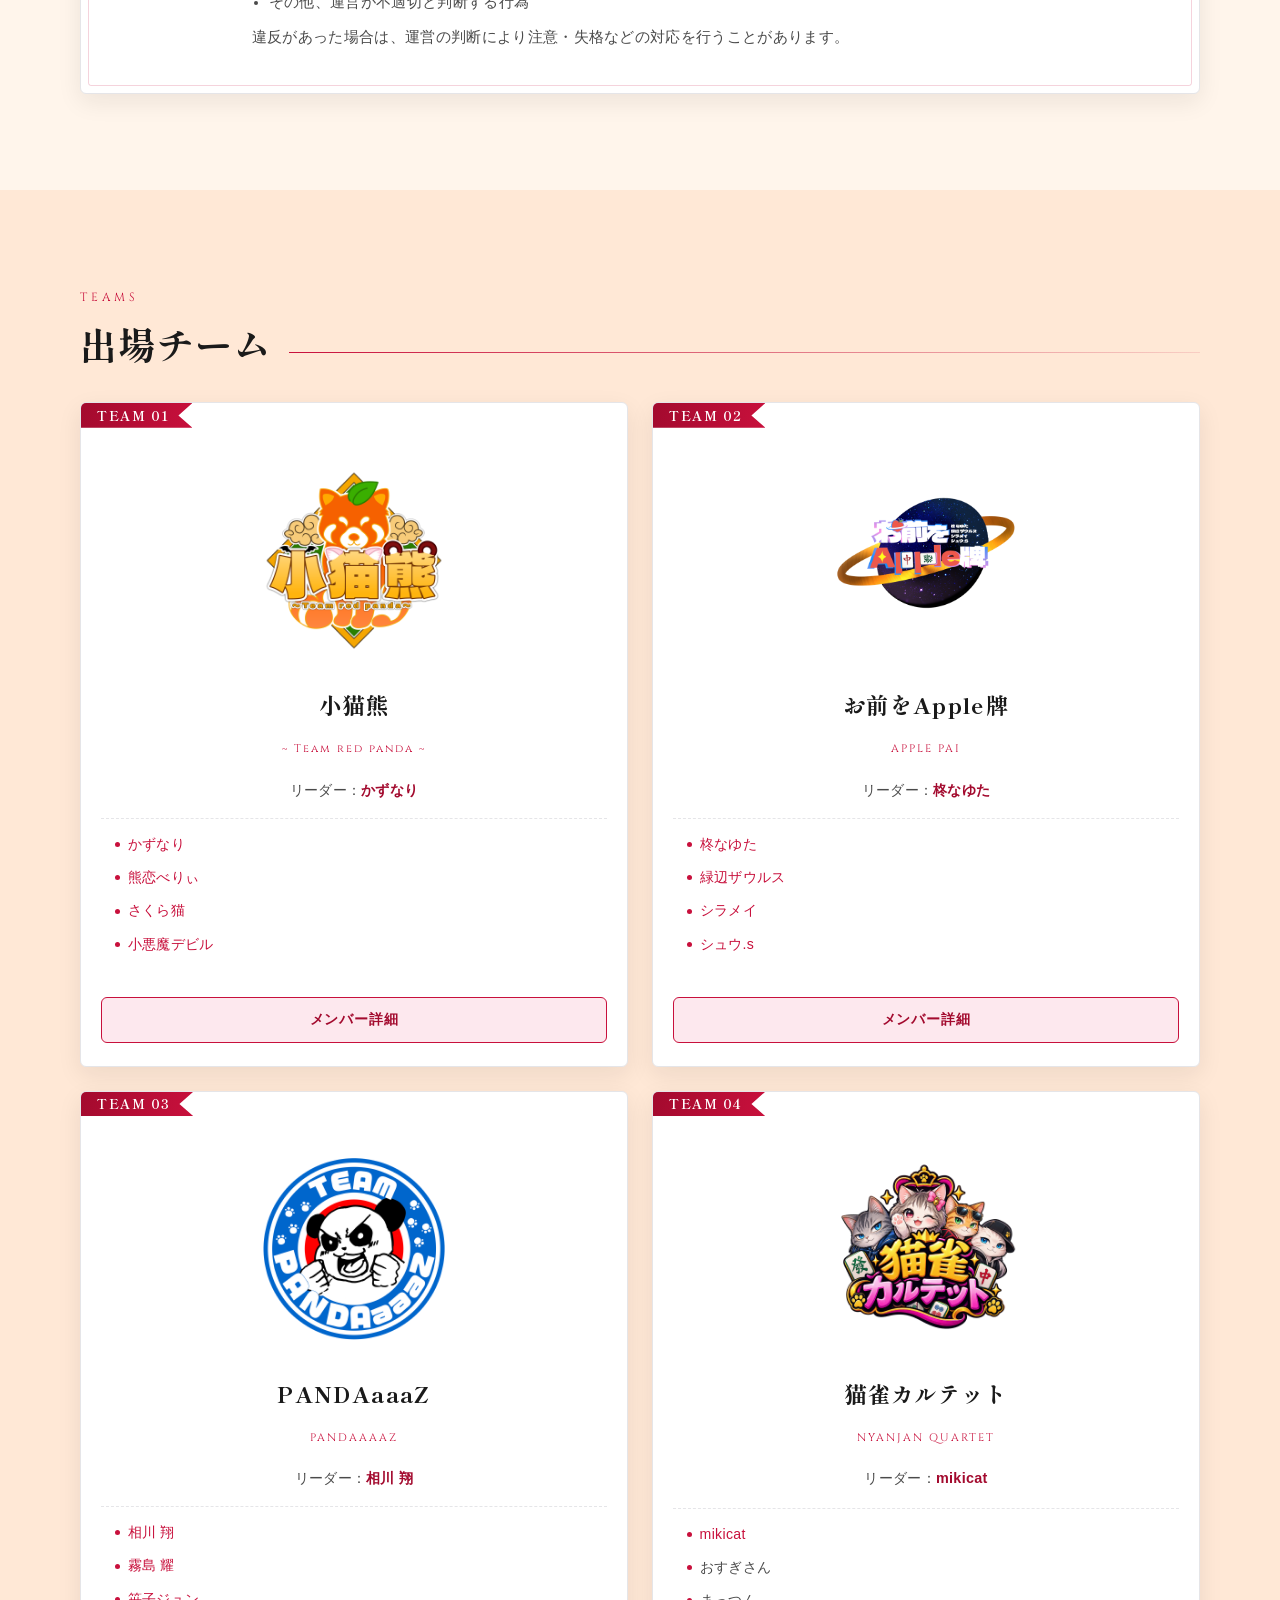
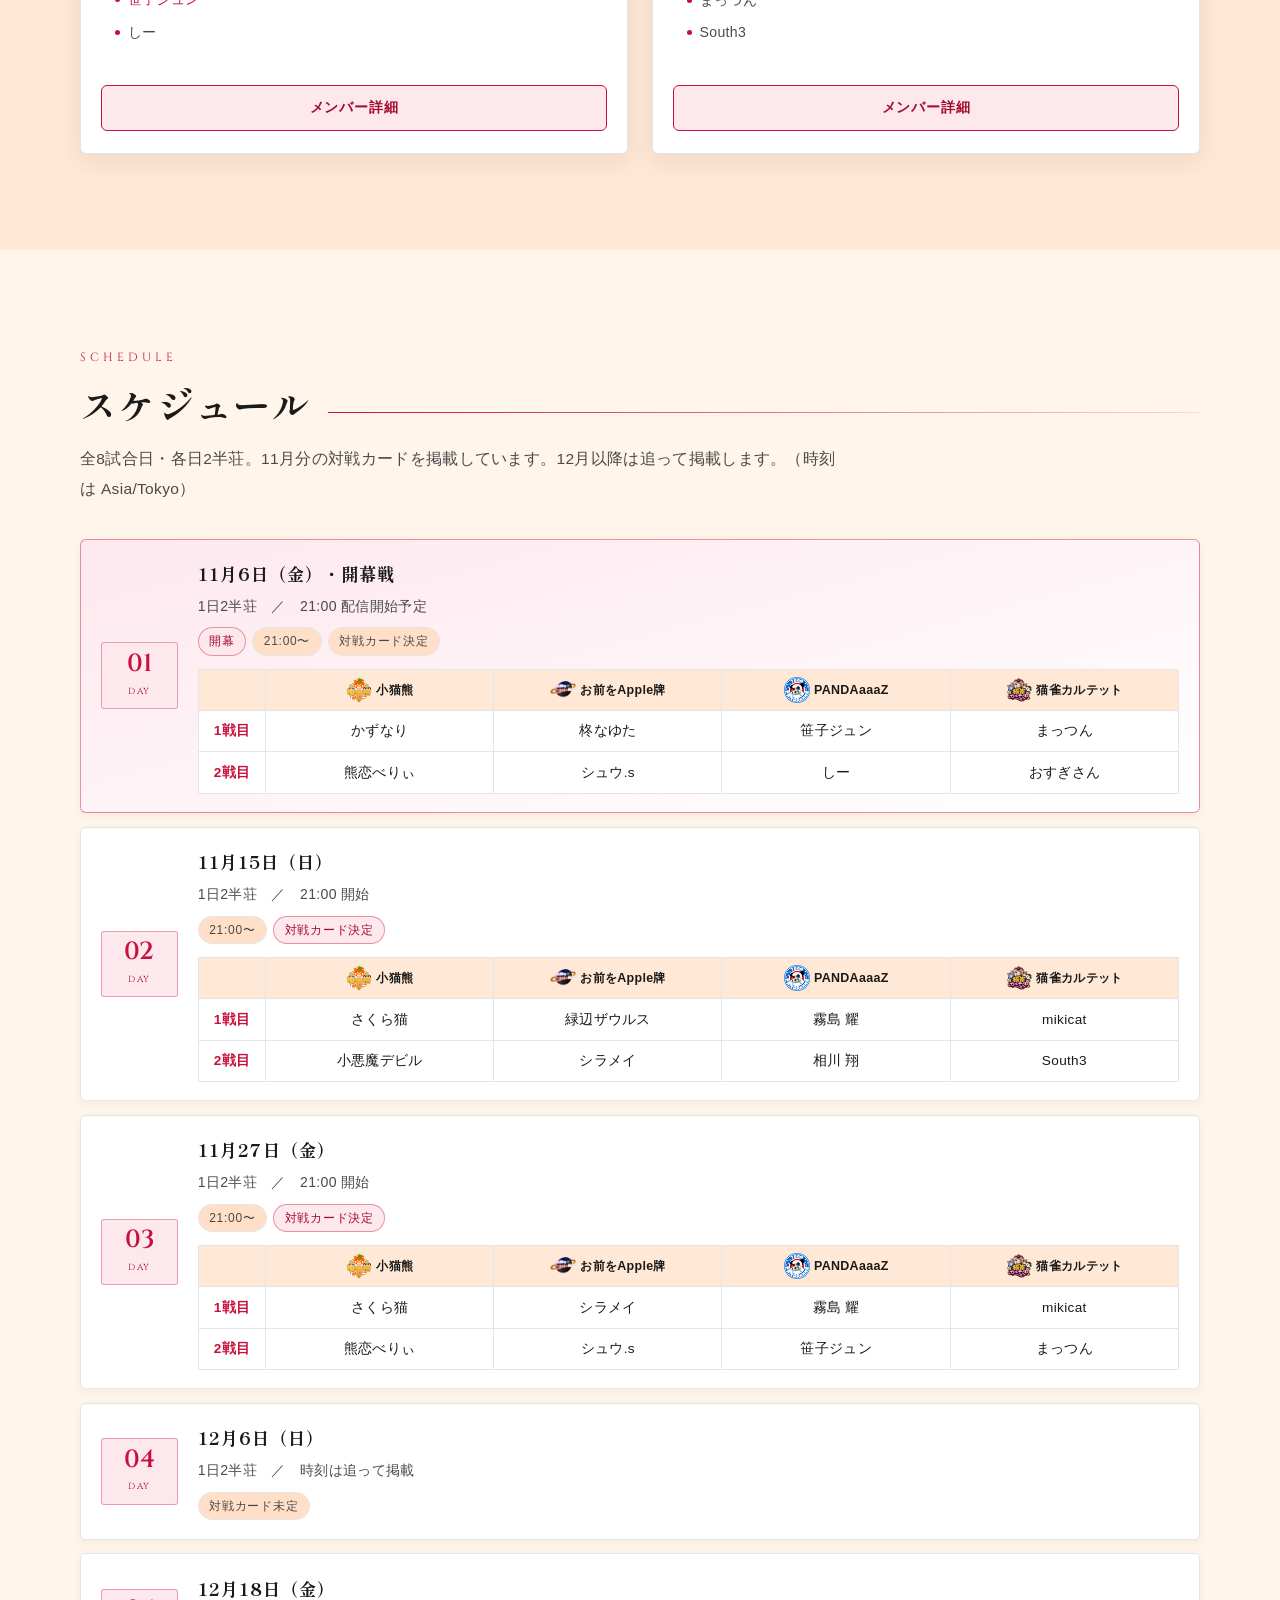
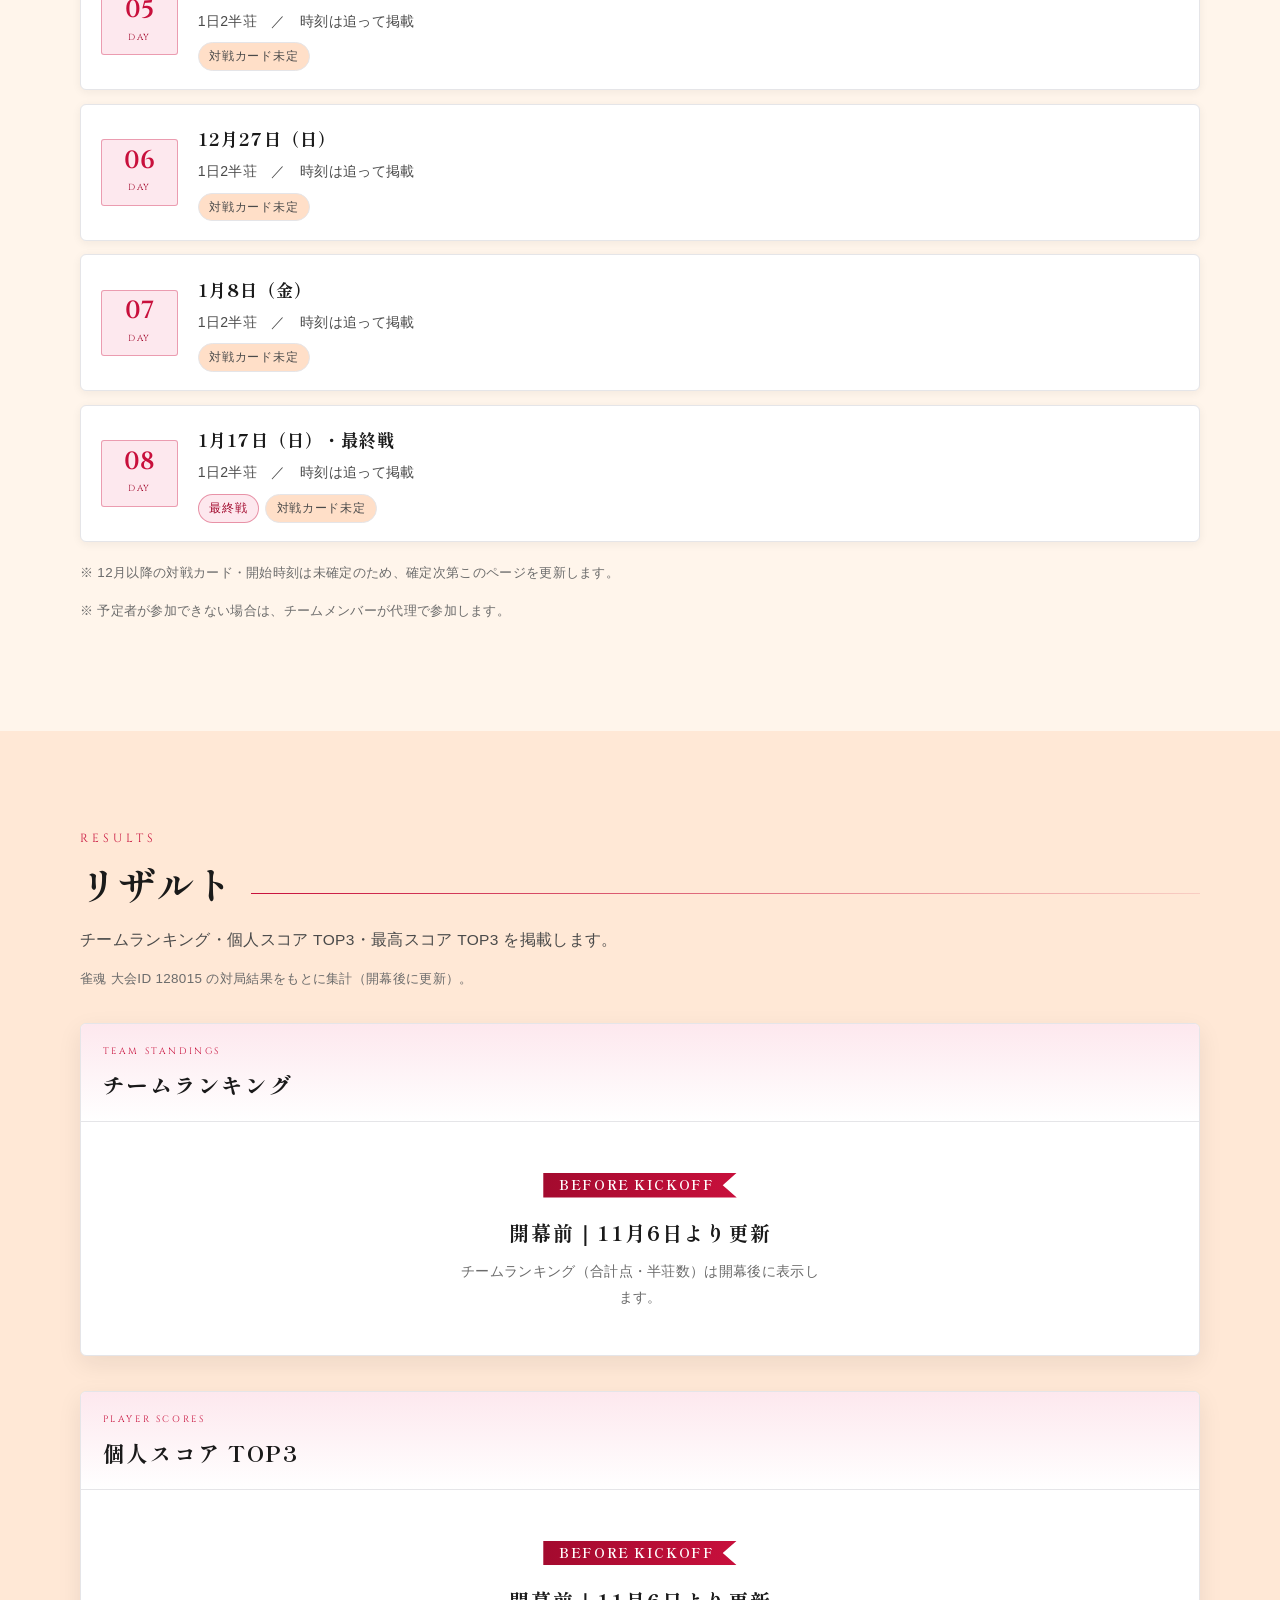
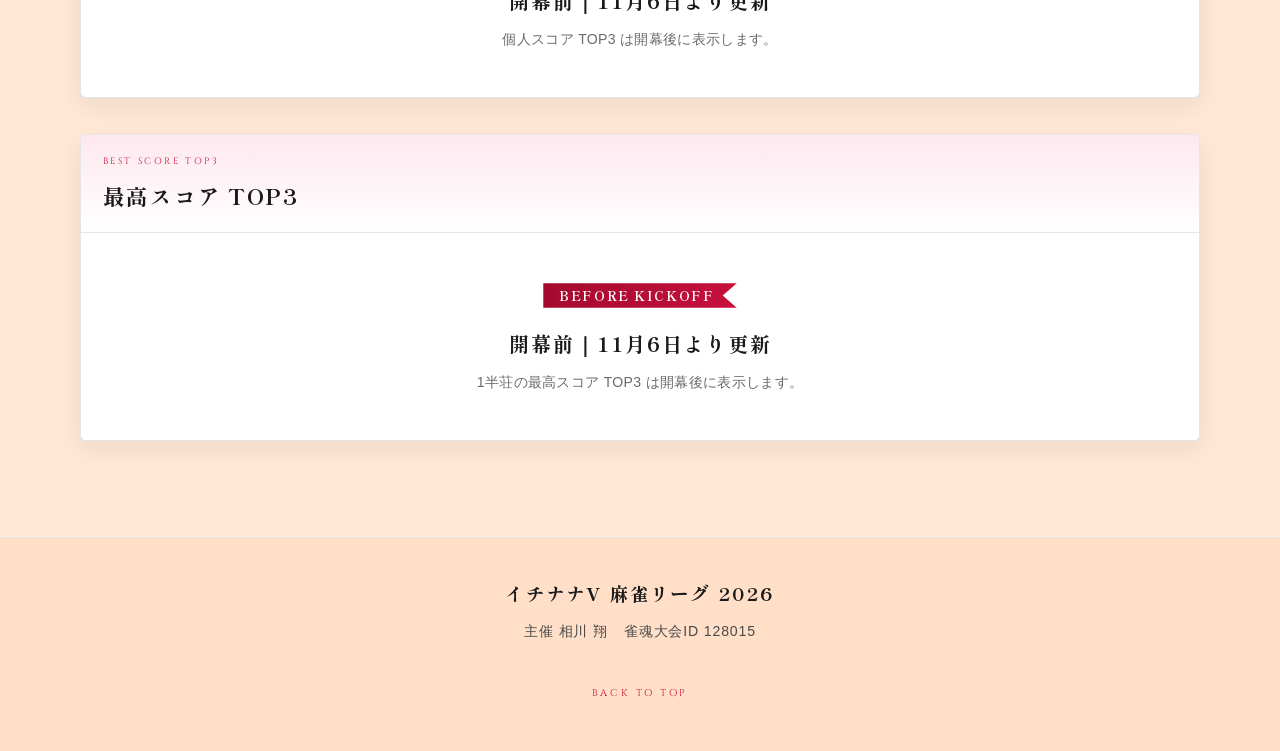
==== commit c935c4c4: "視聴者へのお願いを追加" ====
--- a/index.html
+++ b/index.html
@@ -118,6 +118,7 @@
             <p>本リーグは私設リーグであり、ガチの競技麻雀というよりも、初心者・中級者の方が集まって麻雀の楽しさや面白さを広げることを目的としております。</p>
             <p>リーダーは17LIVEのVライバー。試合は雀魂アプリ内のリーグ戦の卓で行い、17LIVEで配信しながらチームメイト・リスナーと盛り上げます。</p>
             <p>隔週1日・1日2半荘のペースで全8試合日（計16半荘）。約2ヶ月かけて順位を競う招待制チームリーグです。</p>
+            <p>視聴者の皆さまへ：本リーグは初心者・中級者が集まったリーグのため、参加者への打牌批判や煽り行為はご遠慮いただきますようお願いいたします。温かい応援をよろしくお願いします！</p>
           </div>
 
           <div class="about-stack">
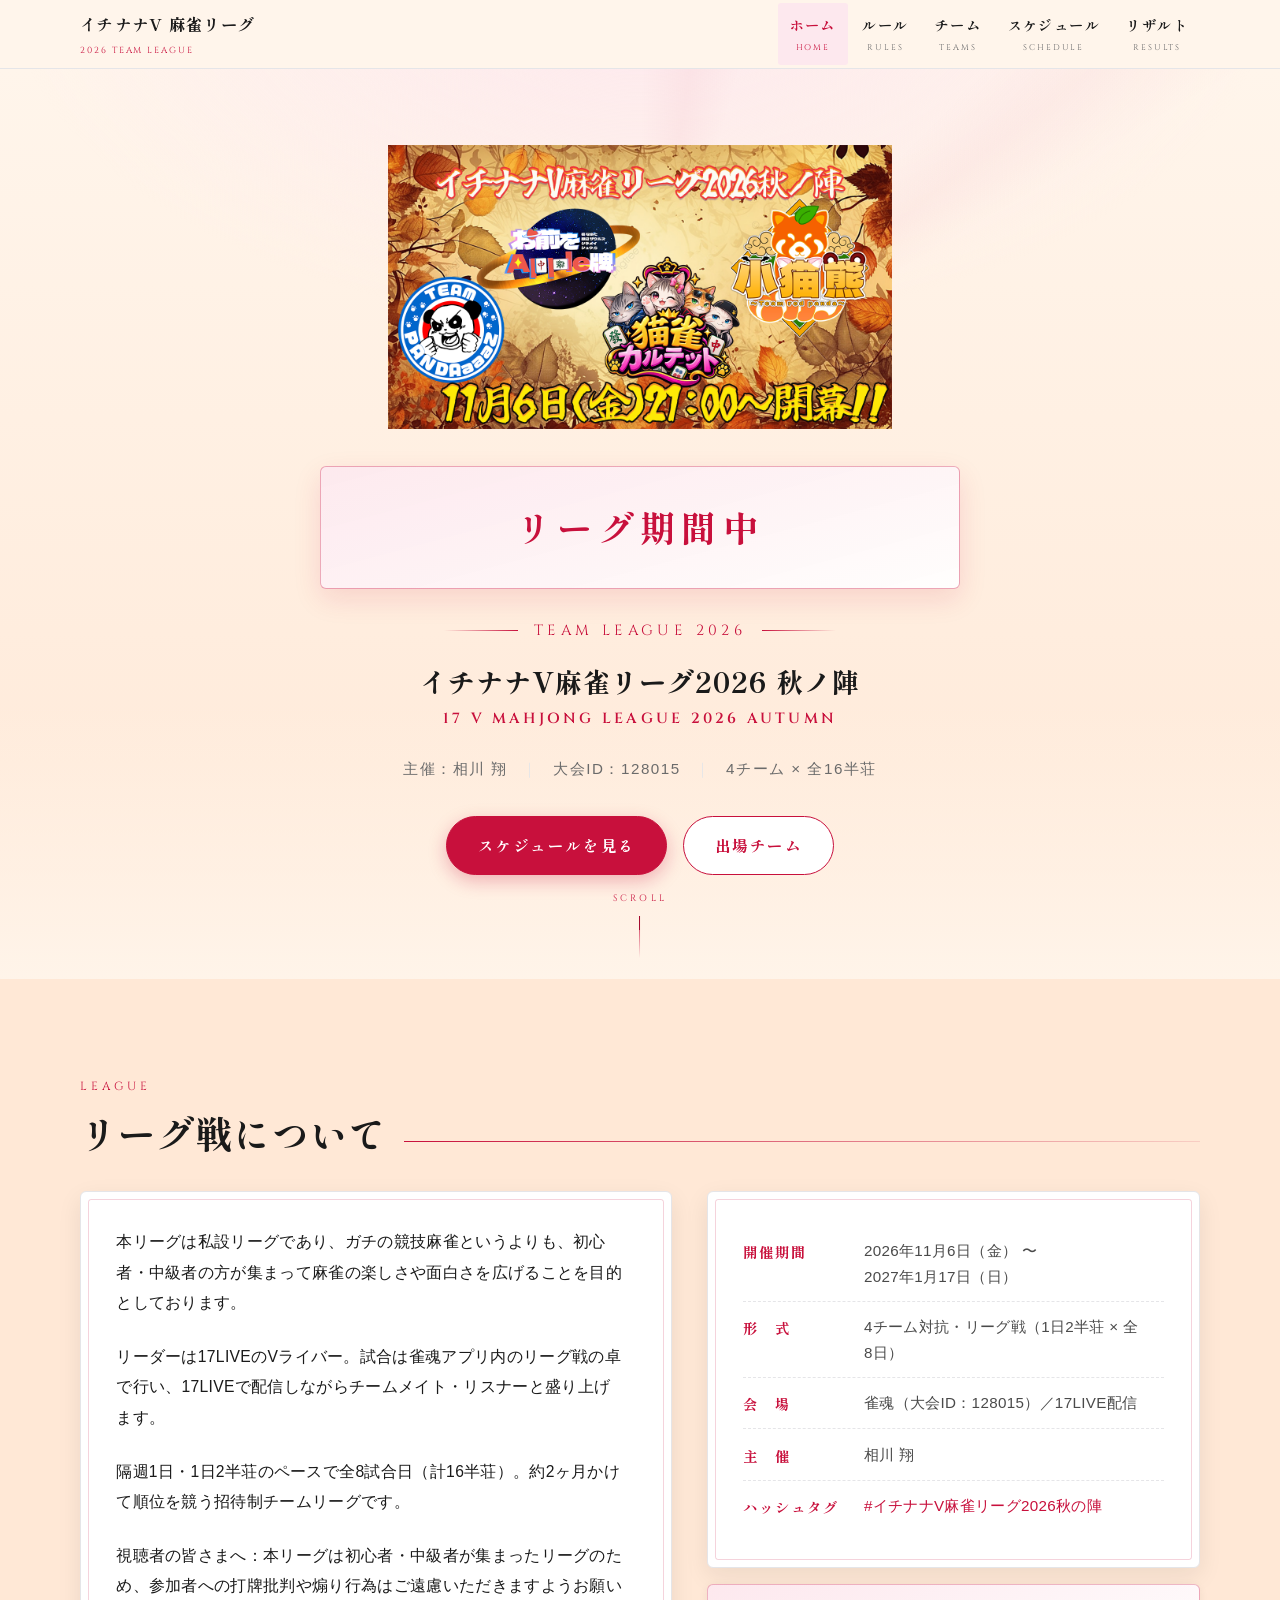
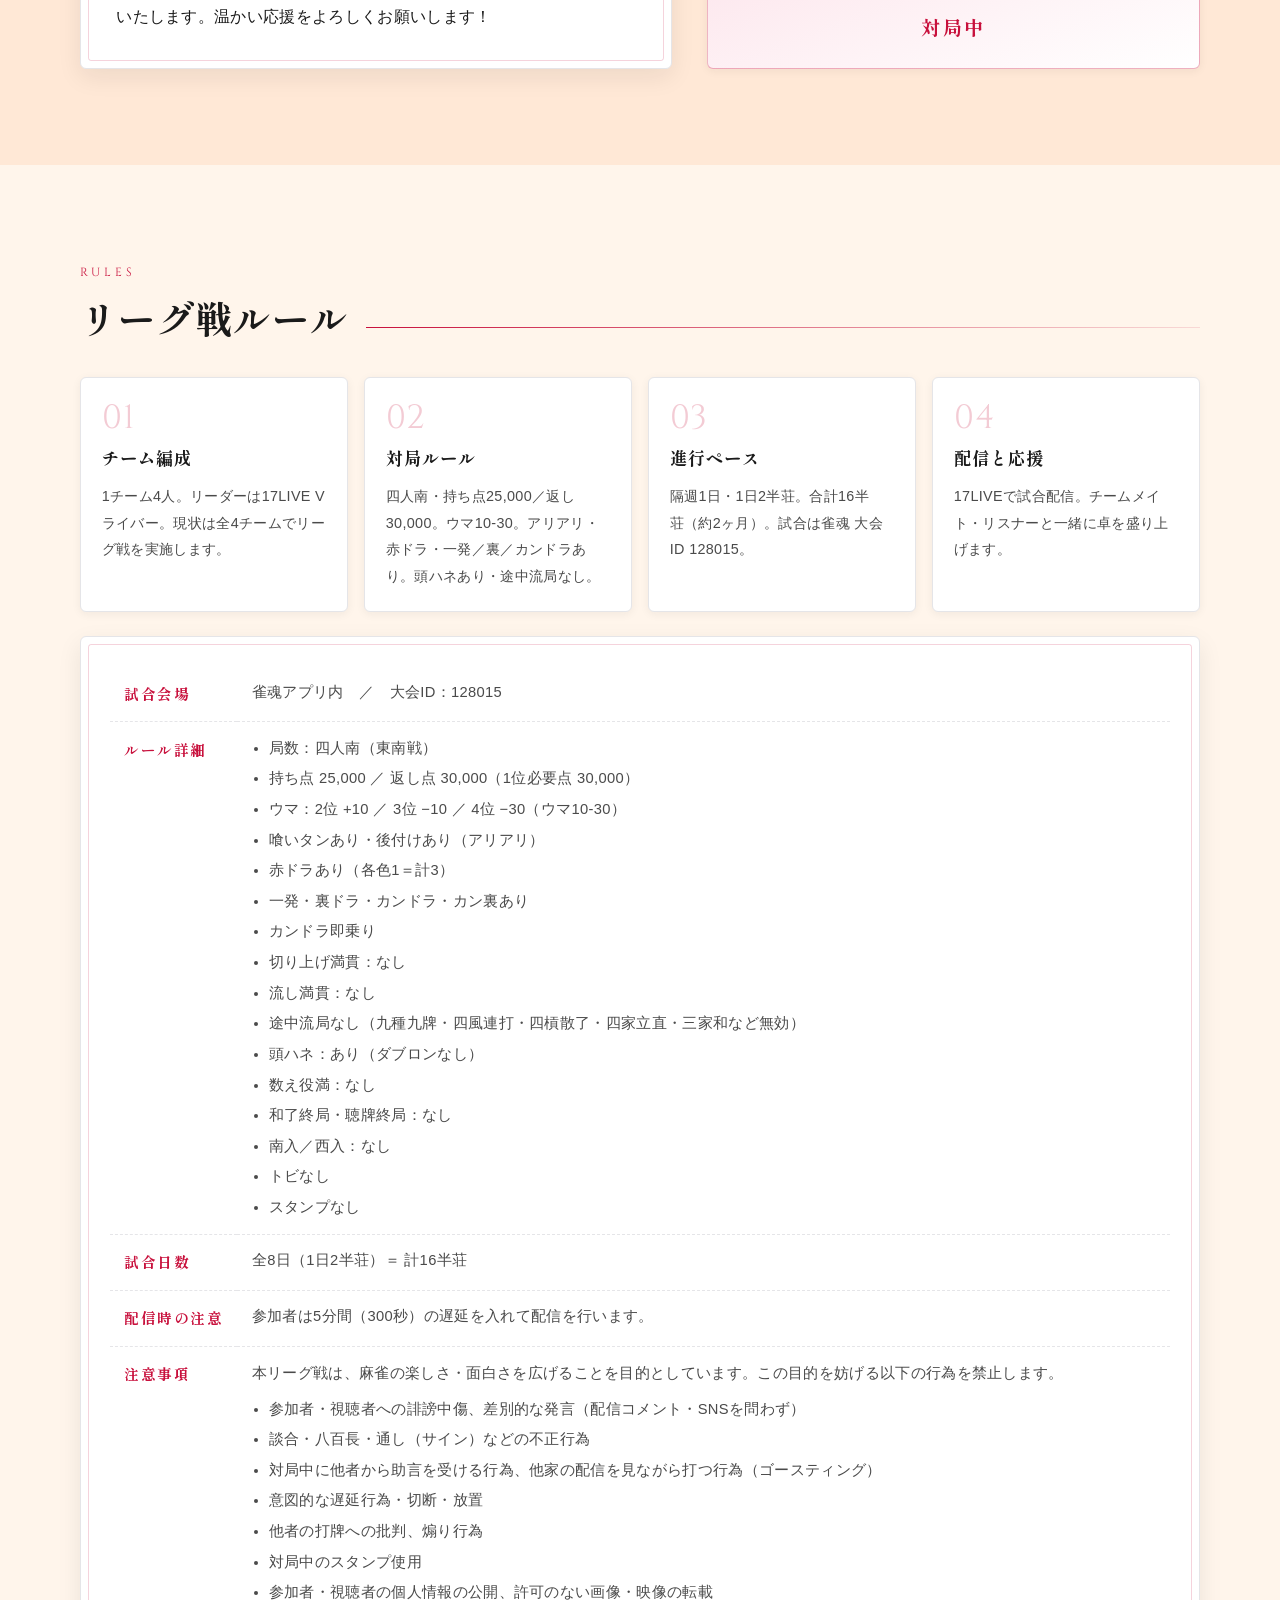
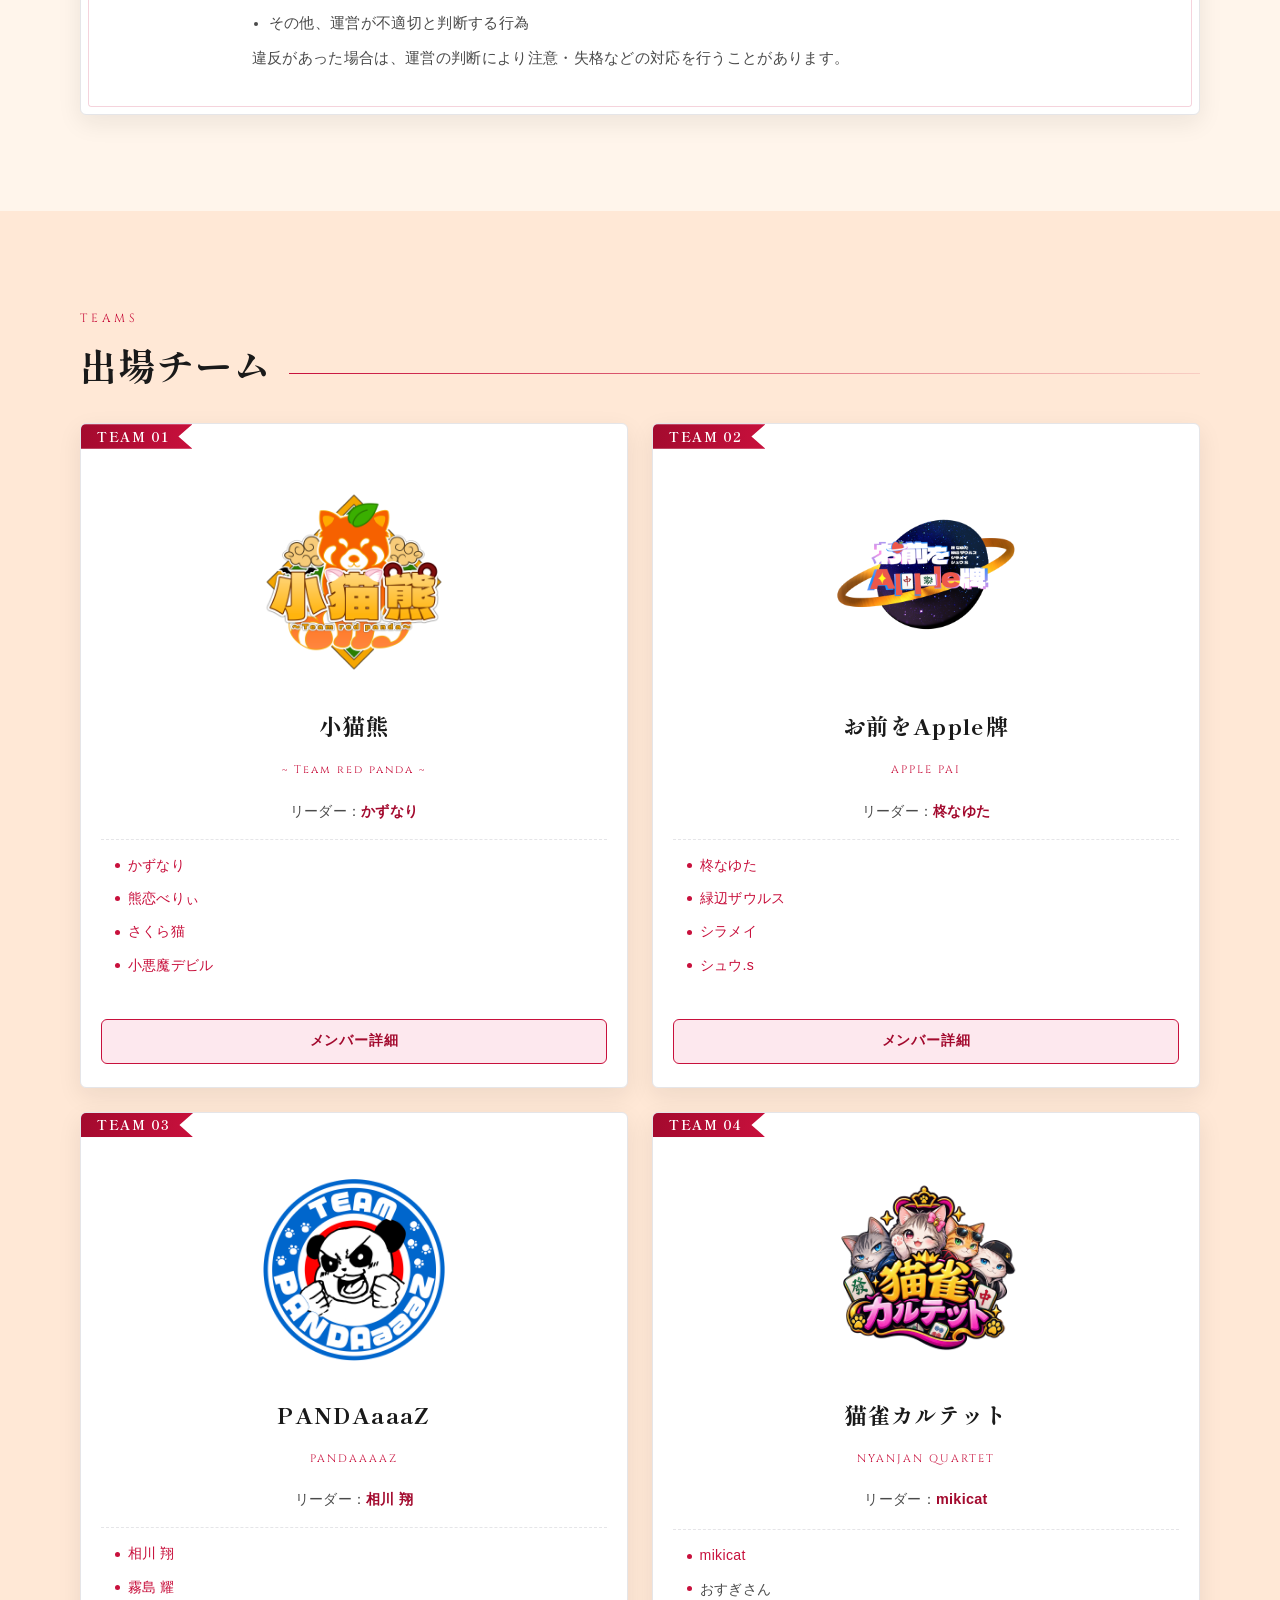
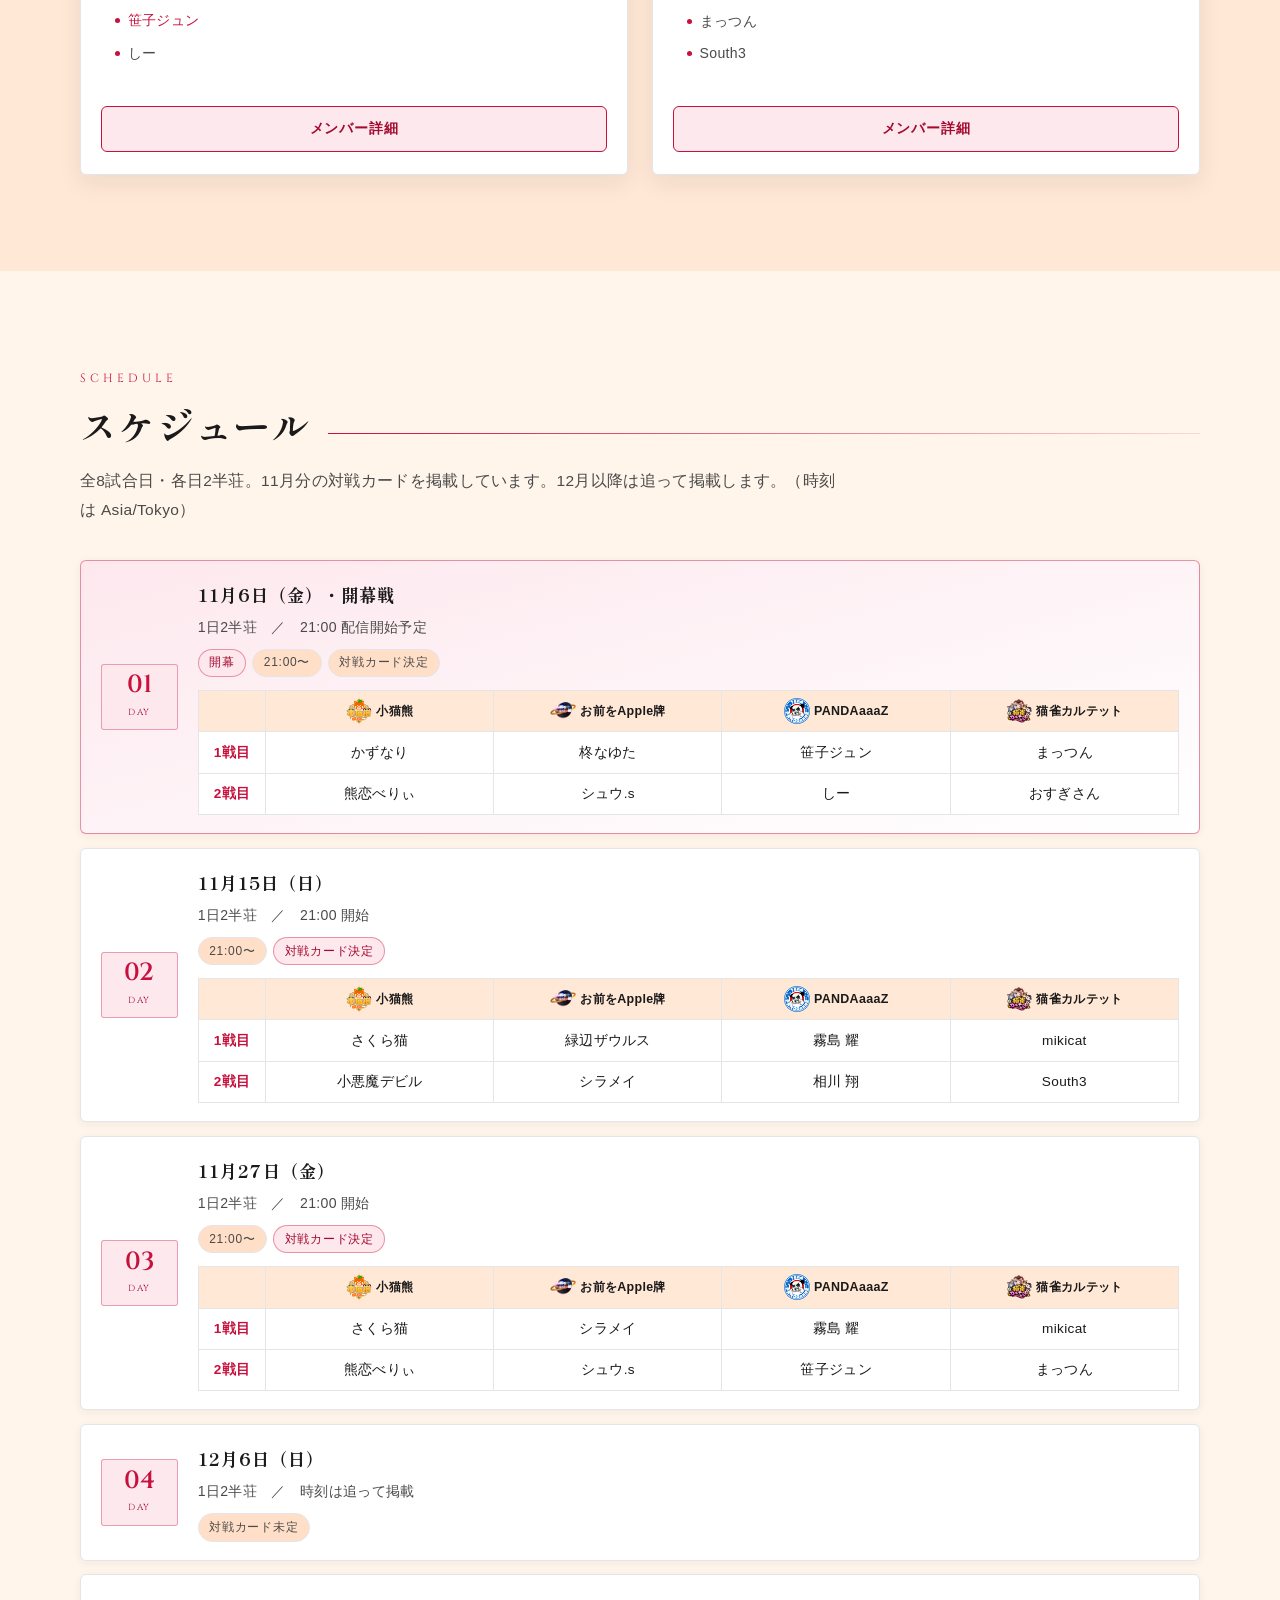
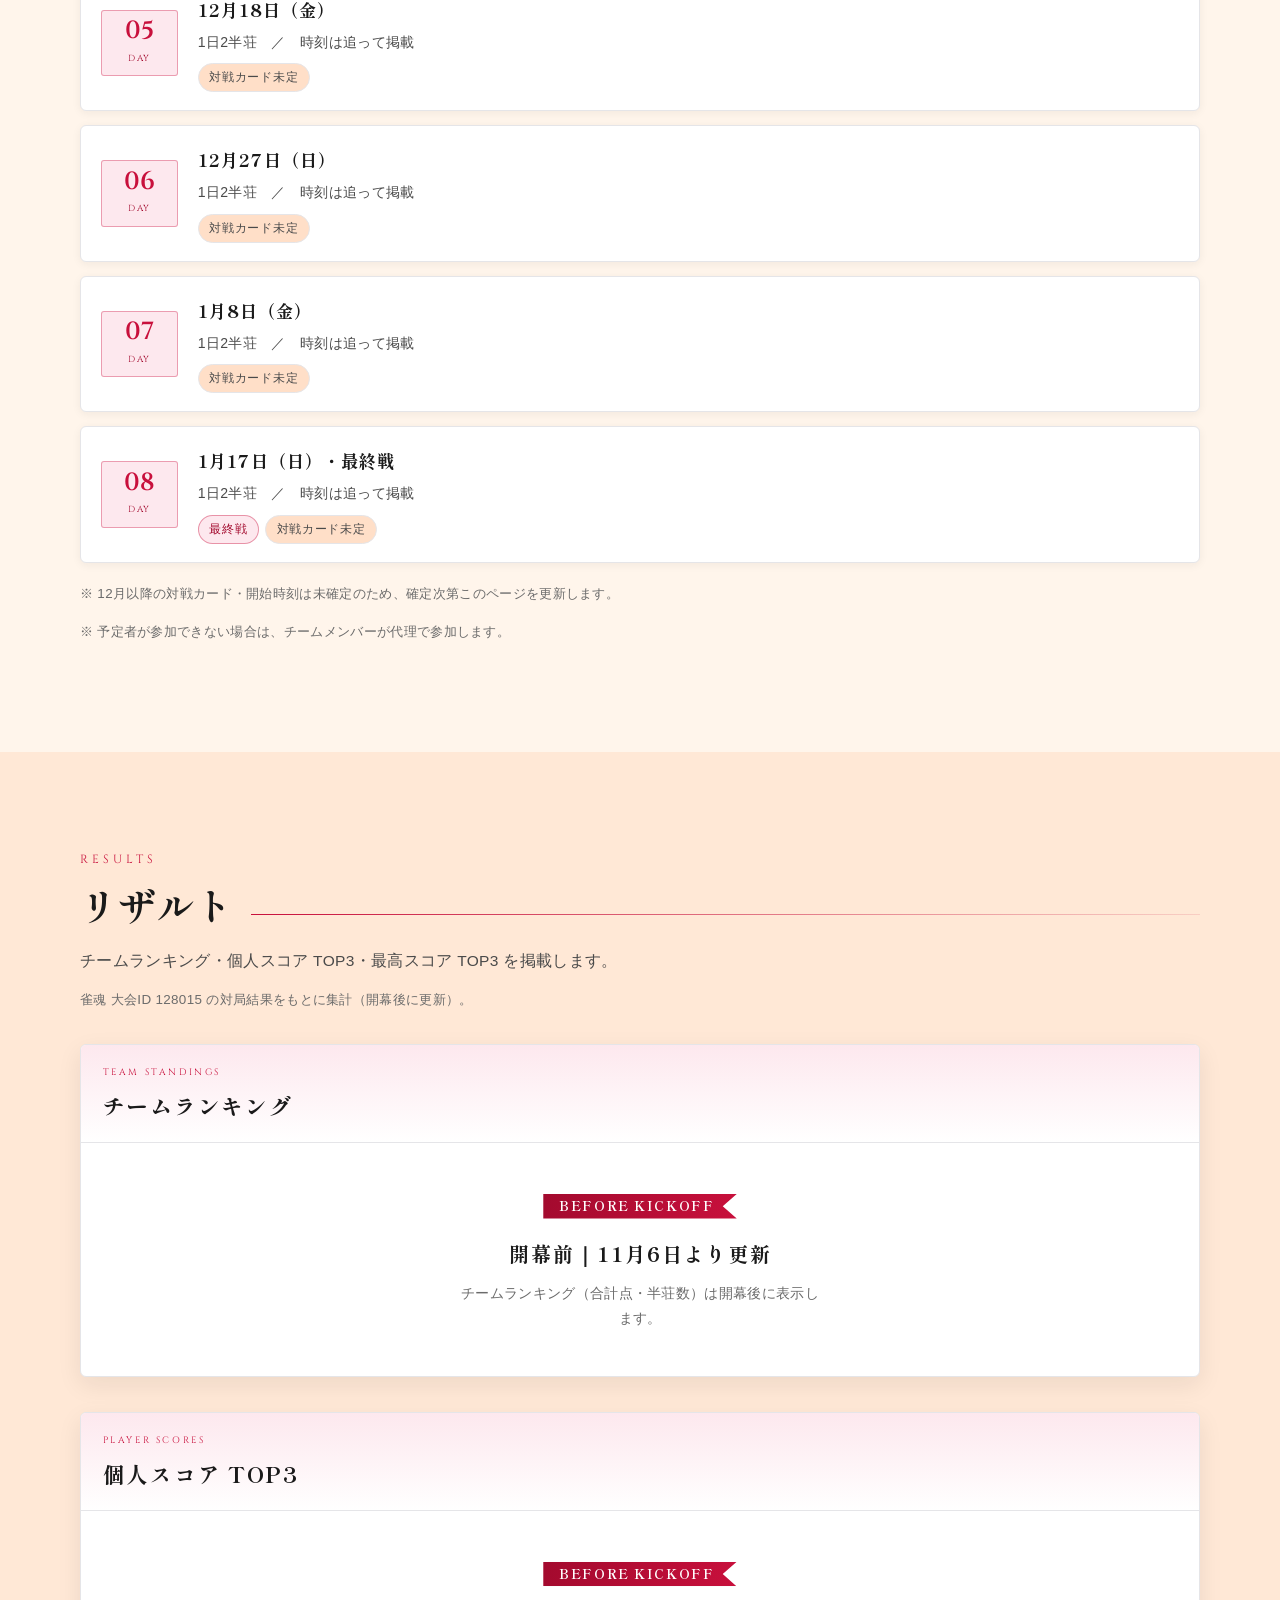
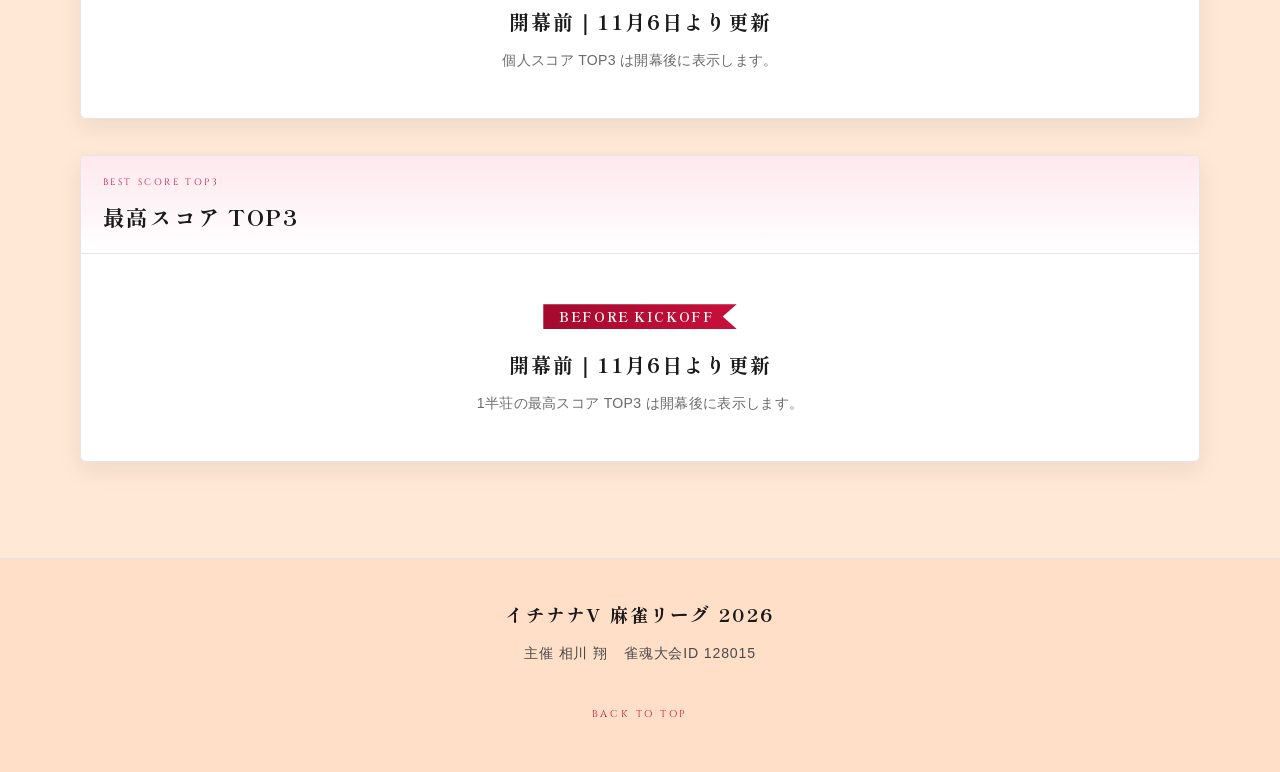
==== commit 9e3f7ad5: "ハッシュタグを追加" ====
--- a/index.html
+++ b/index.html
@@ -139,6 +139,10 @@
                 <div>
                   <dt>主　催</dt>
                   <dd>相川 翔</dd>
+                </div>
+                <div>
+                  <dt>ハッシュタグ</dt>
+                  <dd><a href="https://x.com/hashtag/%E3%82%A4%E3%83%81%E3%83%8A%E3%83%8AV%E9%BA%BB%E9%9B%80%E3%83%AA%E3%83%BC%E3%82%B02026%E7%A7%8B%E3%81%AE%E9%99%A3" target="_blank" rel="noopener noreferrer">#イチナナV麻雀リーグ2026秋の陣</a></dd>
                 </div>
               </dl>
             </div>
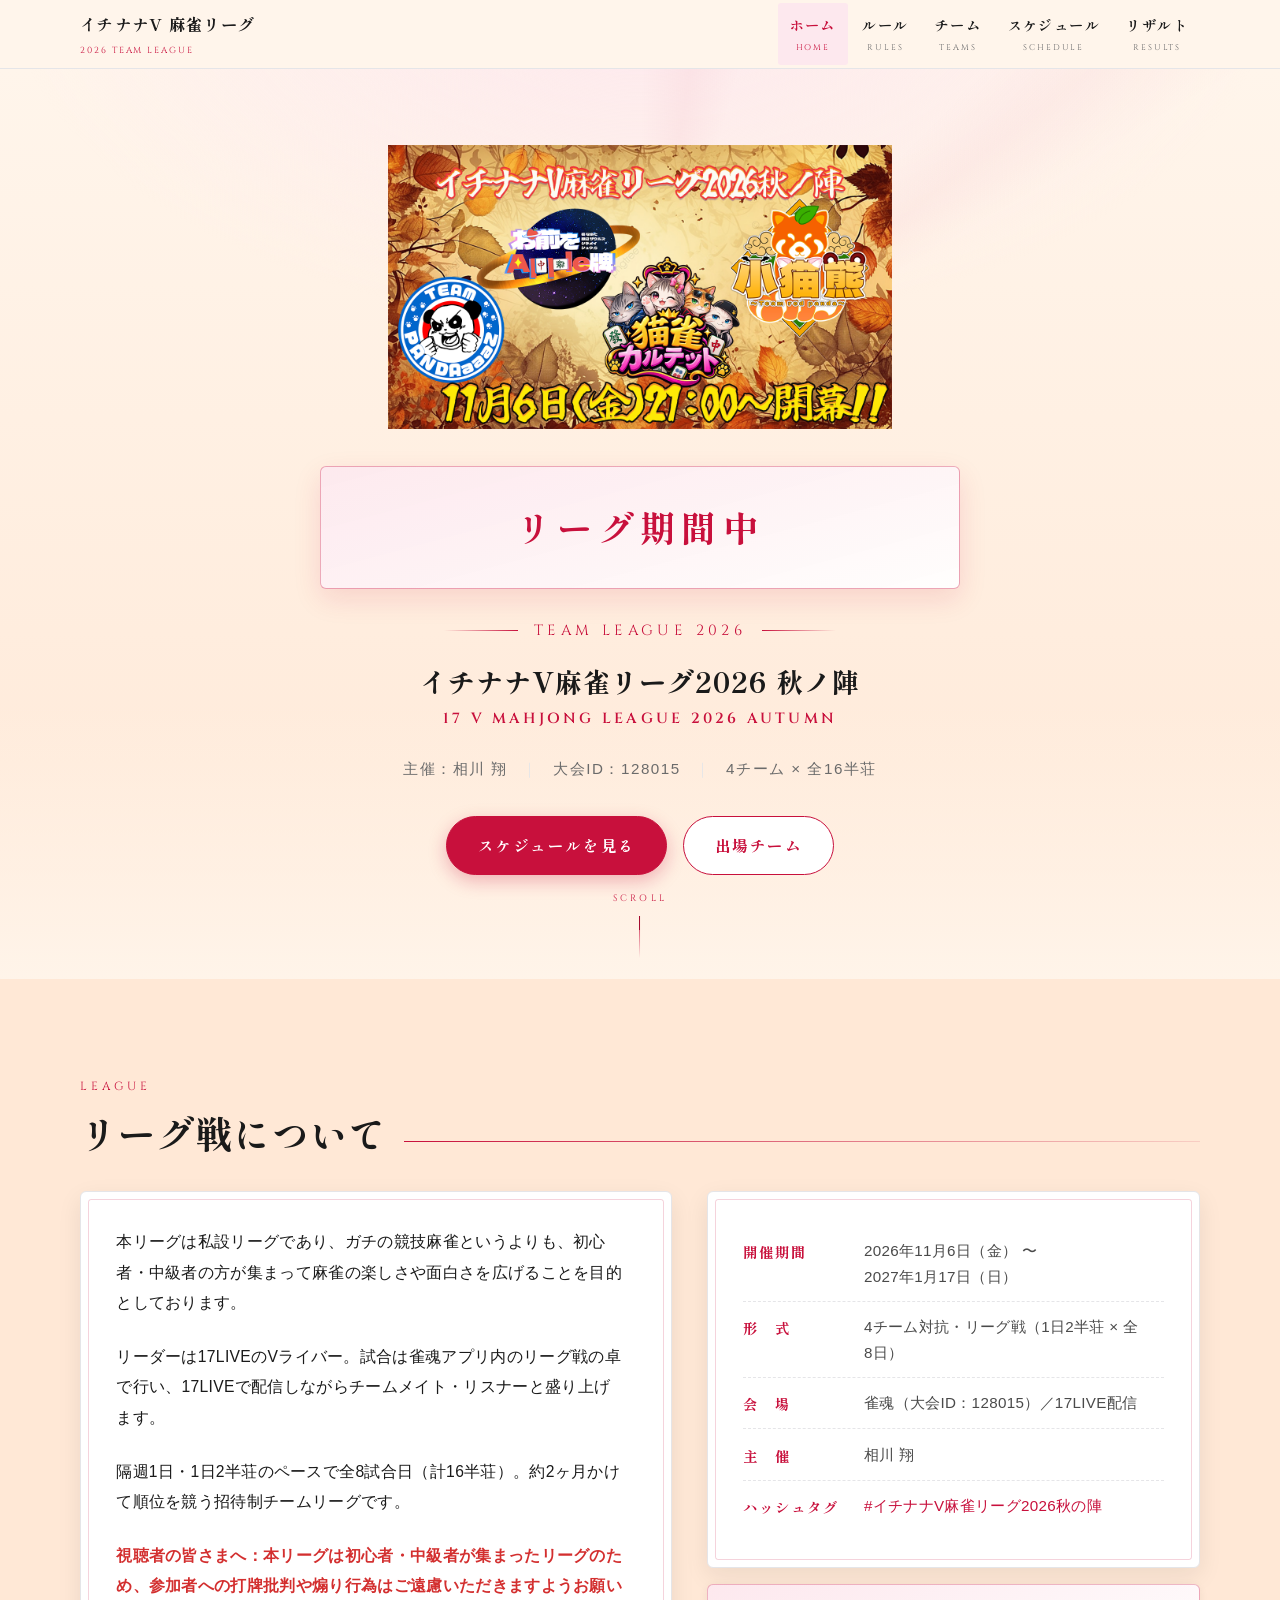
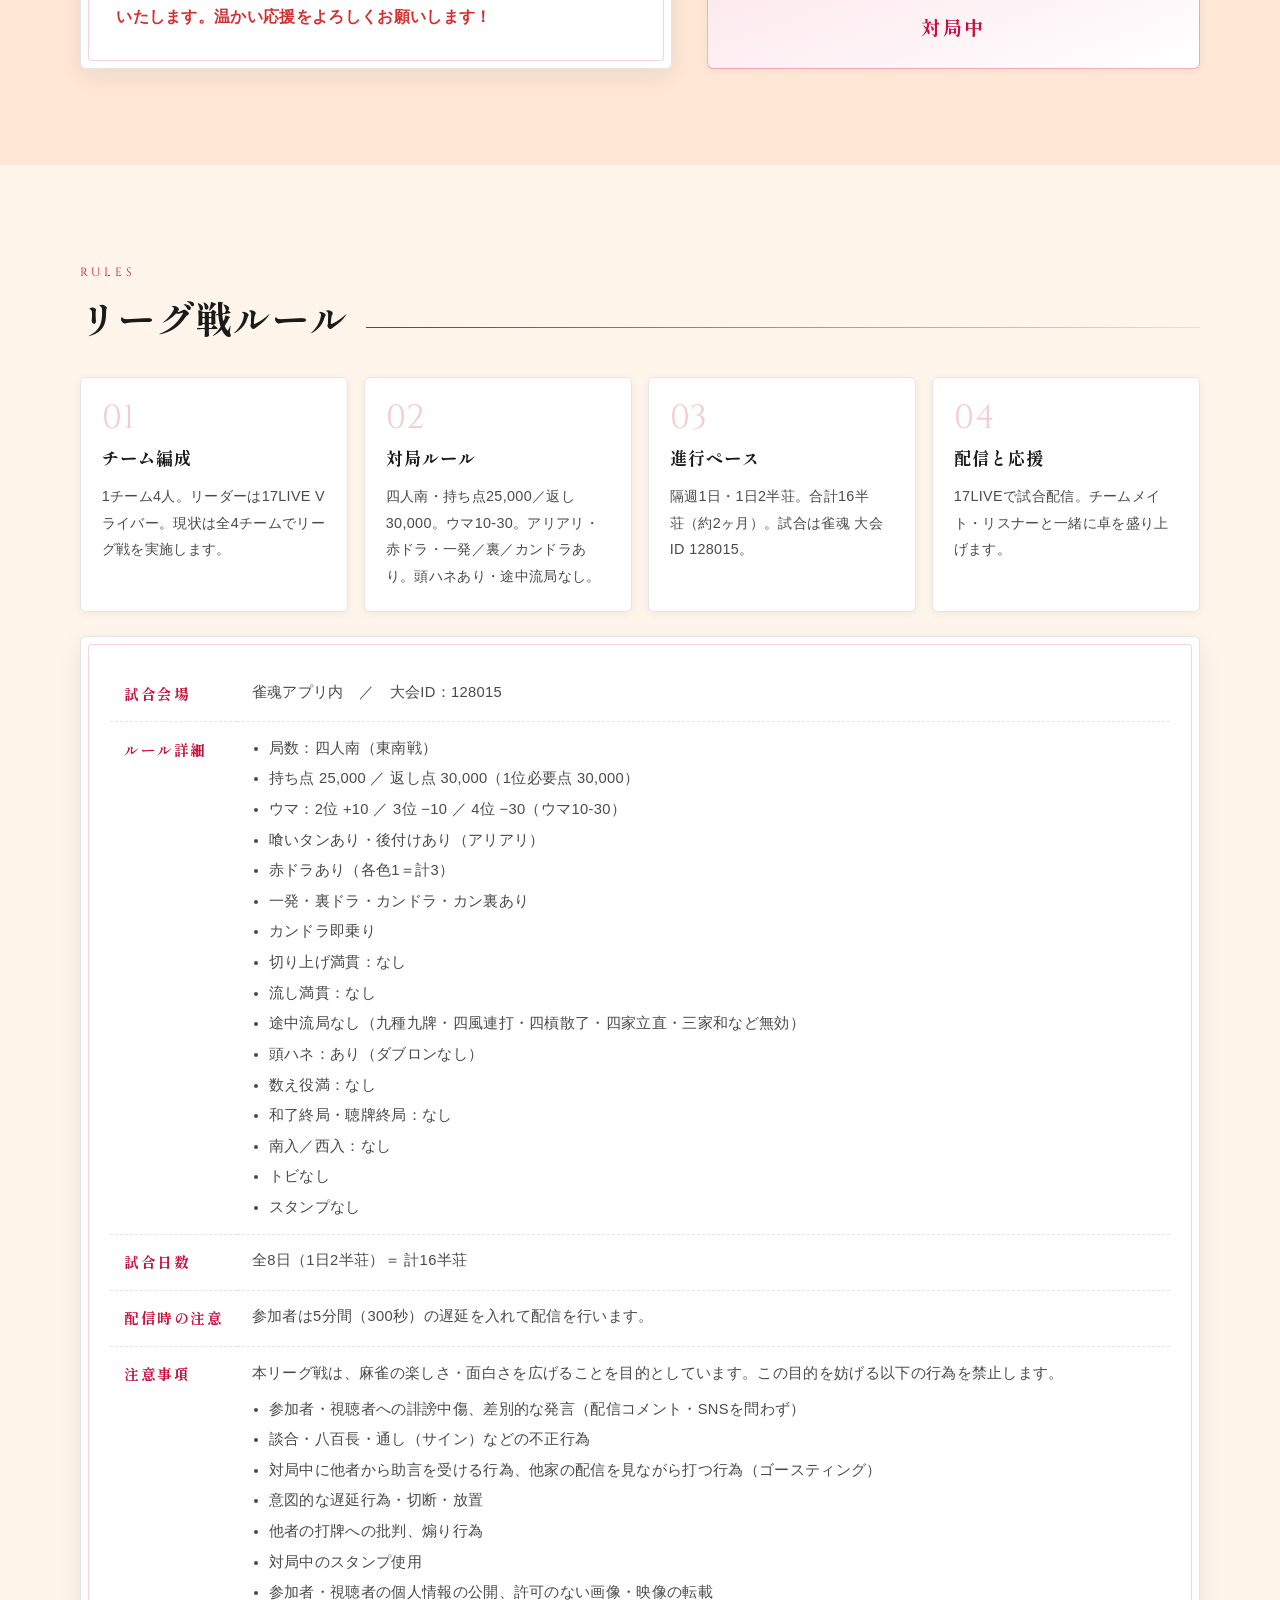
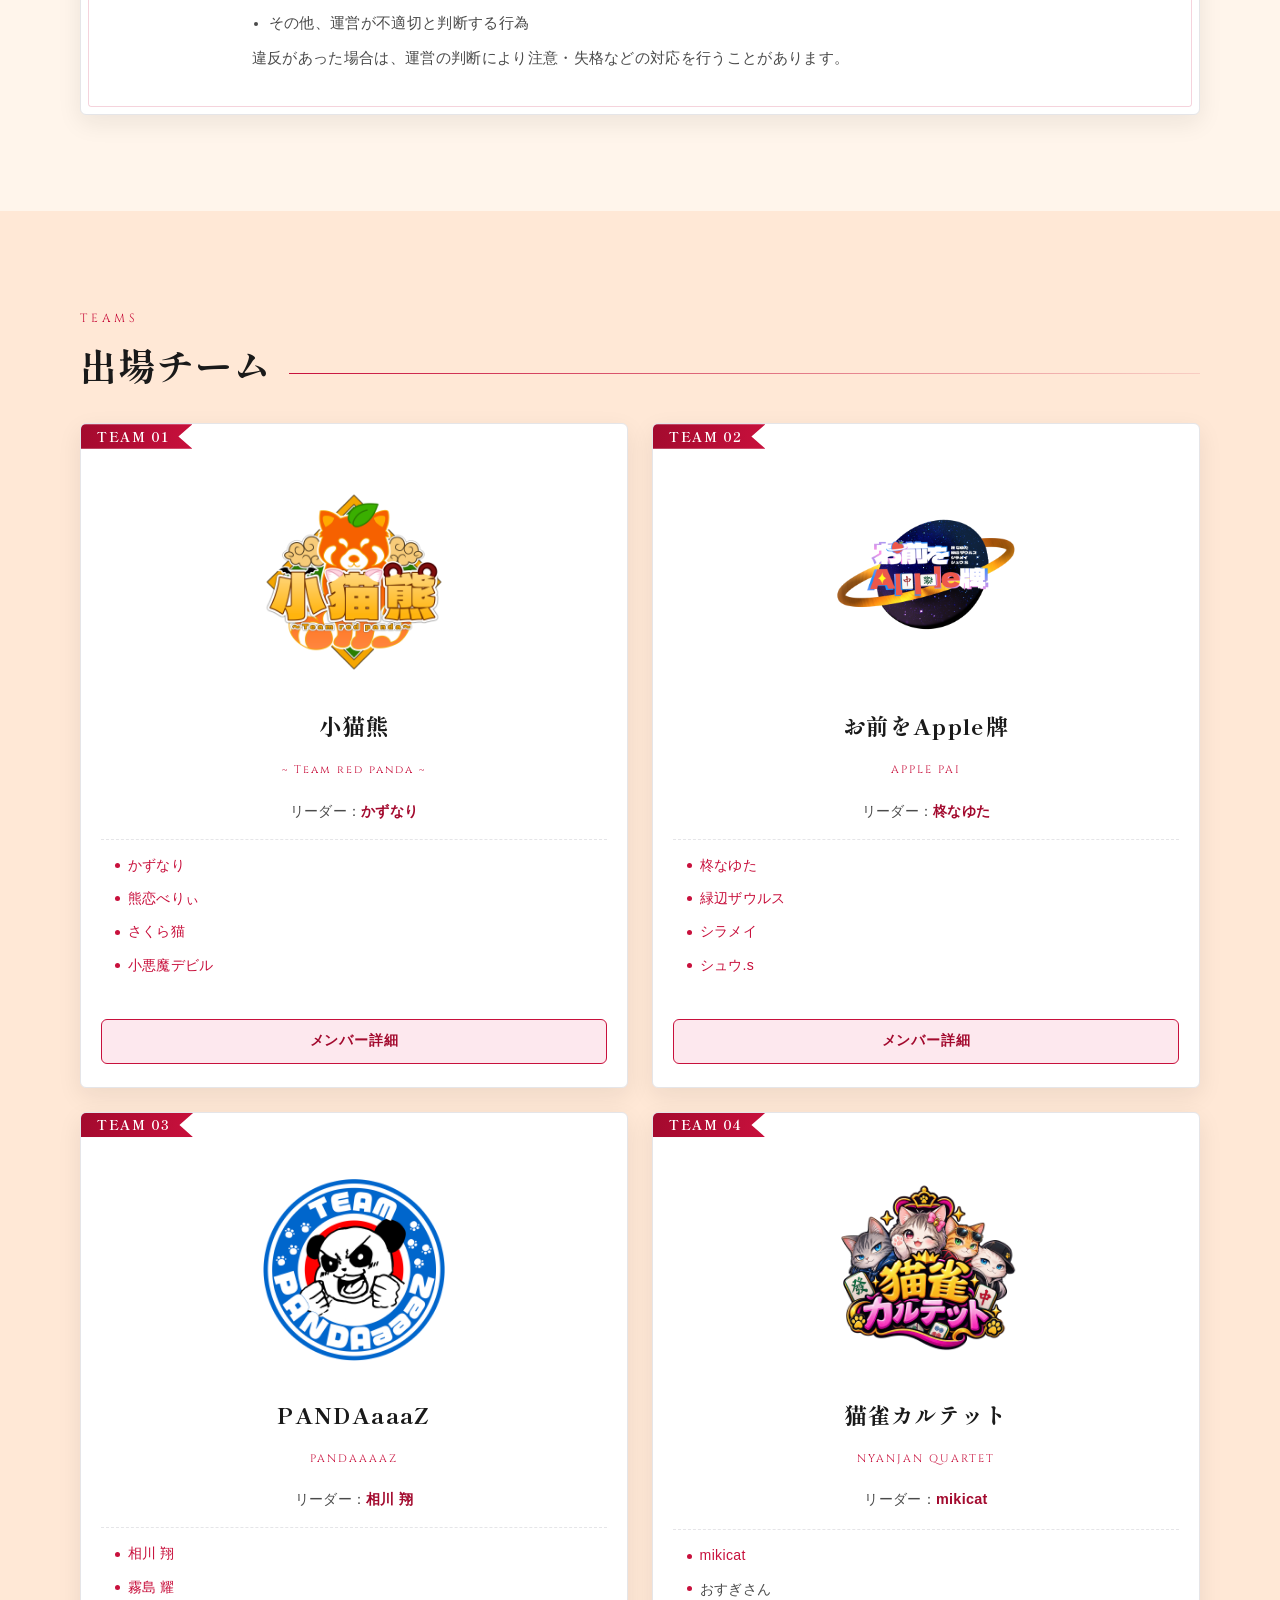
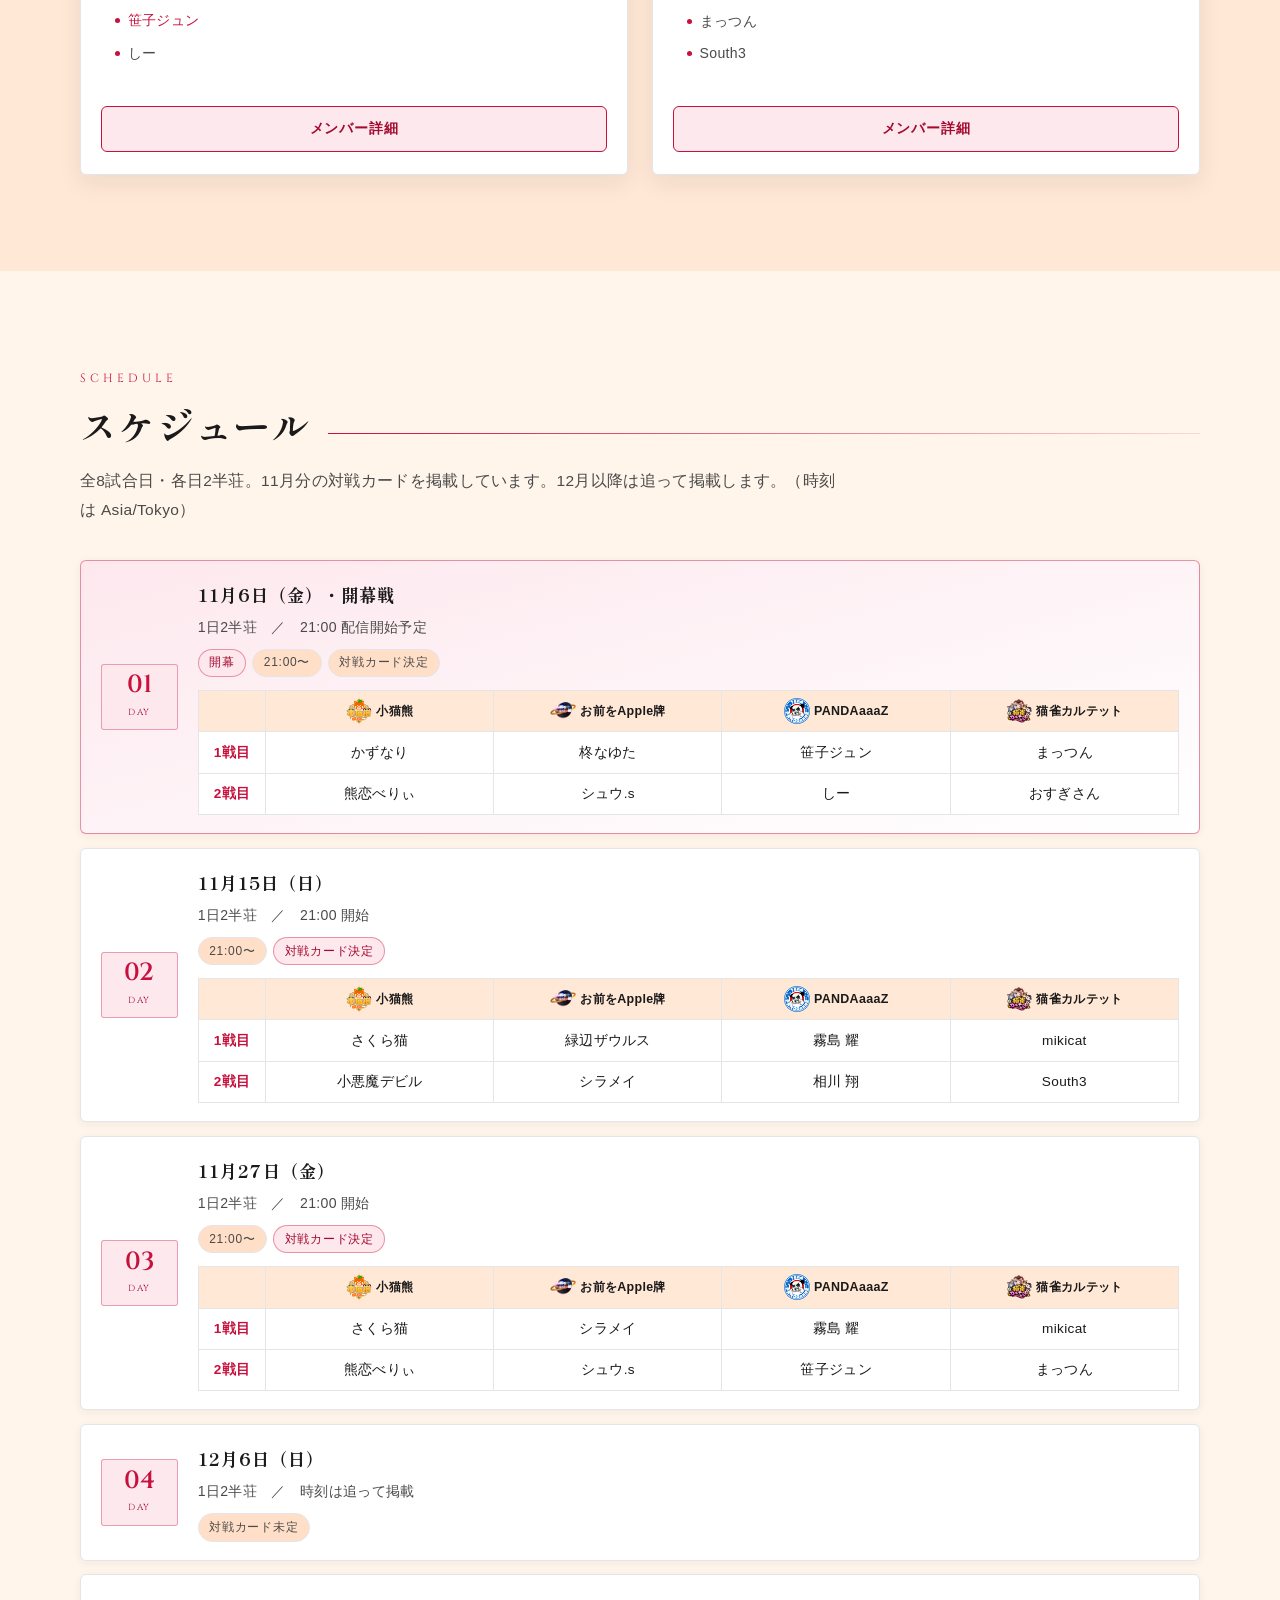
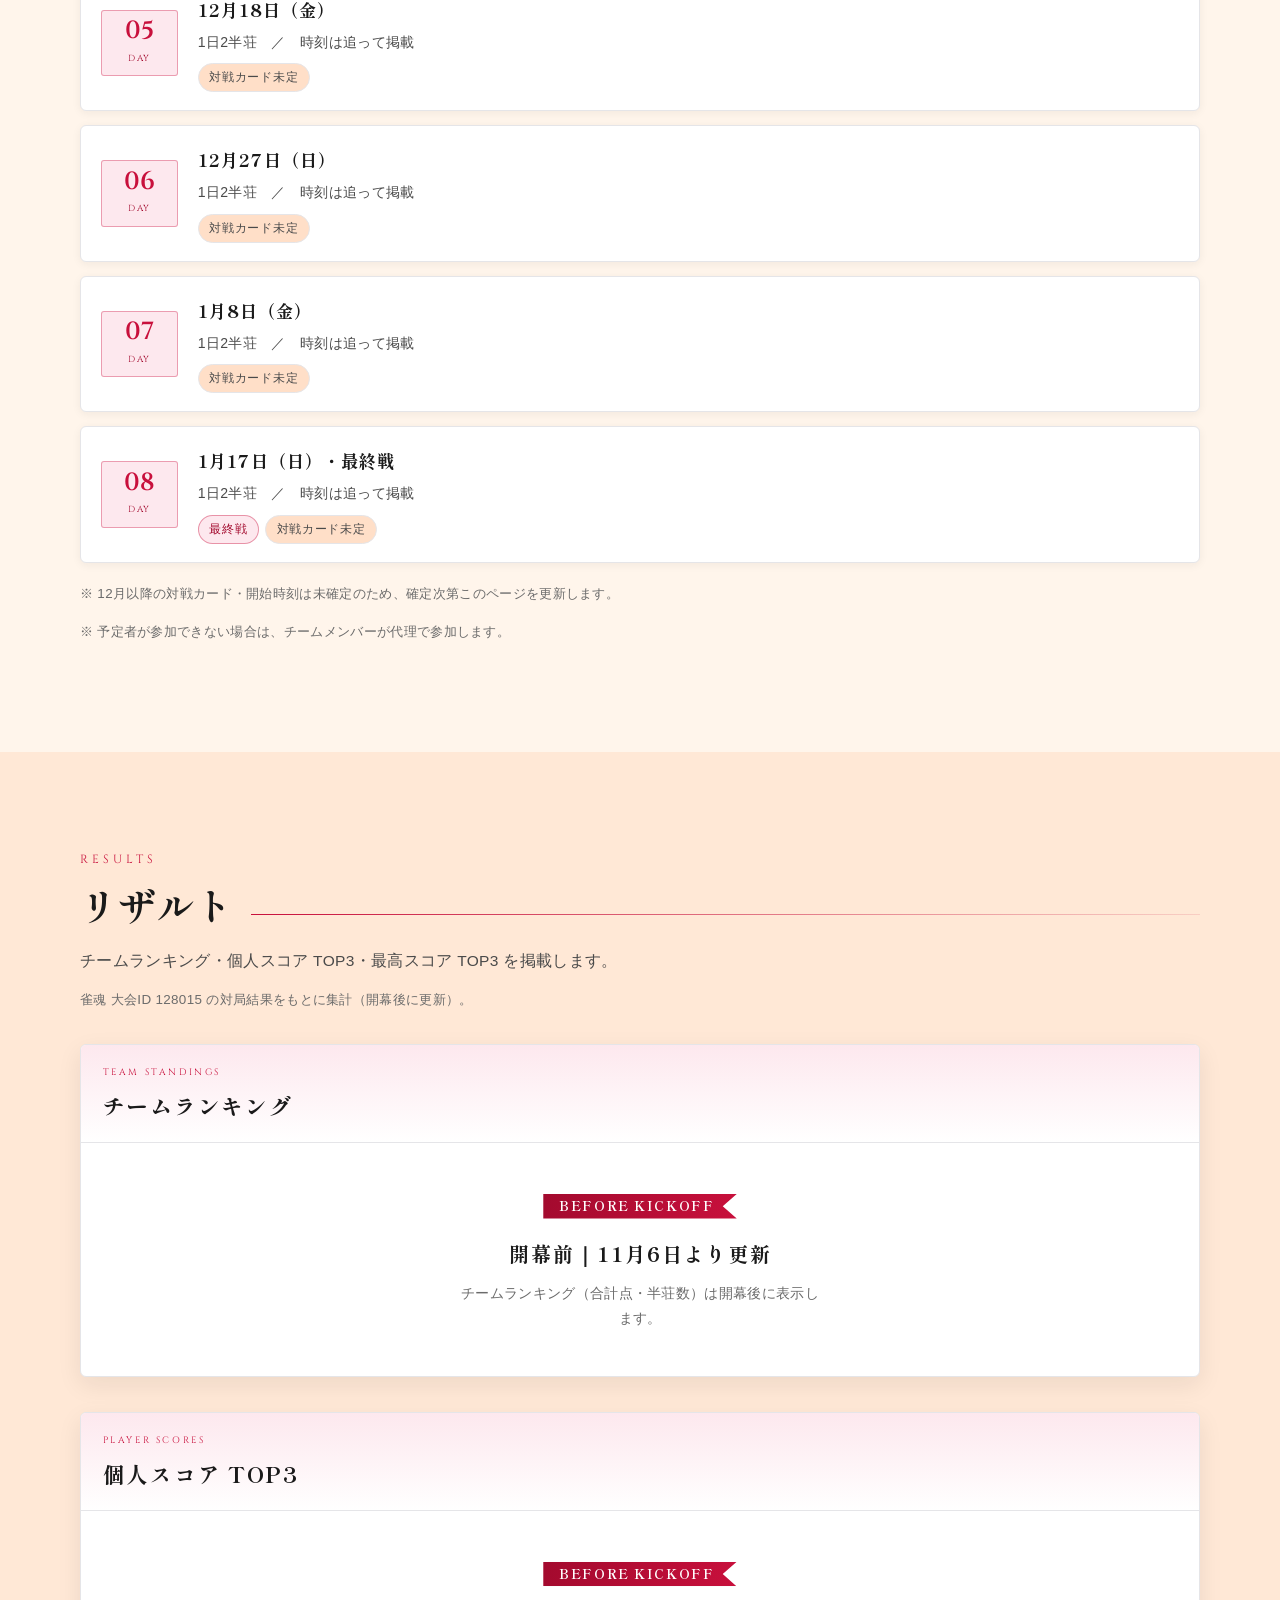
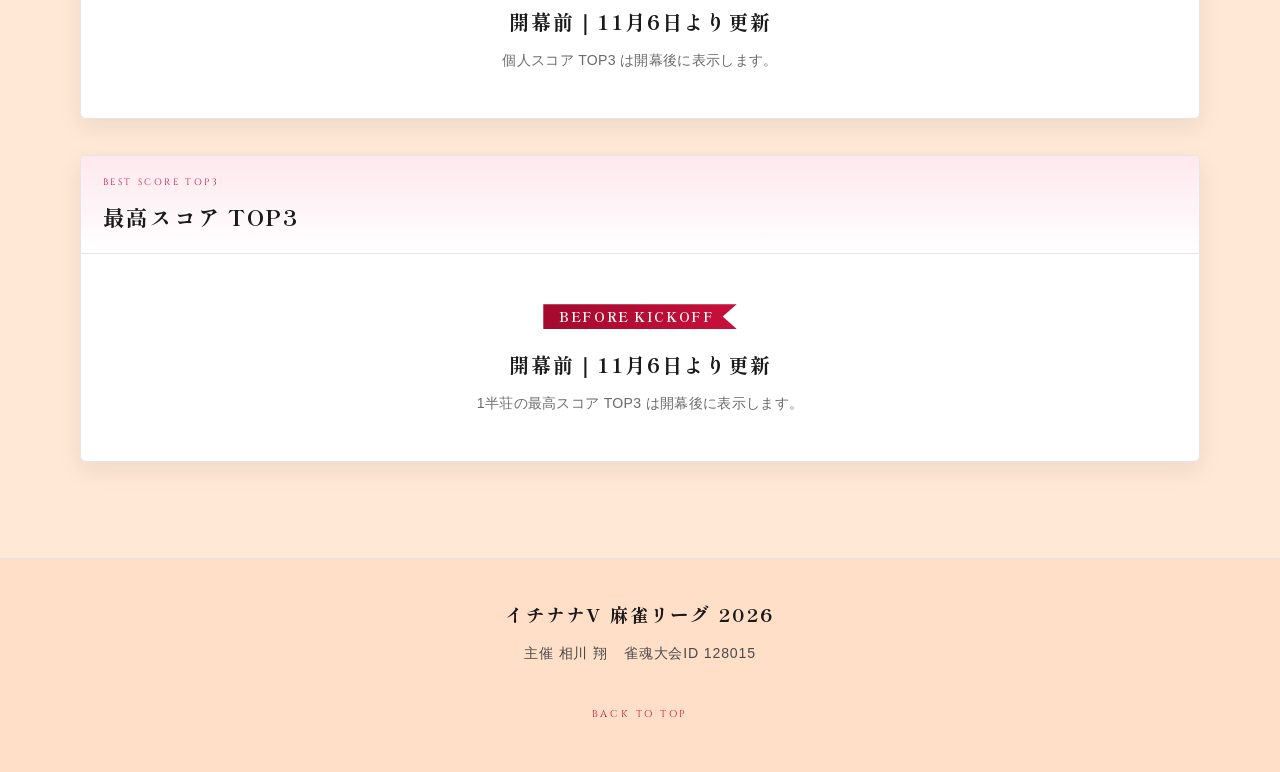
==== commit 31a1c155: "視聴者へのお願いを赤字に" ====
--- a/index.html
+++ b/index.html
@@ -118,7 +118,7 @@
             <p>本リーグは私設リーグであり、ガチの競技麻雀というよりも、初心者・中級者の方が集まって麻雀の楽しさや面白さを広げることを目的としております。</p>
             <p>リーダーは17LIVEのVライバー。試合は雀魂アプリ内のリーグ戦の卓で行い、17LIVEで配信しながらチームメイト・リスナーと盛り上げます。</p>
             <p>隔週1日・1日2半荘のペースで全8試合日（計16半荘）。約2ヶ月かけて順位を競う招待制チームリーグです。</p>
-            <p>視聴者の皆さまへ：本リーグは初心者・中級者が集まったリーグのため、参加者への打牌批判や煽り行為はご遠慮いただきますようお願いいたします。温かい応援をよろしくお願いします！</p>
+            <p class="viewer-note">視聴者の皆さまへ：本リーグは初心者・中級者が集まったリーグのため、参加者への打牌批判や煽り行為はご遠慮いただきますようお願いいたします。温かい応援をよろしくお願いします！</p>
           </div>
 
           <div class="about-stack">
--- a/css/styles.css
+++ b/css/styles.css
@@ -1741,3 +1741,5 @@
 
 .rules-note-lead{margin:0 0 .6rem;line-height:1.8}
 .rules-detail-list + .rules-note-lead{margin:.6rem 0 0}
+
+.viewer-note{color:#d32f2f;font-weight:700}
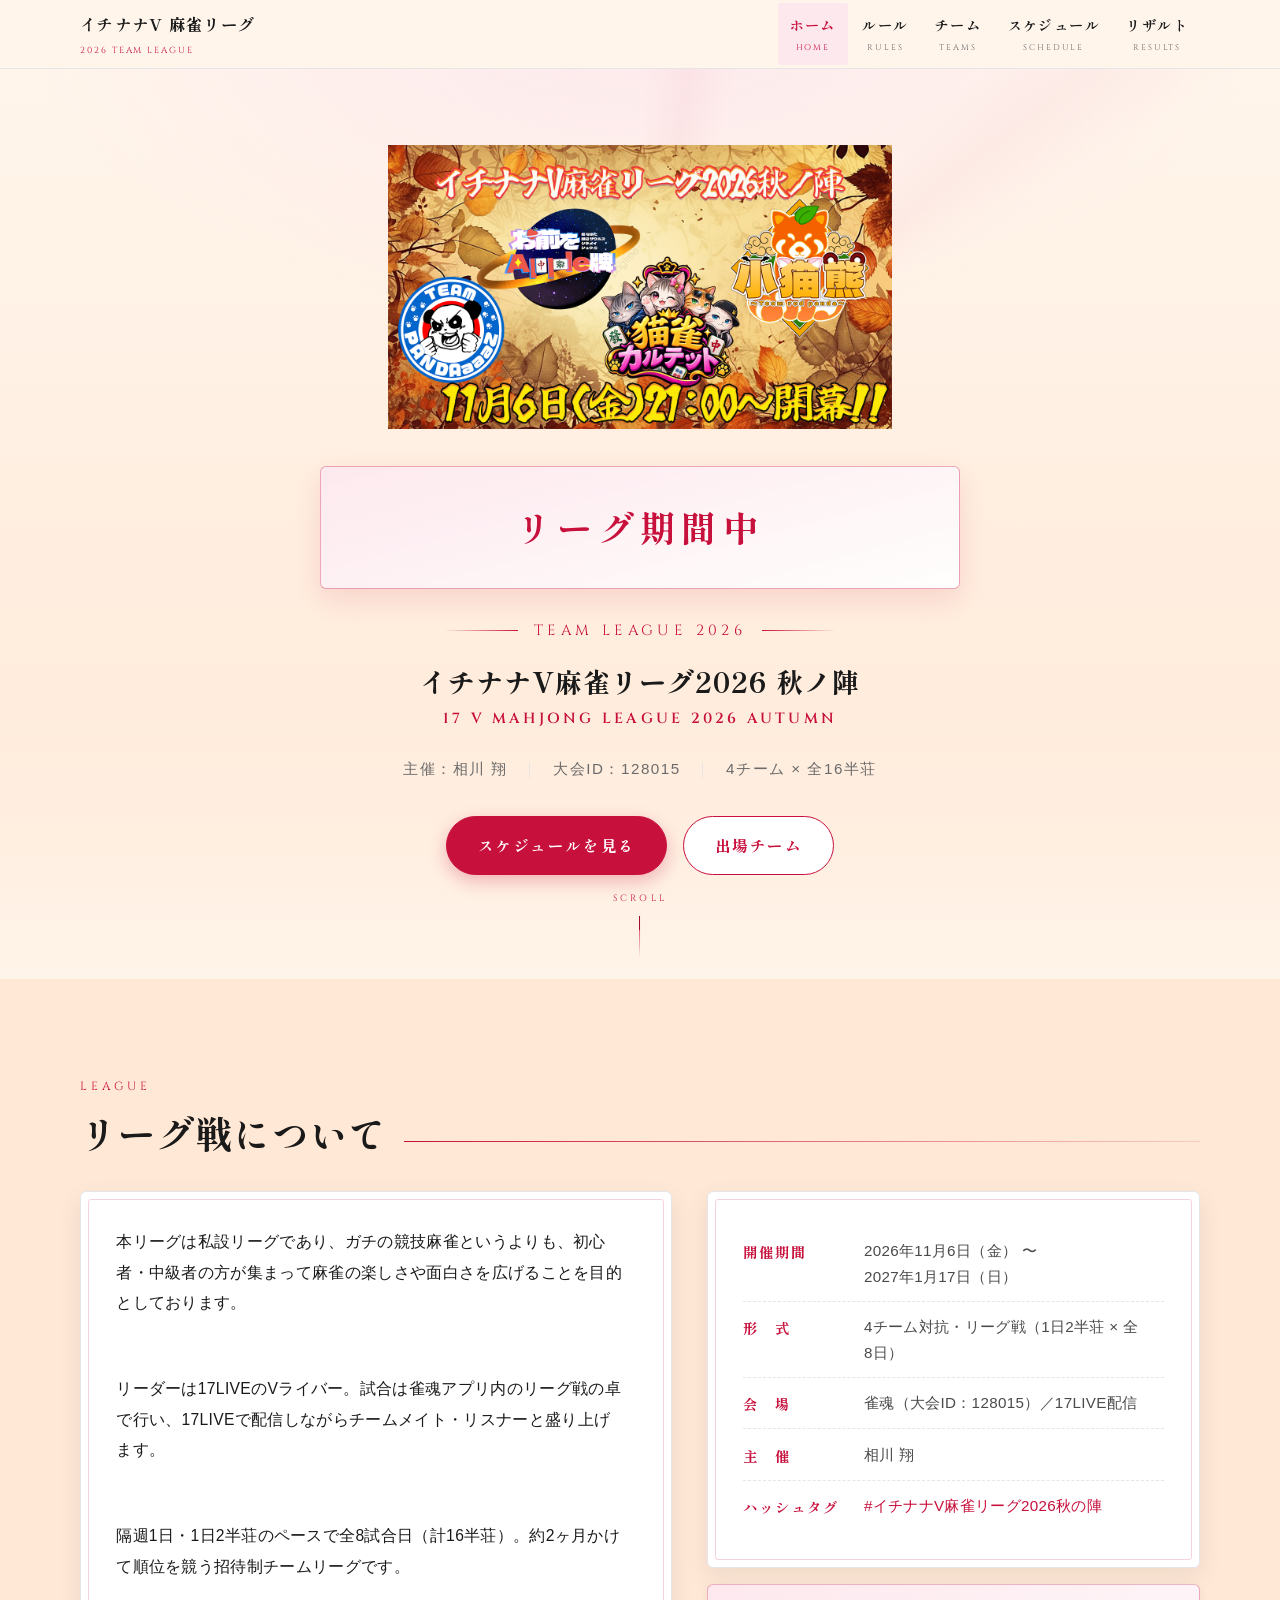
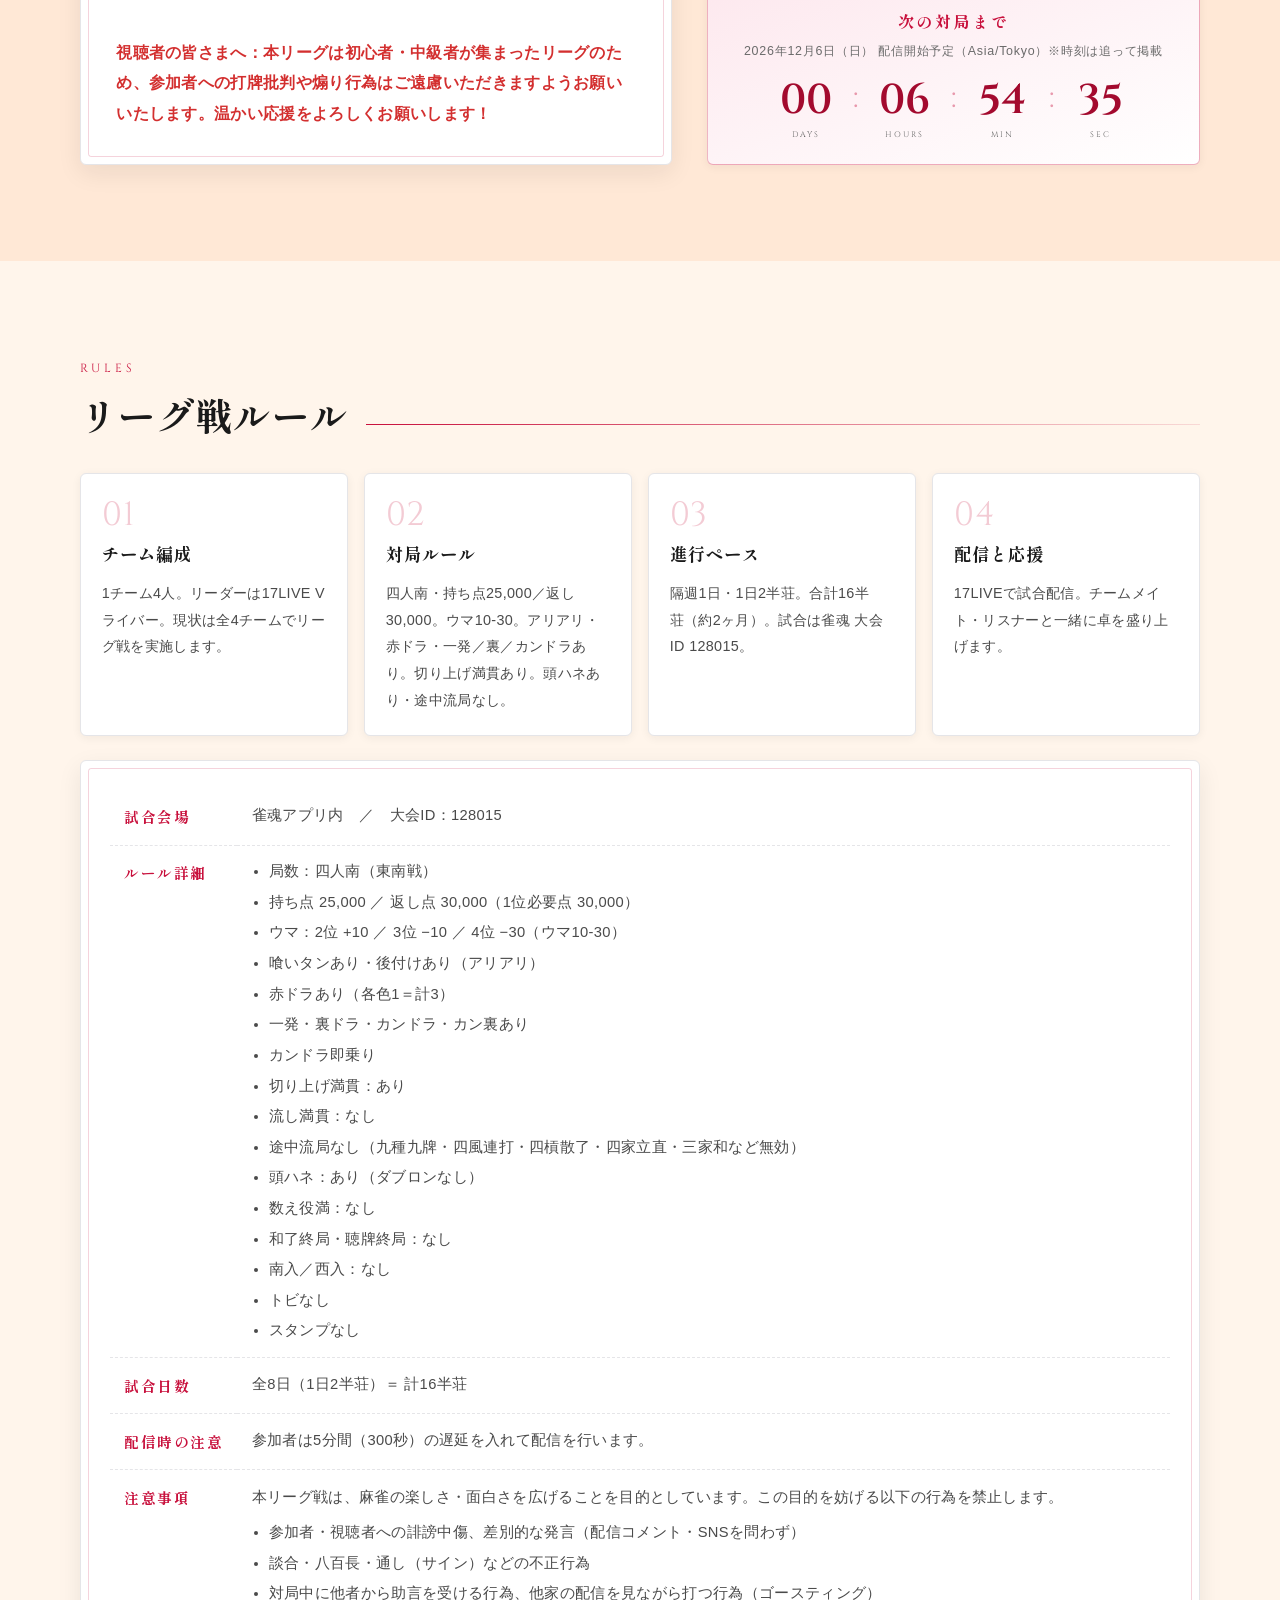
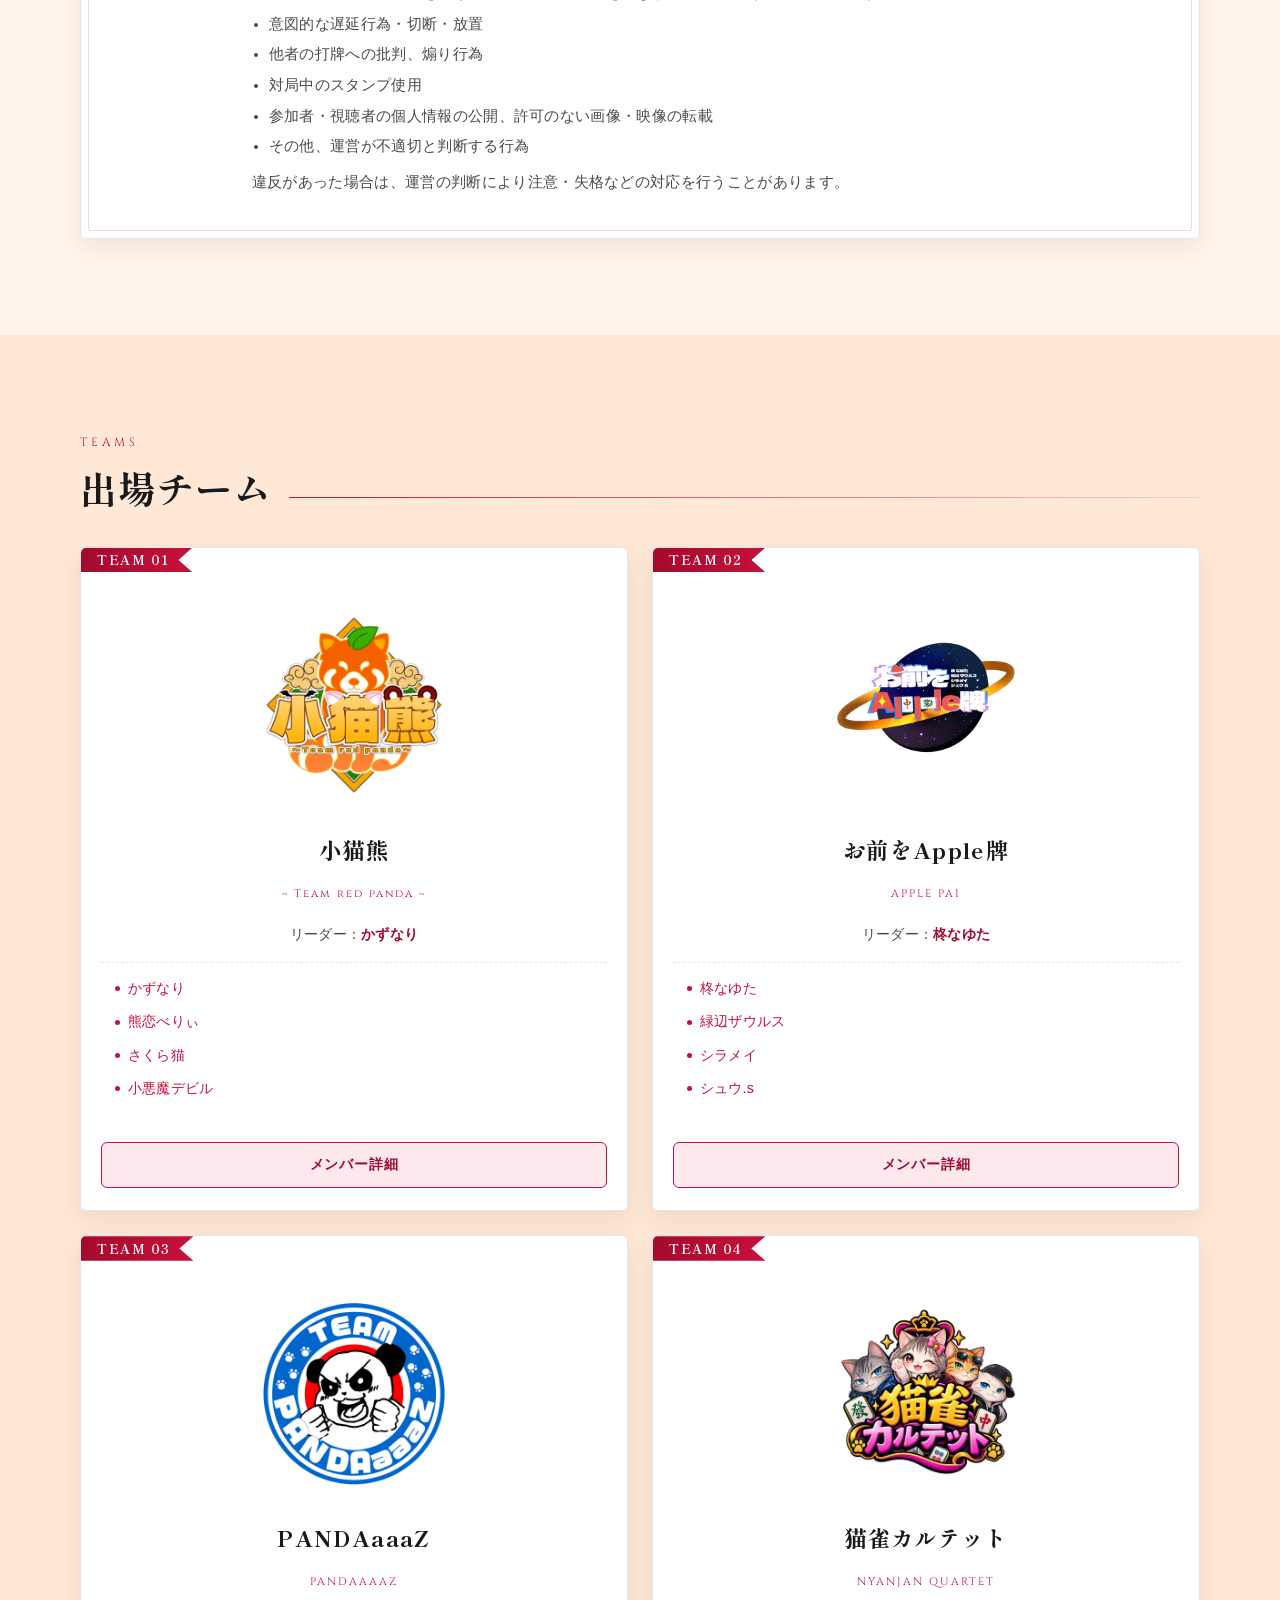
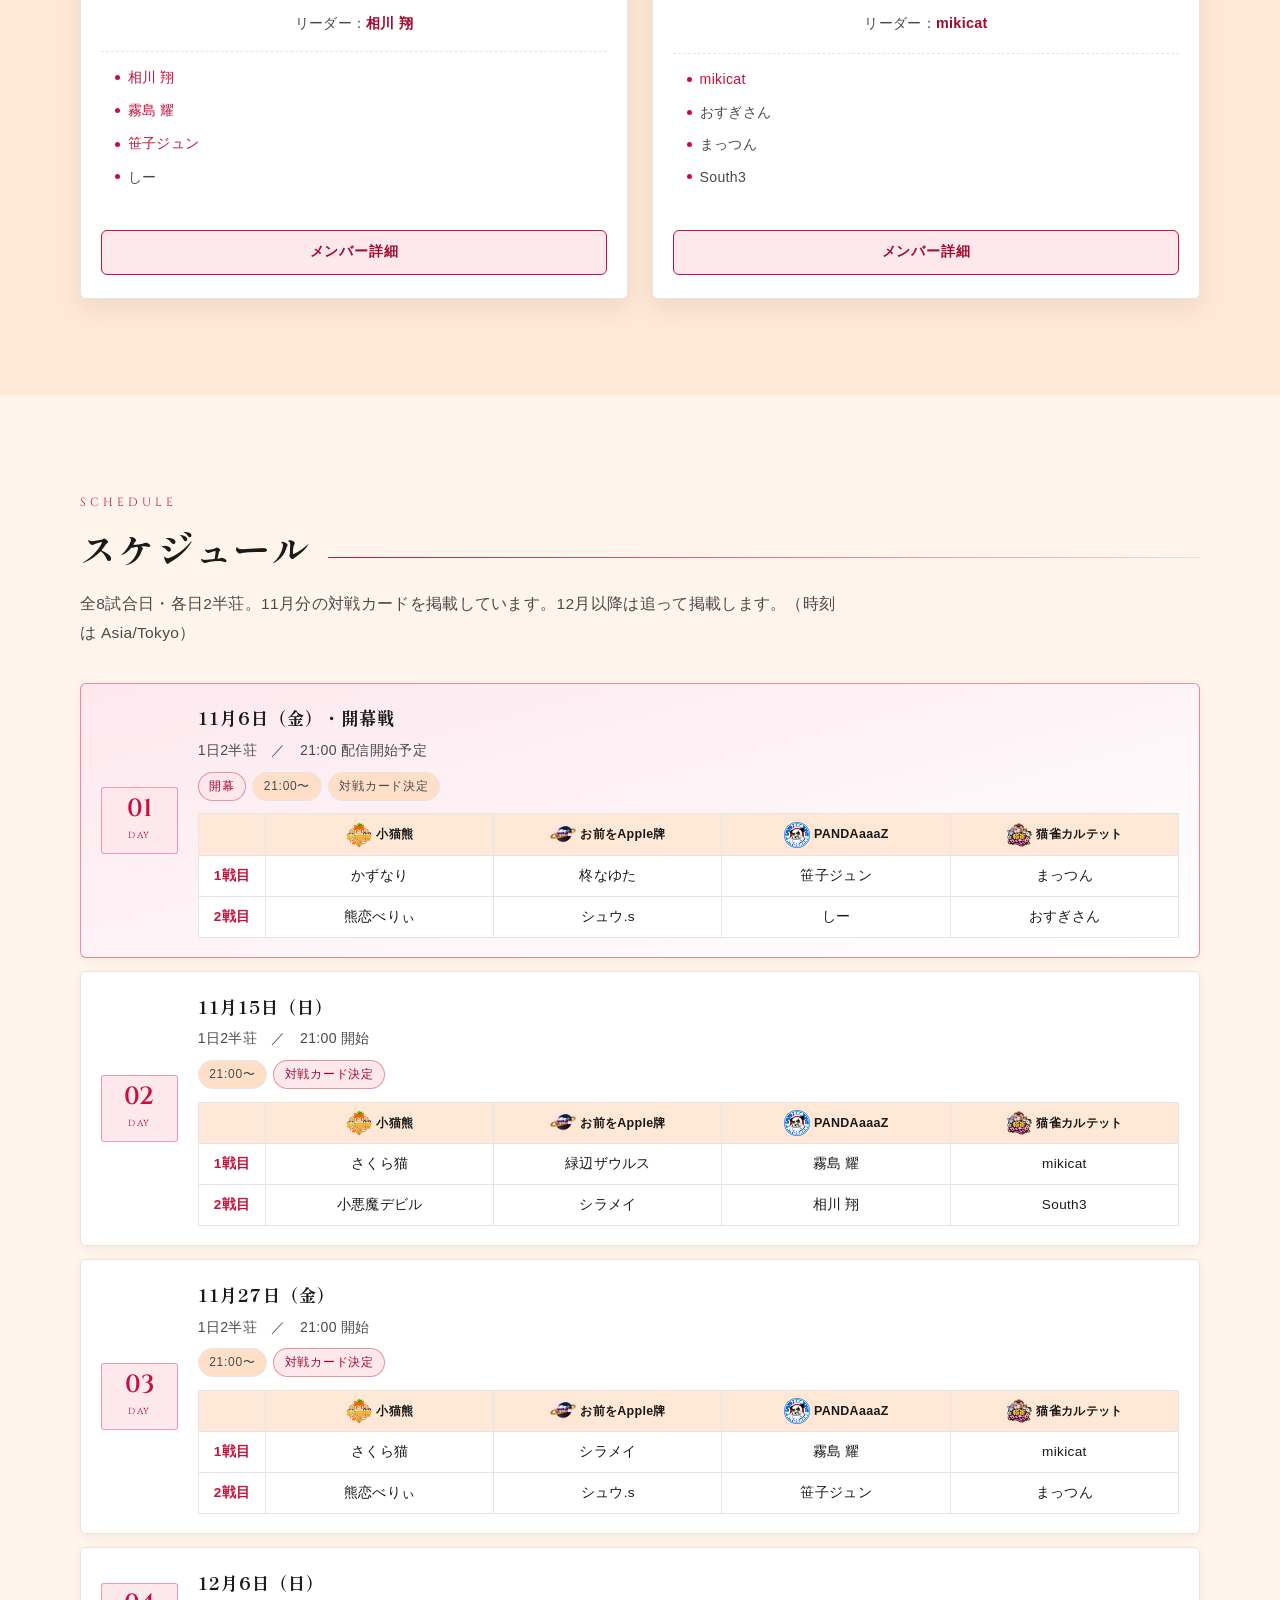
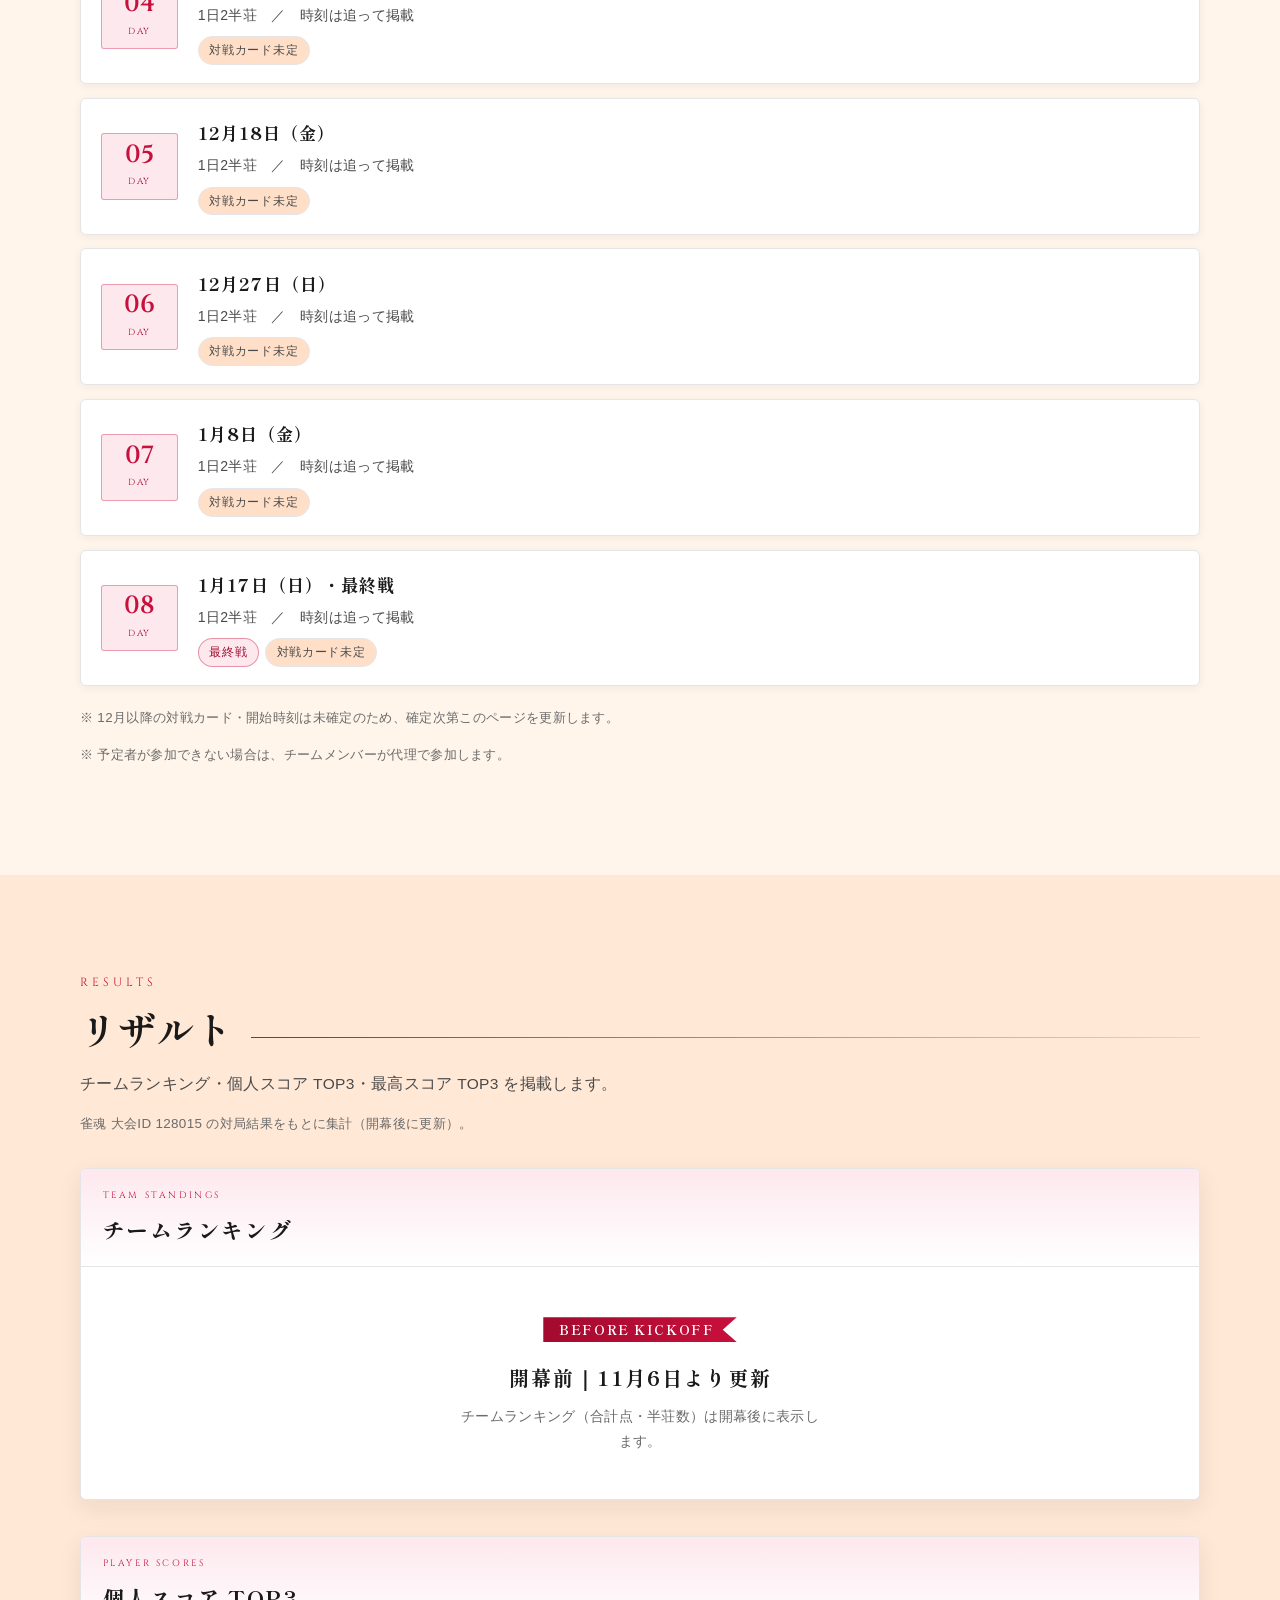
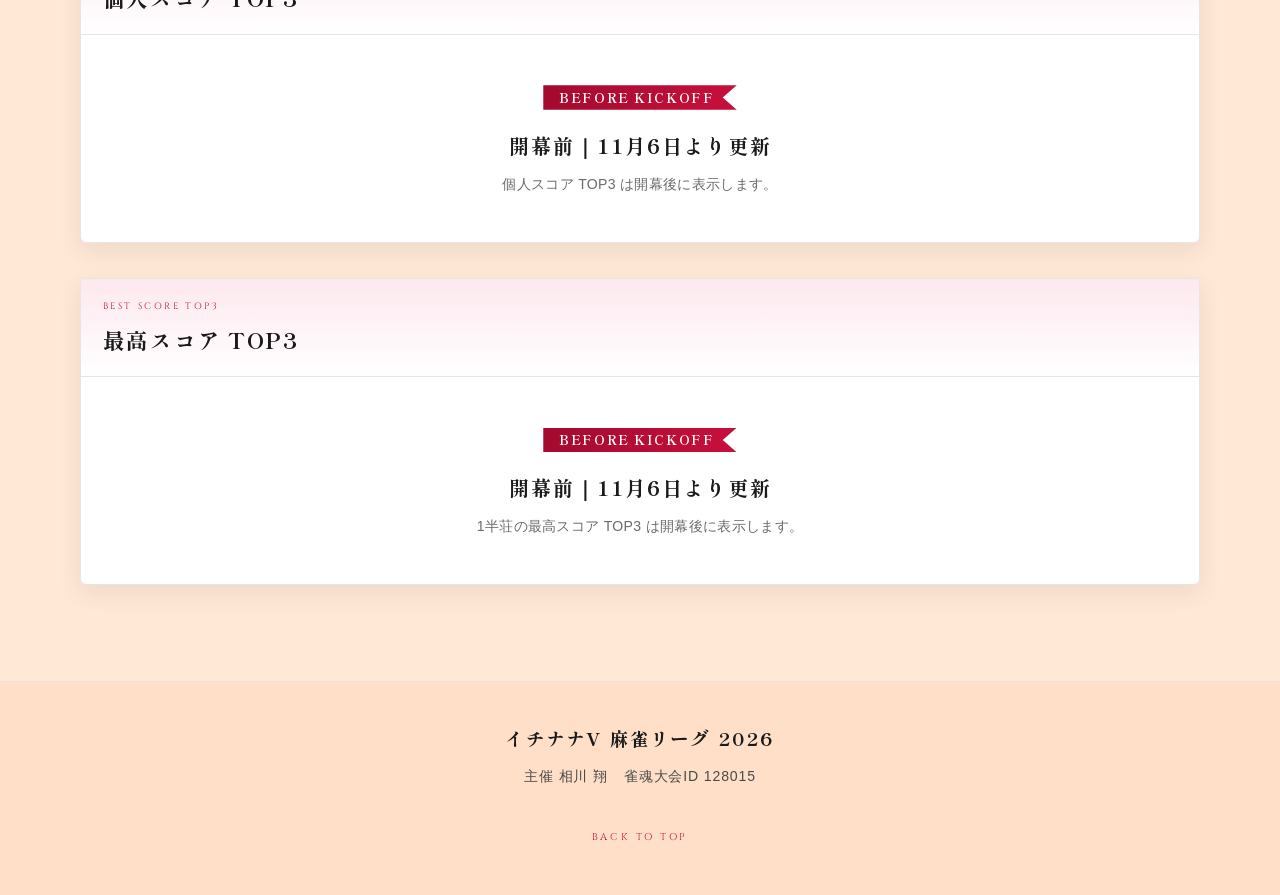
==== commit 0fe62727: "切り上げ満貫をありに変更 ルール詳細と対局ルール要約を切り上げ満貫ありに揃え、矛盾を解消。" ====
--- a/index.html
+++ b/index.html
@@ -184,7 +184,7 @@
           <article class="rule-card">
             <div class="rule-card__num">02</div>
             <h3>対局ルール</h3>
-            <p>四人南・持ち点25,000／返し30,000。ウマ10-30。アリアリ・赤ドラ・一発／裏／カンドラあり。頭ハネあり・途中流局なし。</p>
+            <p>四人南・持ち点25,000／返し30,000。ウマ10-30。アリアリ・赤ドラ・一発／裏／カンドラあり。切り上げ満貫あり。頭ハネあり・途中流局なし。</p>
           </article>
           <article class="rule-card">
             <div class="rule-card__num">03</div>
@@ -216,7 +216,7 @@
                     <li>赤ドラあり（各色1＝計3）</li>
                     <li>一発・裏ドラ・カンドラ・カン裏あり</li>
                     <li>カンドラ即乗り</li>
-                    <li>切り上げ満貫：なし</li>
+                    <li>切り上げ満貫：あり</li>
                     <li>流し満貫：なし</li>
                     <li>途中流局なし（九種九牌・四風連打・四槓散了・四家立直・三家和など無効）</li>
                     <li>頭ハネ：あり（ダブロンなし）</li>
--- a/css/styles.css
+++ b/css/styles.css
@@ -1418,7 +1418,7 @@
 }
 .page-head__lead {
   margin: 0 auto;
-  max-width: 48rem;
+  max-width: 62rem;
   color: var(--c-ink-soft);
   font-size: 0.95rem;
   line-height: 1.85;
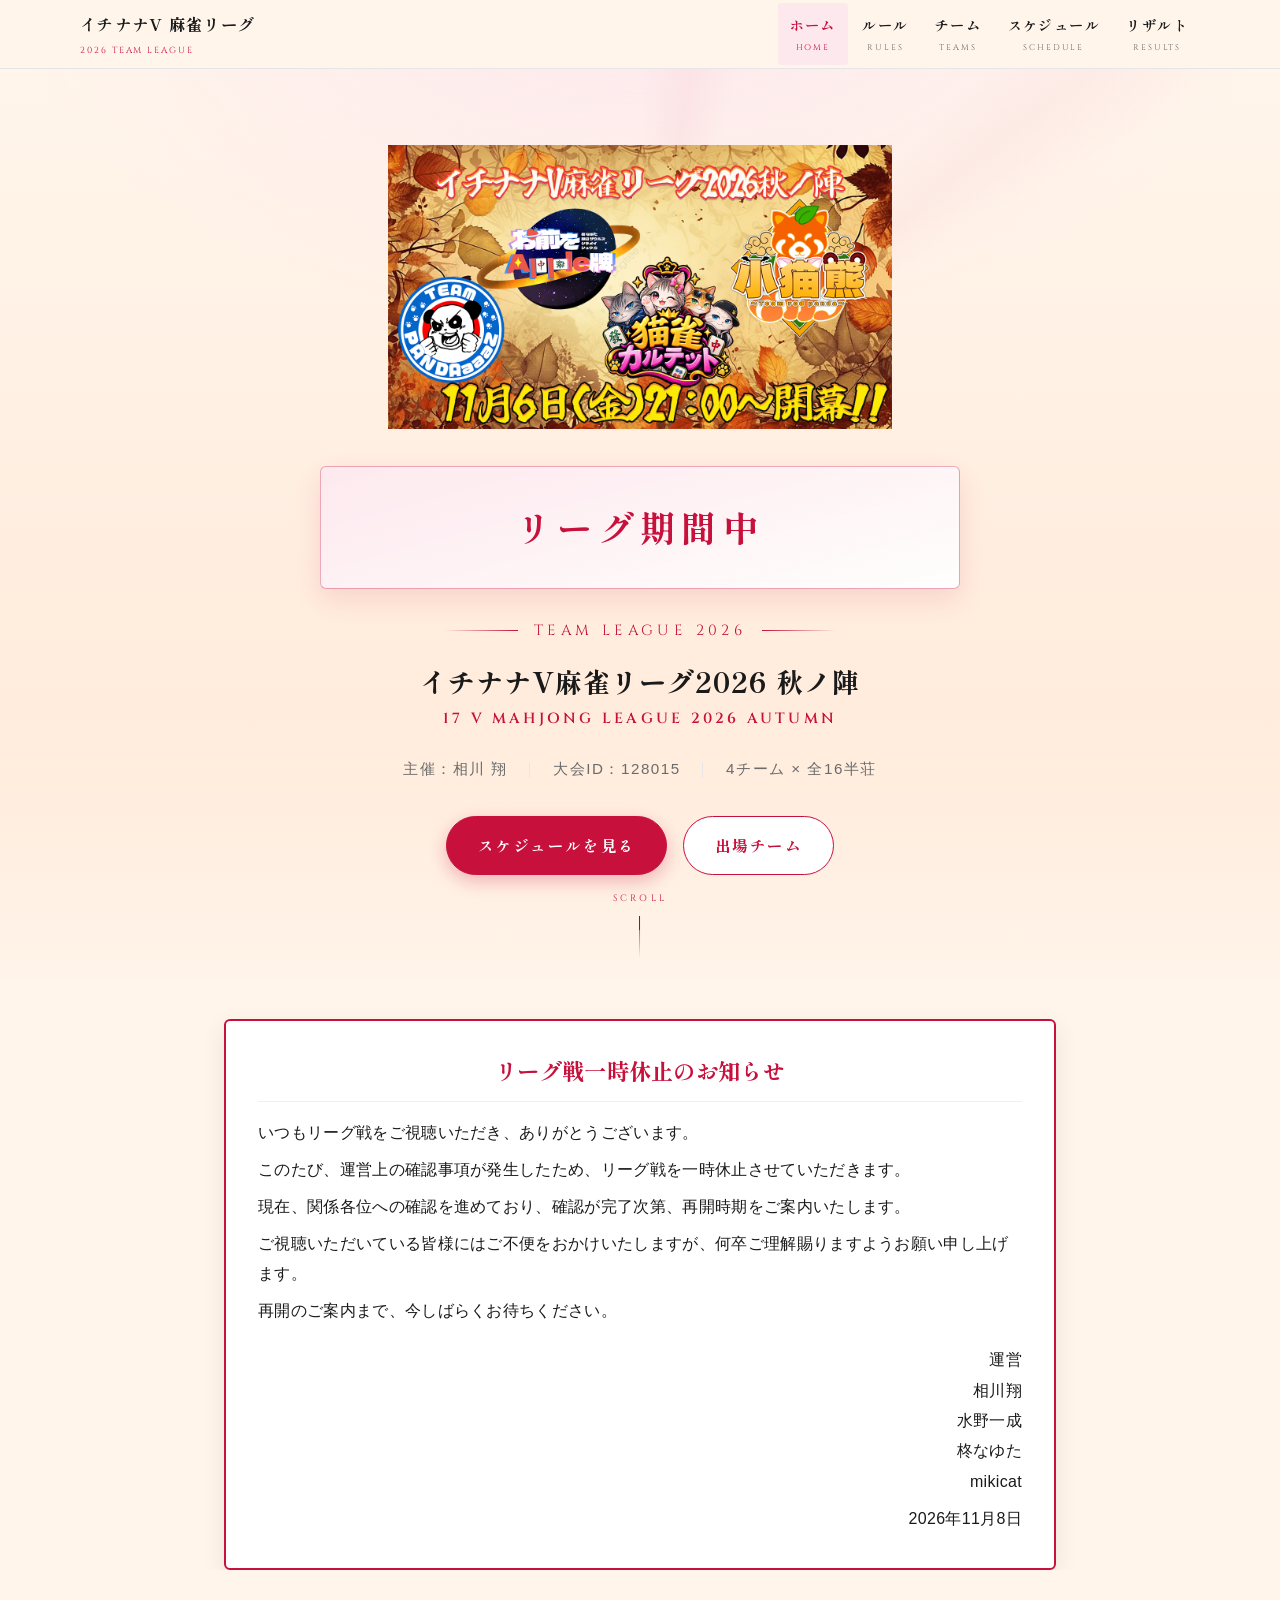
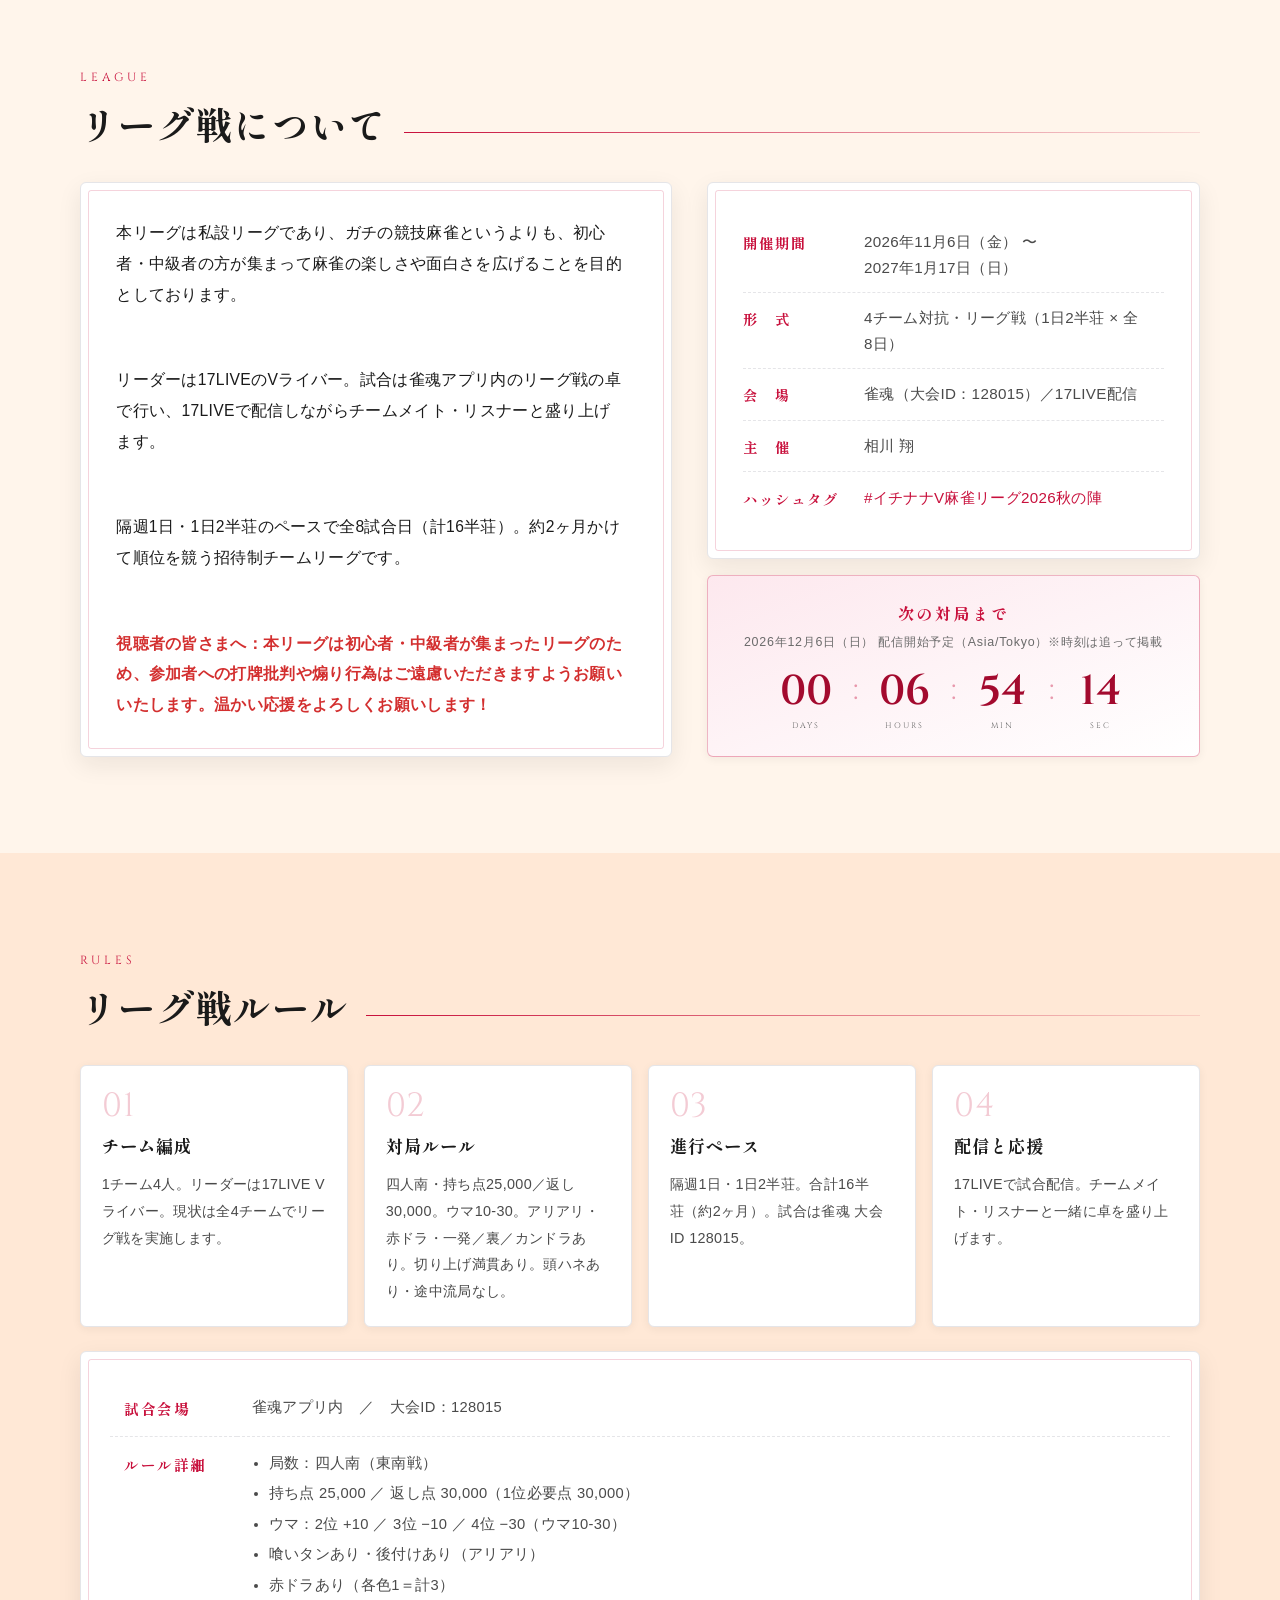
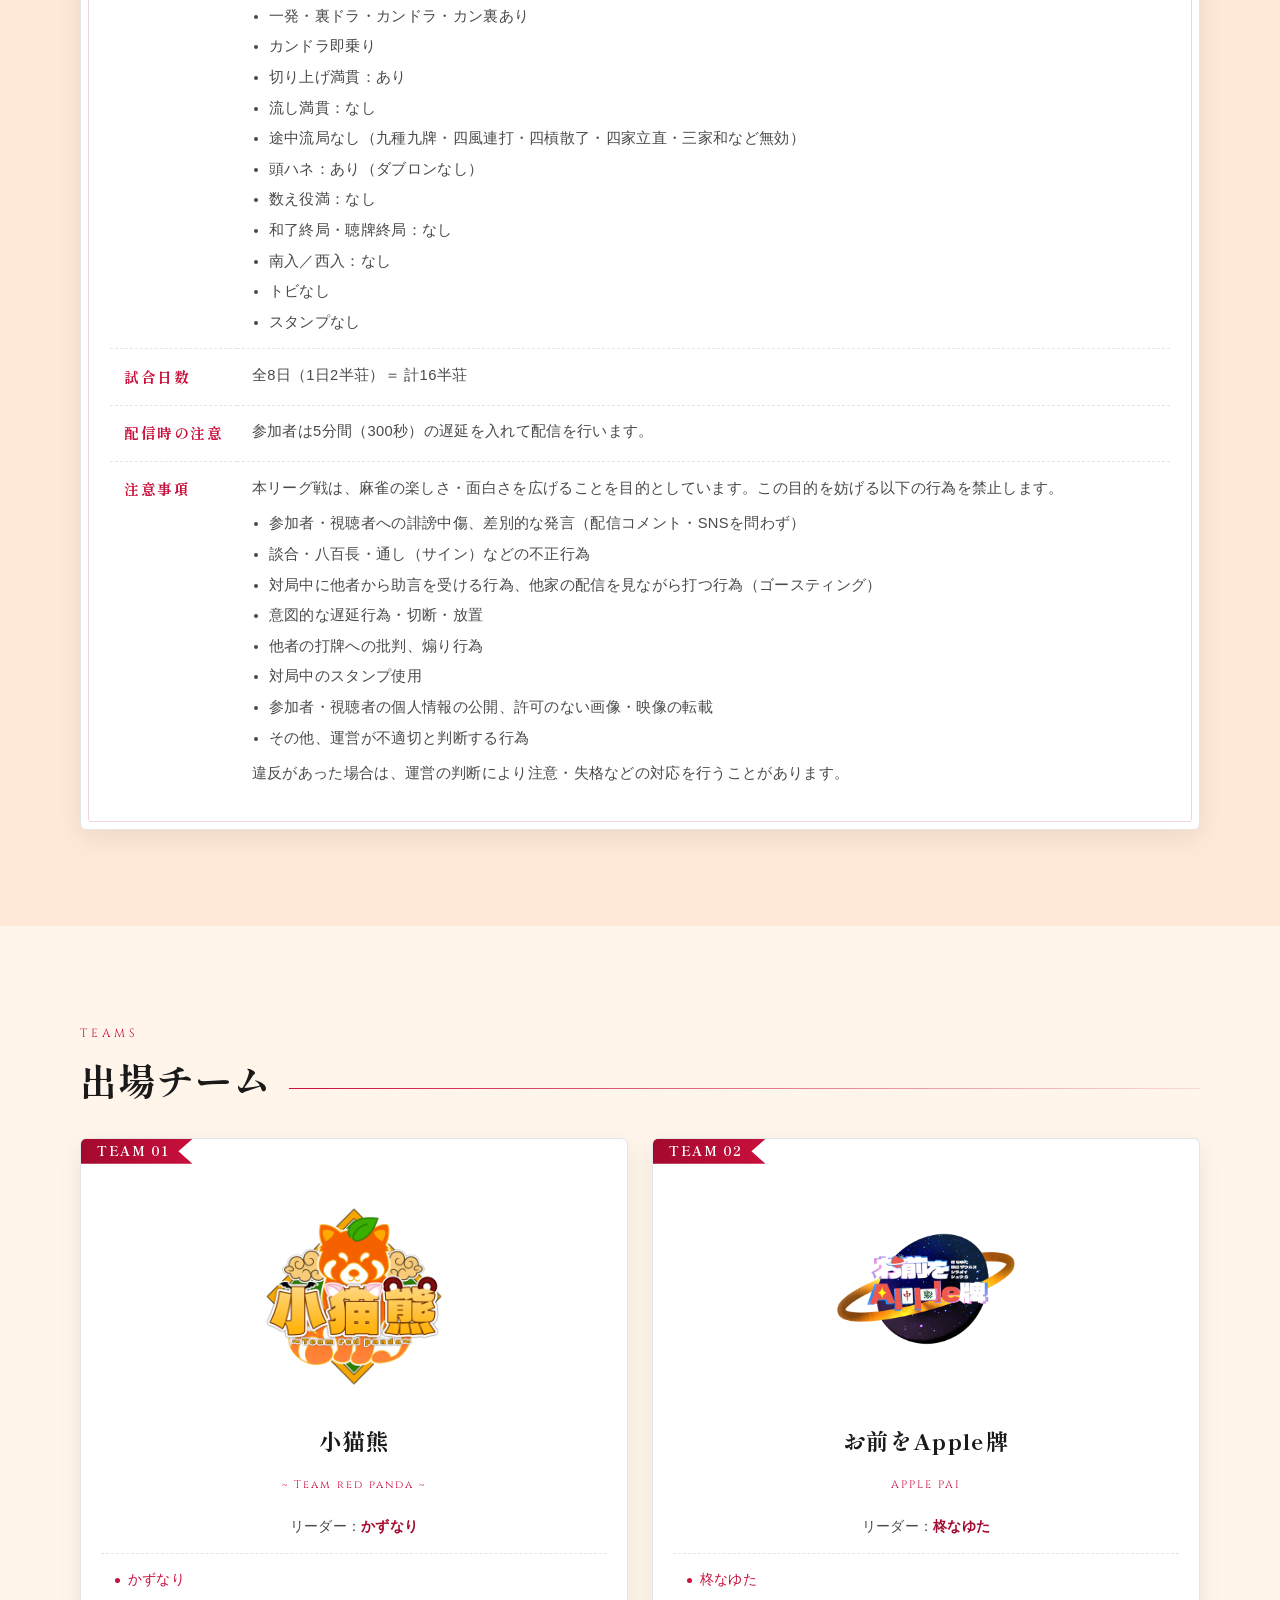
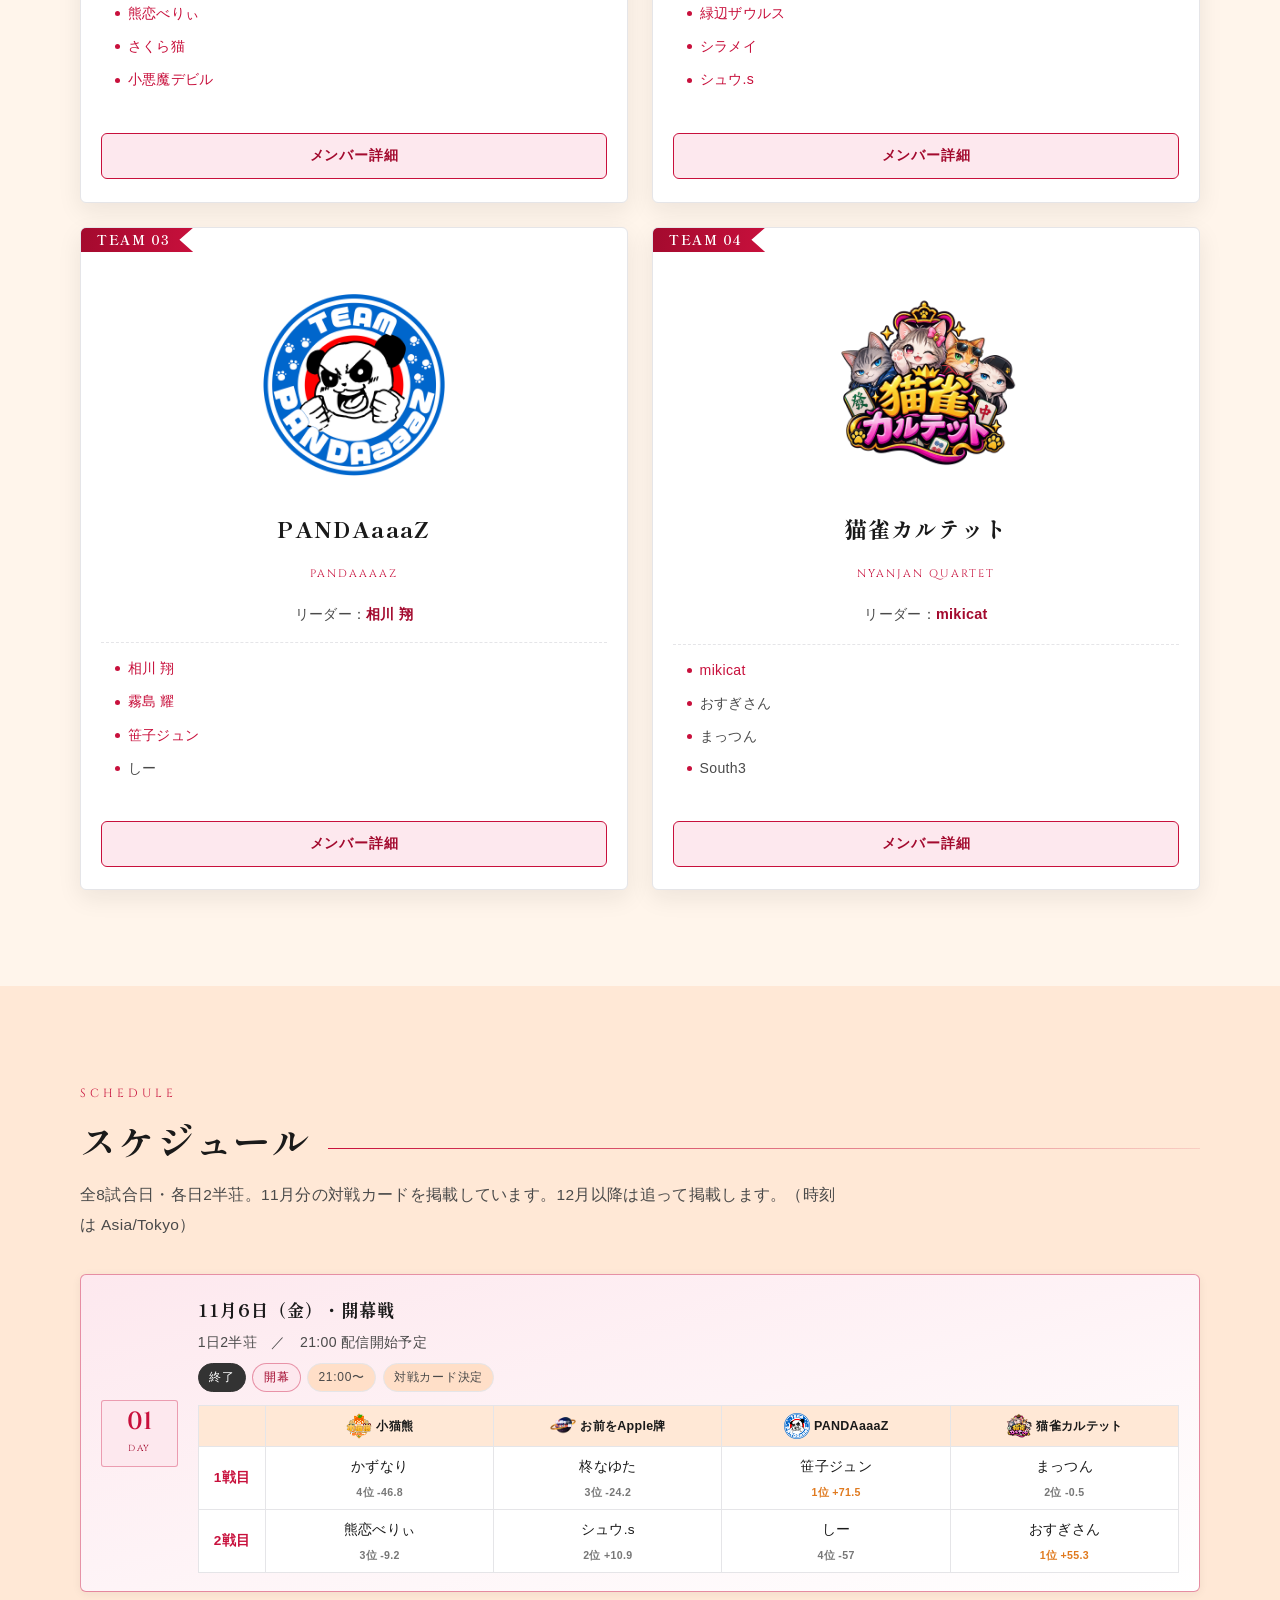
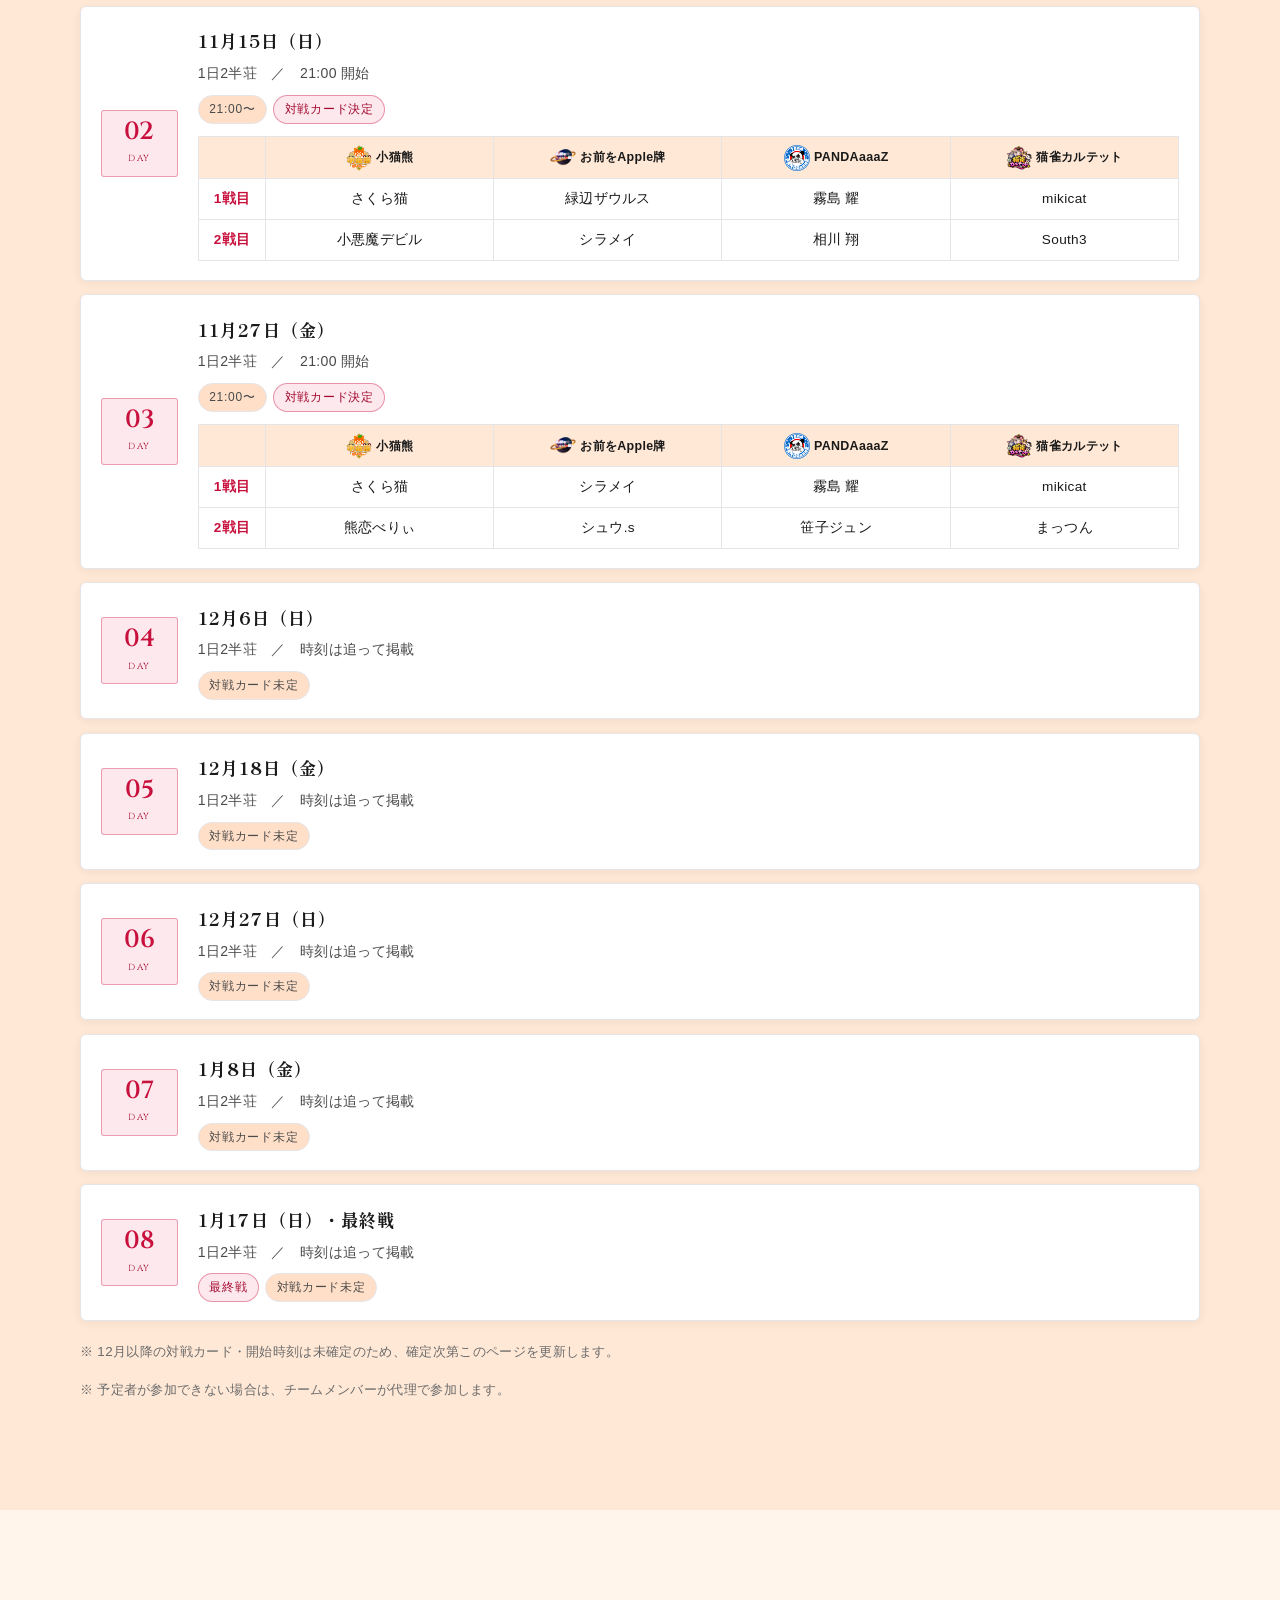
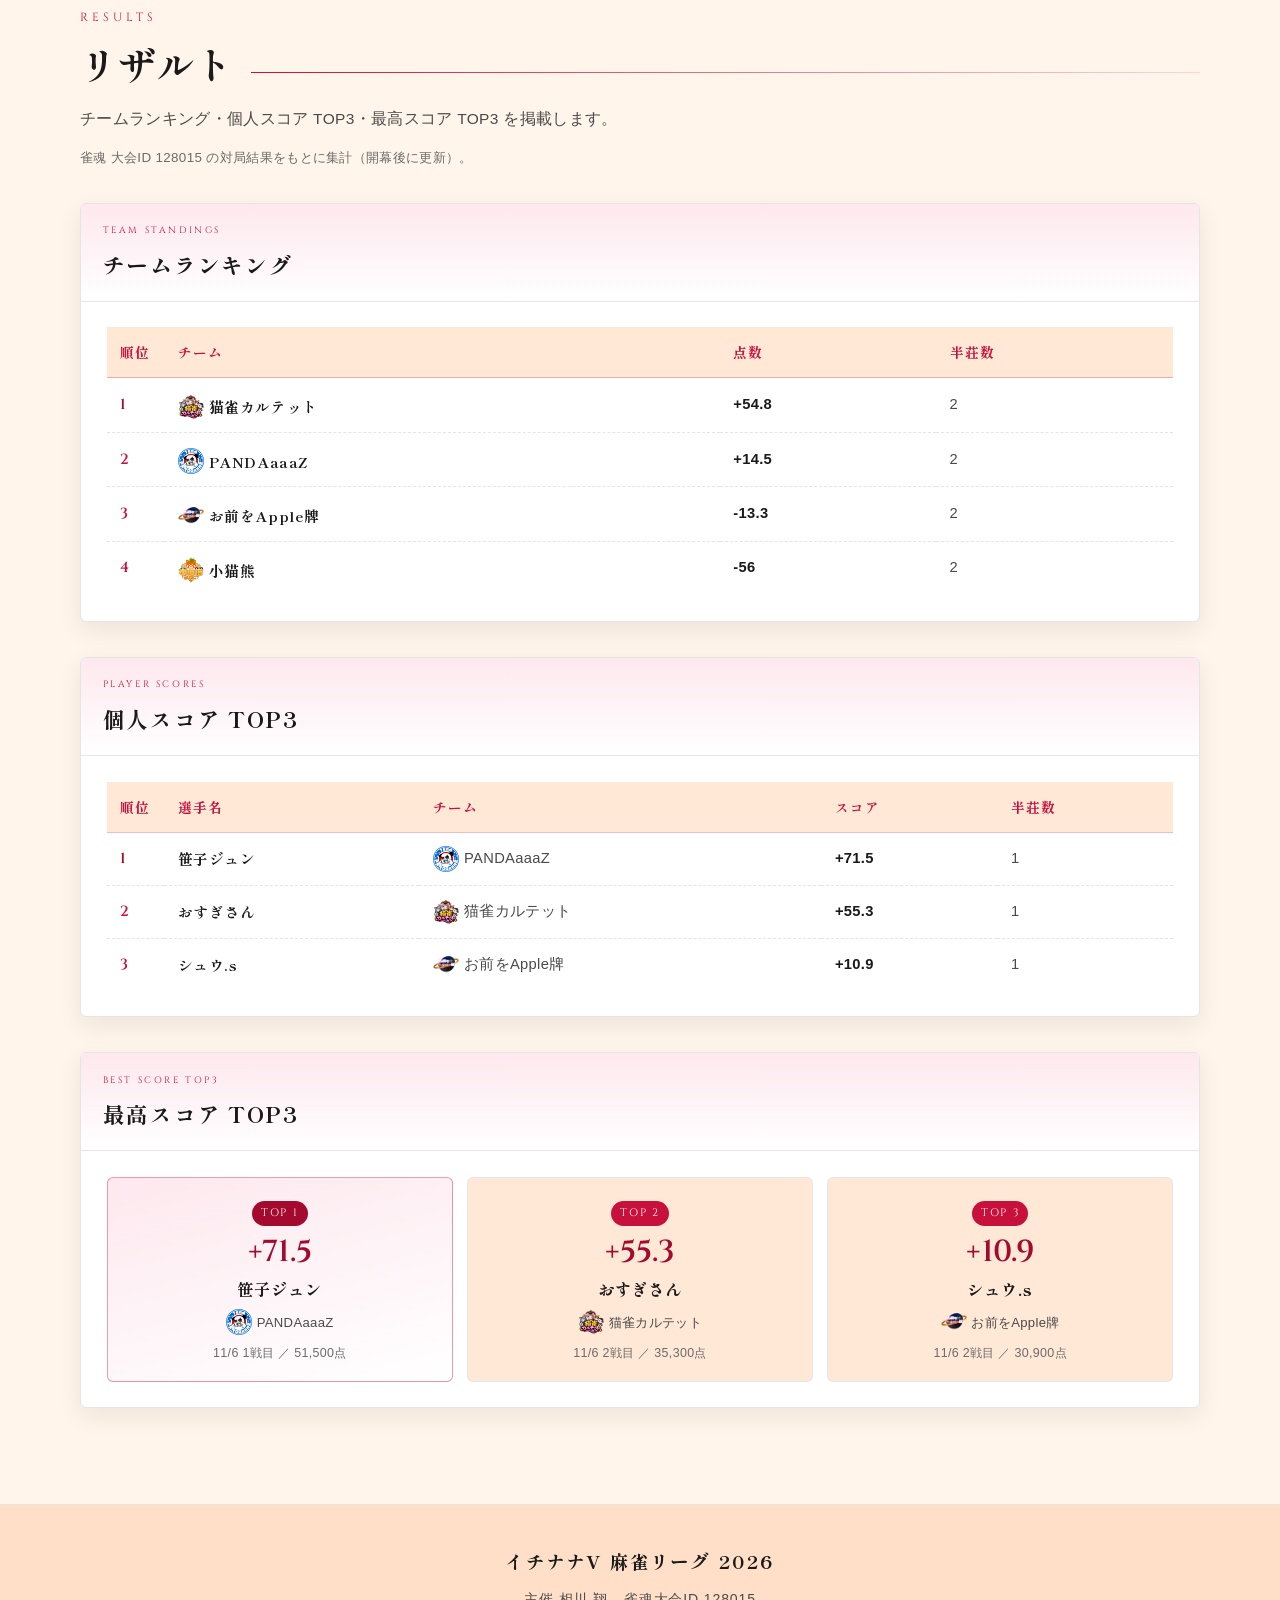
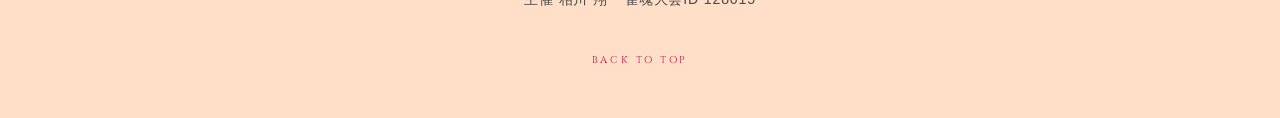
==== commit 81979ce5: "リーグ戦一時休止のお知らせを掲載" ====
--- a/index.html
+++ b/index.html
@@ -100,6 +100,22 @@
       <div class="hero__scroll" aria-hidden="true">
         <span class="hero__scroll-txt">SCROLL</span>
         <span class="hero__scroll-line"></span>
+      </div>
+    </section>
+
+    <!-- NOTICE -->
+    <section class="notice-wrap" id="notice" aria-labelledby="notice-heading">
+      <div class="shell">
+        <article class="notice" role="note">
+          <h2 class="notice__title" id="notice-heading">リーグ戦一時休止のお知らせ</h2>
+          <p>いつもリーグ戦をご視聴いただき、ありがとうございます。</p>
+          <p>このたび、運営上の確認事項が発生したため、リーグ戦を一時休止させていただきます。</p>
+          <p>現在、関係各位への確認を進めており、確認が完了次第、再開時期をご案内いたします。</p>
+          <p>ご視聴いただいている皆様にはご不便をおかけいたしますが、何卒ご理解賜りますようお願い申し上げます。</p>
+          <p>再開のご案内まで、今しばらくお待ちください。</p>
+          <p class="notice__sign">運営<br>相川翔<br>水野一成<br>柊なゆた<br>mikicat</p>
+          <p class="notice__date"><time datetime="2026-11-08">2026年11月8日</time></p>
+        </article>
       </div>
     </section>
 
--- a/css/styles.css
+++ b/css/styles.css
@@ -1743,3 +1743,12 @@
 .rules-detail-list + .rules-note-lead{margin:.6rem 0 0}
 
 .viewer-note{color:#d32f2f;font-weight:700}
+
+/* —— Notice —— */
+.notice-wrap{padding:2.5rem 0 0}
+.notice{background:#fff;border:2px solid var(--c-accent);border-radius:var(--radius);box-shadow:var(--shadow-card);padding:1.75rem 2rem;max-width:52rem;margin:0 auto;line-height:1.9;overflow-wrap:anywhere;word-break:normal;line-break:strict}
+.notice__title{font-family:var(--font-mincho);color:var(--c-accent);font-size:1.4rem;text-align:center;margin:0 0 1rem;padding-bottom:.6rem;border-bottom:1px solid var(--c-accent-soft)}
+.notice p{margin:0 0 .4rem}
+.notice__sign{margin-top:1.2rem!important;text-align:right}
+.notice__date{text-align:right}
+@media (max-width:600px){.notice{padding:1.25rem 1rem}.notice__title{font-size:1.15rem}}
